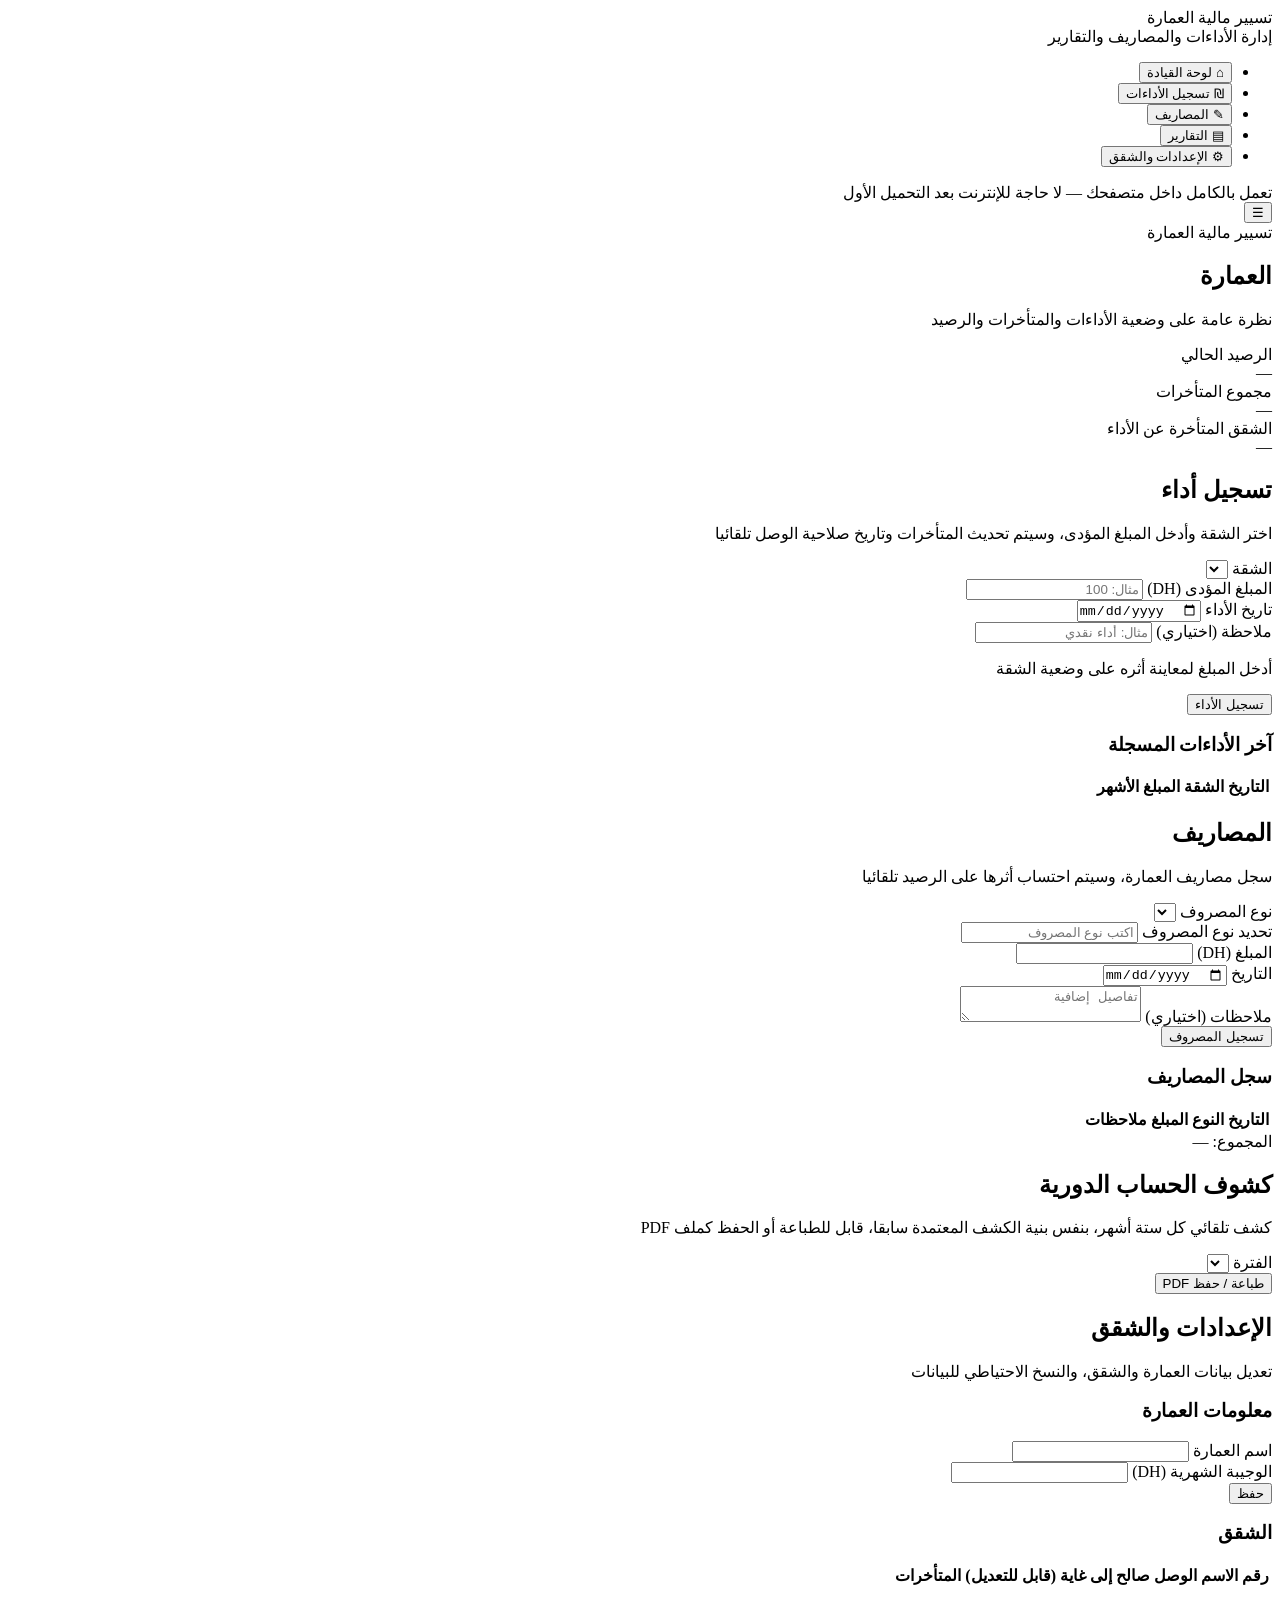
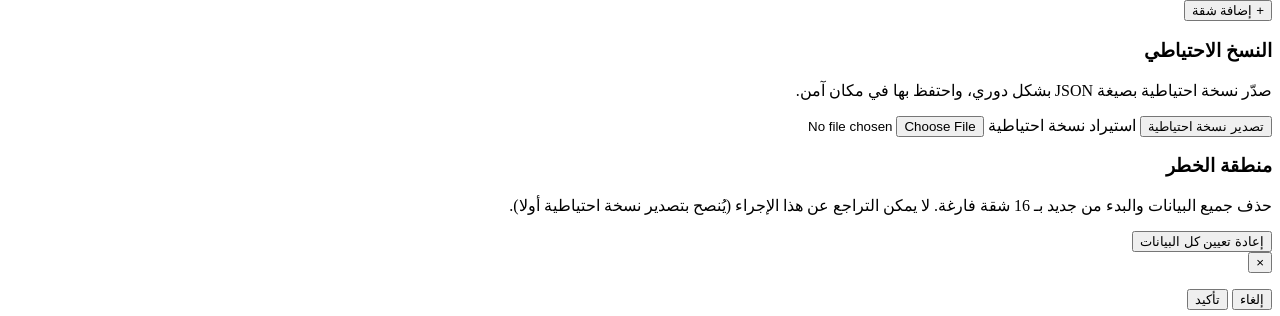
==== index.html @ 74005f99 "Add files via upload" ====
<!DOCTYPE html>
<html lang="ar" dir="rtl">
<head>
<meta charset="UTF-8">
<meta name="viewport" content="width=device-width, initial-scale=1.0">
<title>تسيير مالية العمارة</title>
<link rel="stylesheet" href="css/style.css">
</head>
<body>

<div class="app-shell">

  <!-- Sidebar -->
  <nav class="sidebar" id="sidebar">
    <div class="brand">
      <div class="brand-name">تسيير مالية العمارة</div>
      <div class="brand-tag">إدارة الأداءات والمصاريف والتقارير</div>
    </div>
    <div class="zellige-strip"></div>
    <ul class="nav-list">
      <li><button class="nav-btn active" data-nav="dashboard"><span class="nav-icon">⌂</span> لوحة القيادة</button></li>
      <li><button class="nav-btn" data-nav="payments"><span class="nav-icon">₪</span> تسجيل الأداءات</button></li>
      <li><button class="nav-btn" data-nav="expenses"><span class="nav-icon">✎</span> المصاريف</button></li>
      <li><button class="nav-btn" data-nav="reports"><span class="nav-icon">▤</span> التقارير</button></li>
      <li><button class="nav-btn" data-nav="settings"><span class="nav-icon">⚙</span> الإعدادات والشقق</button></li>
    </ul>
    <div class="sidebar-footer">تعمل بالكامل داخل متصفحك — لا حاجة للإنترنت بعد التحميل الأول</div>
  </nav>
  <div class="sidebar-overlay" id="sidebarOverlay"></div>

  <div class="app-main" id="appMain">
    <div class="topbar">
      <button class="menu-toggle" id="menuToggle">☰</button>
      <div class="topbar-title">تسيير مالية العمارة</div>
    </div>

    <!-- ===================== DASHBOARD ===================== -->
    <section class="view active" id="view-dashboard">
      <div class="view-header">
        <h2 id="dashBuildingName">العمارة</h2>
        <p>نظرة عامة على وضعية الأداءات والمتأخرات والرصيد</p>
      </div>

      <div class="kpi-row">
        <div class="kpi-card">
          <div class="kpi-label">الرصيد الحالي</div>
          <div class="kpi-value" id="kpiBalance">—</div>
        </div>
        <div class="kpi-card warn">
          <div class="kpi-label">مجموع المتأخرات</div>
          <div class="kpi-value" id="kpiDebt">—</div>
        </div>
        <div class="kpi-card">
          <div class="kpi-label">الشقق المتأخرة عن الأداء</div>
          <div class="kpi-value" id="kpiLate">—</div>
        </div>
      </div>

      <div class="apartment-grid" id="apartmentGrid"></div>
    </section>

    <!-- ===================== PAYMENTS ===================== -->
    <section class="view" id="view-payments">
      <div class="view-header">
        <h2>تسجيل أداء</h2>
        <p>اختر الشقة وأدخل المبلغ المؤدى، وسيتم تحديث المتأخرات وتاريخ صلاحية الوصل تلقائيا</p>
      </div>

      <div class="form-card">
        <form id="paymentForm">
          <div class="form-grid">
            <div class="form-field">
              <label for="paySelectApt">الشقة</label>
              <select id="paySelectApt"></select>
            </div>
            <div class="form-field">
              <label for="payAmount">المبلغ المؤدى (DH)</label>
              <input type="number" id="payAmount" min="1" step="0.01" placeholder="مثال: 100" required>
            </div>
            <div class="form-field">
              <label for="payDate">تاريخ الأداء</label>
              <input type="date" id="payDate" required>
            </div>
            <div class="form-field">
              <label for="payNote">ملاحظة (اختياري)</label>
              <input type="text" id="payNote" placeholder="مثال: أداء نقدي">
            </div>
          </div>

          <div class="preview-box" id="payPreview">
            <p class="hint">أدخل المبلغ لمعاينة أثره على وضعية الشقة</p>
          </div>

          <button type="submit" class="btn btn-primary">تسجيل الأداء</button>
        </form>
      </div>

      <div class="receipt-prompt hidden" id="receiptPrompt"></div>

      <div class="section-card">
        <h3>آخر الأداءات المسجلة</h3>
        <div class="table-wrap">
          <table class="data-table">
            <thead><tr><th>التاريخ</th><th>الشقة</th><th>المبلغ</th><th>الأشهر</th><th></th></tr></thead>
            <tbody id="recentPaymentsBody"></tbody>
          </table>
        </div>
      </div>
    </section>

    <!-- ===================== EXPENSES ===================== -->
    <section class="view" id="view-expenses">
      <div class="view-header">
        <h2>المصاريف</h2>
        <p>سجل مصاريف العمارة، وسيتم احتساب أثرها على الرصيد تلقائيا</p>
      </div>

      <div class="form-card">
        <form id="expenseForm">
          <div class="form-grid">
            <div class="form-field">
              <label for="expCategory">نوع المصروف</label>
              <select id="expCategory"></select>
            </div>
            <div class="form-field hidden" id="expOtherWrap">
              <label for="expOther">تحديد نوع المصروف</label>
              <input type="text" id="expOther" placeholder="اكتب نوع المصروف">
            </div>
            <div class="form-field">
              <label for="expAmount">المبلغ (DH)</label>
              <input type="number" id="expAmount" min="1" step="0.01" required>
            </div>
            <div class="form-field">
              <label for="expDate">التاريخ</label>
              <input type="date" id="expDate" required>
            </div>
            <div class="form-field full">
              <label for="expNotes">ملاحظات (اختياري)</label>
              <textarea id="expNotes" rows="2" placeholder="تفاصيل إضافية"></textarea>
            </div>
          </div>
          <button type="submit" class="btn btn-primary">تسجيل المصروف</button>
        </form>
      </div>

      <div class="section-card">
        <h3>سجل المصاريف</h3>
        <div class="table-wrap">
          <table class="data-table">
            <thead><tr><th>التاريخ</th><th>النوع</th><th>المبلغ</th><th>ملاحظات</th><th></th></tr></thead>
            <tbody id="expensesBody"></tbody>
          </table>
        </div>
        <div class="footer-total">المجموع: <span id="expensesTotal">—</span></div>
      </div>
    </section>

    <!-- ===================== REPORTS ===================== -->
    <section class="view" id="view-reports">
      <div class="view-header">
        <h2>كشوف الحساب الدورية</h2>
        <p>كشف تلقائي كل ستة أشهر، بنفس بنية الكشف المعتمدة سابقا، قابل للطباعة أو الحفظ كملف PDF</p>
      </div>

      <div class="report-controls">
        <div class="form-field">
          <label for="reportPeriod">الفترة</label>
          <select id="reportPeriod"></select>
        </div>
        <button class="btn btn-primary" id="reportPrint">طباعة / حفظ PDF</button>
      </div>

      <div class="report-preview-frame">
        <div id="reportPreviewArea"></div>
      </div>
    </section>

    <!-- ===================== SETTINGS ===================== -->
    <section class="view" id="view-settings">
      <div class="view-header">
        <h2>الإعدادات والشقق</h2>
        <p>تعديل بيانات العمارة والشقق، والنسخ الاحتياطي للبيانات</p>
      </div>

      <div class="settings-grid">
        <div class="section-card">
          <h3>معلومات العمارة</h3>
          <form id="buildingInfoForm">
            <div class="form-grid">
              <div class="form-field">
                <label for="setBuildingName">اسم العمارة</label>
                <input type="text" id="setBuildingName" required>
              </div>
              <div class="form-field">
                <label for="setMonthlyFee">الوجيبة الشهرية (DH)</label>
                <input type="number" id="setMonthlyFee" min="1" required>
              </div>
            </div>
            <button type="submit" class="btn btn-primary">حفظ</button>
          </form>
        </div>

        <div class="section-card">
          <h3>الشقق</h3>
          <div class="table-wrap">
            <table class="data-table">
              <thead><tr><th>رقم</th><th>الاسم</th><th>الوصل صالح إلى غاية (قابل للتعديل)</th><th>المتأخرات</th><th></th></tr></thead>
              <tbody id="aptSettingsBody"></tbody>
            </table>
          </div>
          <div style="margin-top:12px;">
            <button class="btn btn-secondary" id="addAptBtn">+ إضافة شقة</button>
          </div>
        </div>

        <div class="section-card">
          <h3>النسخ الاحتياطي</h3>
          <p class="hint">صدّر نسخة احتياطية بصيغة JSON بشكل دوري، واحتفظ بها في مكان آمن.</p>
          <div class="backup-actions">
            <button class="btn btn-secondary" id="exportBtn">تصدير نسخة احتياطية</button>
            <label class="btn btn-secondary file-btn">
              استيراد نسخة احتياطية
              <input type="file" id="importInput" accept="application/json">
            </label>
          </div>
        </div>

        <div class="section-card danger-zone">
          <h3>منطقة الخطر</h3>
          <p class="hint">حذف جميع البيانات والبدء من جديد بـ 16 شقة فارغة. لا يمكن التراجع عن هذا الإجراء (يُنصح بتصدير نسخة احتياطية أولا).</p>
          <button class="btn btn-danger" id="resetBtn">إعادة تعيين كل البيانات</button>
        </div>
      </div>
    </section>

  </div>
</div>

<!-- Apartment detail modal -->
<div class="modal-overlay" id="aptModal">
  <div class="modal-box">
    <button class="modal-close" data-close-modal="aptModal">×</button>
    <div id="aptModalBody"></div>
  </div>
</div>

<!-- Confirm dialog -->
<div class="modal-overlay" id="confirmModal">
  <div class="modal-box small-modal">
    <p id="confirmMessage"></p>
    <div class="modal-btn-row">
      <button class="btn btn-secondary" data-close-modal="confirmModal">إلغاء</button>
      <button class="btn btn-danger" id="confirmYes">تأكيد</button>
    </div>
  </div>
</div>

<div class="toast-host" id="toastHost"></div>

<!-- Hidden print area, filled at print time -->
<div id="printArea"></div>

<script src="js/data.js"></script>
<script src="js/utils.js"></script>
<script src="js/print-templates.js"></script>
<script src="js/app.js"></script>
</body>
</html>
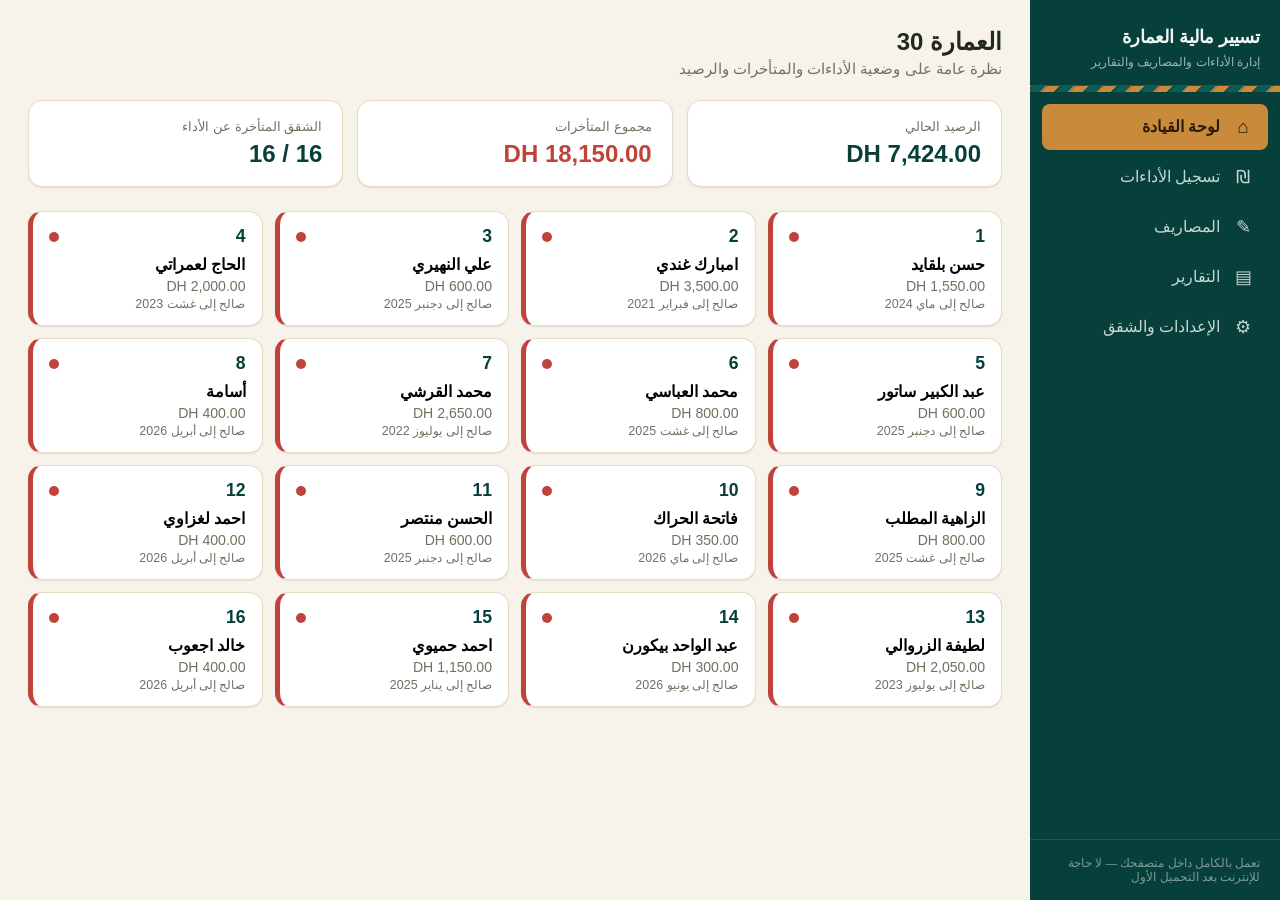
==== commit 7efa32e8: "Add files via upload" ====
--- a/index.html
+++ b/index.html
@@ -4,7 +4,433 @@
 <meta charset="UTF-8">
 <meta name="viewport" content="width=device-width, initial-scale=1.0">
 <title>تسيير مالية العمارة</title>
-<link rel="stylesheet" href="css/style.css">
+<style>
+/* ============================================================
+   style.css — design tokens + layout + components + print
+   ============================================================ */
+
+@import url('https://fonts.googleapis.com/css2?family=Cairo:wght@500;700;800&family=Tajawal:wght@400;500;700&display=swap');
+
+:root {
+  --bg: #F7F3EA;
+  --surface: #FFFFFF;
+  --ink: #21281F;
+  --muted: #756F60;
+  --line: #E4DCC8;
+  --primary: #0B5D57;
+  --primary-dark: #073F3B;
+  --primary-tint: #E4F0EE;
+  --accent: #C98A3B;
+  --accent-tint: #F7ECDA;
+  --status-good: #2F8F5B;
+  --status-good-tint: #E5F4EC;
+  --status-warn: #D98C2B;
+  --status-warn-tint: #FBEEDD;
+  --status-bad: #C0433B;
+  --status-bad-tint: #FBE7E4;
+  --radius-sm: 8px;
+  --radius-md: 14px;
+  --radius-lg: 20px;
+  --shadow-sm: 0 1px 2px rgba(33, 40, 31, 0.06), 0 1px 1px rgba(33,40,31,0.04);
+  --shadow-md: 0 8px 24px rgba(33, 40, 31, 0.10);
+  --sidebar-w: 250px;
+}
+
+* { box-sizing: border-box; }
+
+html, body {
+  margin: 0;
+  padding: 0;
+  background: var(--bg);
+  color: var(--ink);
+  font-family: 'Tajawal', 'Segoe UI', sans-serif;
+  direction: rtl;
+}
+
+h1, h2, h3, h4, .brand-name, .kpi-value, .apt-number {
+  font-family: 'Cairo', 'Tajawal', sans-serif;
+}
+
+button, input, select, textarea { font-family: inherit; }
+
+a { color: inherit; }
+
+/* ---------------- app shell ---------------- */
+.app-shell {
+  display: flex;
+  min-height: 100vh;
+}
+
+.sidebar {
+  width: var(--sidebar-w);
+  flex-shrink: 0;
+  background: var(--primary-dark);
+  color: #EFF6F3;
+  display: flex;
+  flex-direction: column;
+  position: sticky;
+  top: 0;
+  height: 100vh;
+}
+
+.brand {
+  padding: 24px 20px 16px;
+  border-bottom: 1px solid rgba(255,255,255,0.12);
+}
+.brand-name { font-size: 1.15rem; font-weight: 800; line-height: 1.4; }
+.brand-tag { font-size: 0.78rem; color: rgba(239,246,243,0.65); margin-top: 4px; }
+
+.zellige-strip {
+  height: 6px;
+  width: 100%;
+  background: repeating-linear-gradient(
+    -45deg,
+    var(--accent) 0 8px,
+    #B8763A 8px 10px,
+    var(--primary) 10px 18px,
+    #0A544E 18px 20px
+  );
+}
+
+.nav-list {
+  list-style: none;
+  margin: 0;
+  padding: 12px;
+  display: flex;
+  flex-direction: column;
+  gap: 4px;
+  flex: 1;
+}
+
+.nav-btn {
+  display: flex;
+  align-items: center;
+  gap: 12px;
+  width: 100%;
+  padding: 12px 14px;
+  border: none;
+  background: transparent;
+  color: rgba(239,246,243,0.82);
+  font-size: 0.98rem;
+  font-weight: 500;
+  border-radius: var(--radius-sm);
+  cursor: pointer;
+  text-align: right;
+  transition: background 0.15s ease, color 0.15s ease;
+}
+.nav-btn:hover { background: rgba(255,255,255,0.08); color: #fff; }
+.nav-btn.active { background: var(--accent); color: #2A1B08; font-weight: 700; }
+.nav-icon { font-size: 1.15rem; width: 22px; text-align: center; }
+
+.sidebar-footer {
+  padding: 16px 20px;
+  font-size: 0.72rem;
+  color: rgba(239,246,243,0.5);
+  border-top: 1px solid rgba(255,255,255,0.1);
+}
+
+.sidebar-overlay {
+  display: none;
+  position: fixed;
+  inset: 0;
+  background: rgba(0,0,0,0.4);
+  z-index: 40;
+}
+
+.app-main {
+  flex: 1;
+  min-width: 0;
+  height: 100vh;
+  overflow-y: auto;
+}
+
+.topbar {
+  display: none;
+  align-items: center;
+  gap: 12px;
+  padding: 14px 16px;
+  background: var(--primary-dark);
+  color: #fff;
+  position: sticky;
+  top: 0;
+  z-index: 20;
+}
+.menu-toggle {
+  background: none;
+  border: none;
+  color: #fff;
+  font-size: 1.4rem;
+  cursor: pointer;
+  padding: 4px 8px;
+}
+.topbar-title { font-family: 'Cairo', sans-serif; font-weight: 800; font-size: 1.05rem; }
+
+.view { display: none; padding: 28px; max-width: 1180px; margin: 0 auto; }
+.view.active { display: block; }
+
+.view-header { margin-bottom: 22px; }
+.view-header h2 { font-size: 1.5rem; margin: 0 0 4px; font-weight: 800; }
+.view-header p { margin: 0; color: var(--muted); font-size: 0.94rem; }
+
+/* ---------------- cards / kpis ---------------- */
+.kpi-row {
+  display: grid;
+  grid-template-columns: repeat(3, 1fr);
+  gap: 14px;
+  margin-bottom: 24px;
+}
+.kpi-card {
+  background: var(--surface);
+  border: 1px solid var(--line);
+  border-radius: var(--radius-md);
+  padding: 18px 20px;
+  box-shadow: var(--shadow-sm);
+}
+.kpi-label { font-size: 0.82rem; color: var(--muted); margin-bottom: 6px; }
+.kpi-value { font-size: 1.5rem; font-weight: 800; color: var(--primary-dark); }
+.kpi-card.warn .kpi-value { color: var(--status-bad); }
+
+.apartment-grid {
+  display: grid;
+  grid-template-columns: repeat(4, 1fr);
+  gap: 12px;
+}
+.apt-card {
+  text-align: right;
+  background: var(--surface);
+  border: 1px solid var(--line);
+  border-radius: var(--radius-md);
+  padding: 14px 16px;
+  cursor: pointer;
+  box-shadow: var(--shadow-sm);
+  border-inline-end: 5px solid var(--status-good);
+  transition: transform 0.12s ease, box-shadow 0.12s ease;
+  font-family: inherit;
+}
+.apt-card:hover { transform: translateY(-2px); box-shadow: var(--shadow-md); }
+.apt-card.status-good { border-inline-end-color: var(--status-good); }
+.apt-card.status-warn { border-inline-end-color: var(--status-warn); }
+.apt-card.status-bad { border-inline-end-color: var(--status-bad); }
+
+.apt-card-top { display: flex; justify-content: space-between; align-items: center; }
+.apt-number { font-size: 1.1rem; font-weight: 800; color: var(--primary-dark); }
+.apt-status-dot { width: 10px; height: 10px; border-radius: 50%; background: var(--status-good); }
+.apt-card.status-warn .apt-status-dot { background: var(--status-warn); }
+.apt-card.status-bad .apt-status-dot { background: var(--status-bad); }
+.apt-name { font-weight: 700; margin: 8px 0 4px; font-size: 0.98rem; }
+.apt-meta { font-size: 0.88rem; color: var(--muted); }
+.apt-meta-sub { font-size: 0.78rem; color: var(--muted); margin-top: 2px; }
+
+/* ---------------- forms ---------------- */
+.form-card {
+  background: var(--surface);
+  border: 1px solid var(--line);
+  border-radius: var(--radius-md);
+  padding: 22px;
+  box-shadow: var(--shadow-sm);
+  margin-bottom: 20px;
+}
+.form-grid { display: grid; grid-template-columns: 1fr 1fr; gap: 14px; }
+.form-field { display: flex; flex-direction: column; gap: 6px; margin-bottom: 14px; }
+.form-field.full { grid-column: 1 / -1; }
+.form-field label { font-size: 0.88rem; font-weight: 700; color: var(--ink); }
+.form-field input, .form-field select, .form-field textarea {
+  padding: 10px 12px;
+  border: 1px solid var(--line);
+  border-radius: var(--radius-sm);
+  font-size: 0.96rem;
+  background: #FCFAF5;
+  color: var(--ink);
+}
+.form-field input:focus, .form-field select:focus, .form-field textarea:focus {
+  outline: 2px solid var(--primary);
+  outline-offset: 1px;
+  background: #fff;
+}
+.hint { color: var(--muted); font-size: 0.85rem; margin: 0; }
+.hidden { display: none !important; }
+
+.btn {
+  padding: 11px 20px;
+  border-radius: var(--radius-sm);
+  border: none;
+  font-size: 0.96rem;
+  font-weight: 700;
+  cursor: pointer;
+  font-family: inherit;
+}
+.btn-primary { background: var(--primary); color: #fff; }
+.btn-primary:hover { background: var(--primary-dark); }
+.btn-secondary { background: var(--surface); color: var(--ink); border: 1px solid var(--line); }
+.btn-secondary:hover { background: var(--accent-tint); }
+.btn-danger { background: var(--status-bad); color: #fff; }
+.btn-link { background: none; border: none; color: var(--primary); cursor: pointer; font-weight: 700; font-size: 0.86rem; padding: 4px 6px; }
+.btn-link-danger { color: var(--status-bad); }
+
+/* preview box on payments page */
+.preview-box {
+  background: var(--primary-tint);
+  border: 1px dashed var(--primary);
+  border-radius: var(--radius-sm);
+  padding: 14px 16px;
+  margin-bottom: 16px;
+}
+.preview-row { display: flex; justify-content: space-between; padding: 4px 0; font-size: 0.92rem; }
+.preview-row.muted { color: var(--muted); }
+
+.receipt-prompt {
+  background: var(--status-good-tint);
+  border: 1px solid var(--status-good);
+  border-radius: var(--radius-md);
+  padding: 16px;
+  display: flex;
+  justify-content: space-between;
+  align-items: center;
+  gap: 12px;
+  margin-bottom: 20px;
+  flex-wrap: wrap;
+}
+.receipt-prompt-text { font-size: 0.92rem; }
+
+/* ---------------- tables ---------------- */
+.table-wrap { overflow-x: auto; border: 1px solid var(--line); border-radius: var(--radius-md); background: var(--surface); }
+.data-table { width: 100%; border-collapse: collapse; font-size: 0.92rem; }
+.data-table th, .data-table td { padding: 10px 12px; text-align: right; border-bottom: 1px solid var(--line); }
+.data-table th { background: var(--primary-tint); color: var(--primary-dark); font-weight: 800; font-size: 0.84rem; }
+.data-table tbody tr:hover { background: #FBF9F3; }
+.empty-cell { text-align: center; color: var(--muted); padding: 22px; }
+.notes-cell { color: var(--muted); max-width: 220px; }
+
+.section-card { background: var(--surface); border: 1px solid var(--line); border-radius: var(--radius-md); padding: 20px; margin-bottom: 20px; box-shadow: var(--shadow-sm); }
+.section-card h3 { margin: 0 0 12px; font-size: 1.05rem; }
+.footer-total { text-align: left; padding: 12px; font-weight: 800; color: var(--primary-dark); }
+
+/* ---------------- modals ---------------- */
+.modal-overlay {
+  display: none;
+  position: fixed;
+  inset: 0;
+  background: rgba(20, 24, 18, 0.5);
+  z-index: 60;
+  align-items: center;
+  justify-content: center;
+  padding: 16px;
+}
+.modal-overlay.open { display: flex; }
+.modal-box {
+  background: var(--surface);
+  border-radius: var(--radius-lg);
+  max-width: 560px;
+  width: 100%;
+  max-height: 88vh;
+  overflow-y: auto;
+  padding: 24px;
+  position: relative;
+  box-shadow: var(--shadow-md);
+}
+.modal-close { position: absolute; top: 16px; left: 16px; background: none; border: none; font-size: 1.3rem; cursor: pointer; color: var(--muted); }
+.modal-head { display: flex; justify-content: space-between; align-items: flex-start; margin-bottom: 16px; gap: 10px;}
+.modal-eyebrow { font-size: 0.8rem; color: var(--muted); }
+.modal-head h3 { margin: 2px 0 0; font-size: 1.25rem; }
+.modal-stats { display: grid; grid-template-columns: repeat(3, 1fr); gap: 10px; margin-bottom: 18px; }
+.modal-stats > div { background: var(--bg); border-radius: var(--radius-sm); padding: 10px 12px; }
+.modal-stats span { display: block; font-size: 0.76rem; color: var(--muted); margin-bottom: 4px; }
+.modal-stats strong { font-size: 1rem; color: var(--primary-dark); }
+.modal-sub { font-size: 0.95rem; margin: 18px 0 8px; }
+.modal-actions { margin-top: 18px; display: flex; justify-content: flex-end; }
+
+.badge { padding: 5px 12px; border-radius: 999px; font-size: 0.78rem; font-weight: 700; white-space: nowrap; }
+.badge.status-good { background: var(--status-good-tint); color: var(--status-good); }
+.badge.status-warn { background: var(--status-warn-tint); color: var(--status-warn); }
+.badge.status-bad { background: var(--status-bad-tint); color: var(--status-bad); }
+
+.small-modal { max-width: 400px; text-align: center; }
+.modal-btn-row { display: flex; gap: 10px; justify-content: center; margin-top: 18px; }
+
+/* ---------------- toasts ---------------- */
+.toast-host { position: fixed; bottom: 20px; left: 50%; transform: translateX(-50%); z-index: 80; display: flex; flex-direction: column; gap: 8px; align-items: center; }
+.toast {
+  background: var(--ink); color: #fff; padding: 12px 18px; border-radius: var(--radius-sm);
+  font-size: 0.9rem; opacity: 0; transform: translateY(10px); transition: all 0.25s ease; box-shadow: var(--shadow-md);
+  max-width: 90vw;
+}
+.toast.show { opacity: 1; transform: translateY(0); }
+.toast-success { background: var(--status-good); }
+.toast-error { background: var(--status-bad); }
+
+/* ---------------- reports summary ---------------- */
+.report-controls { display: flex; gap: 12px; align-items: flex-end; flex-wrap: wrap; margin-bottom: 18px; }
+.report-controls .form-field { margin-bottom: 0; min-width: 260px; }
+.report-preview-frame { background: var(--surface); border: 1px solid var(--line); border-radius: var(--radius-md); padding: 20px; box-shadow: var(--shadow-sm); }
+
+.rp-table { width: 100%; border-collapse: collapse; margin-bottom: 18px; font-size: 0.9rem; }
+.rp-table th, .rp-table td { border: 1px solid var(--line); padding: 8px 10px; text-align: center; }
+.rp-table th { background: var(--primary-tint); }
+.rp-table .rp-name { text-align: right; font-weight: 700; }
+.rp-table tfoot td { font-weight: 800; background: var(--accent-tint); }
+.rp-status-bad { color: var(--status-bad); font-weight: 700; }
+.rp-status-warn { color: var(--status-warn); font-weight: 700; }
+.rp-subtitle { margin: 20px 0 10px; font-size: 1rem; }
+.rp-empty { color: var(--muted); }
+.rp-summary { display: grid; grid-template-columns: repeat(4, 1fr); gap: 10px; margin-top: 10px; }
+.rp-summary-item { background: var(--bg); border-radius: var(--radius-sm); padding: 12px; text-align: center; }
+.rp-summary-item span { display: block; font-size: 0.78rem; color: var(--muted); margin-bottom: 4px; }
+.rp-summary-item strong { font-size: 1.05rem; color: var(--primary-dark); }
+.rp-summary-item.rp-balance strong { color: var(--accent); }
+
+.pr-header { text-align: center; margin-bottom: 18px; }
+.pr-building { font-family: 'Cairo', sans-serif; font-weight: 800; font-size: 1.1rem; color: var(--primary-dark); }
+.pr-title { font-size: 1rem; margin-top: 4px; }
+
+/* ---------------- settings ---------------- */
+.settings-grid { display: grid; grid-template-columns: 1fr; gap: 20px; }
+.cell-input { width: 100%; padding: 6px 8px; border: 1px solid var(--line); border-radius: 6px; font-family: inherit; background: #FCFAF5; }
+.danger-zone { border: 1px solid var(--status-bad); background: var(--status-bad-tint); }
+.danger-zone h3 { color: var(--status-bad); }
+.backup-actions { display: flex; gap: 12px; flex-wrap: wrap; }
+.file-btn { position: relative; overflow: hidden; display: inline-block; }
+.file-btn input[type=file] { position: absolute; inset: 0; opacity: 0; cursor: pointer; }
+
+/* ---------------- print area (hidden on screen, shown when printing) ---------------- */
+#printArea { display: none; }
+
+@media print {
+  body.printing .app-shell { display: none !important; }
+  body.printing #printArea { display: block !important; }
+  .print-receipt { max-width: 380px; margin: 0 auto; font-family: 'Tajawal', sans-serif; direction: rtl; }
+  .pr-row { display: flex; justify-content: space-between; padding: 6px 0; font-size: 0.95rem; }
+  .pr-row.pr-strong { font-weight: 800; font-size: 1.05rem; }
+  .pr-footer { text-align: center; margin-top: 20px; font-size: 0.85rem; color: #555; }
+  .print-report { direction: rtl; font-family: 'Tajawal', sans-serif; }
+}
+
+/* ---------------- responsive ---------------- */
+@media (max-width: 980px) {
+  .kpi-row { grid-template-columns: 1fr; }
+  .apartment-grid { grid-template-columns: repeat(2, 1fr); }
+  .form-grid { grid-template-columns: 1fr; }
+  .modal-stats { grid-template-columns: 1fr; }
+  .rp-summary { grid-template-columns: repeat(2, 1fr); }
+}
+
+@media (max-width: 760px) {
+  .sidebar {
+    position: fixed;
+    right: 0;
+    top: 0;
+    transform: translateX(100%);
+    z-index: 50;
+    transition: transform 0.2s ease;
+  }
+  .sidebar.open { transform: translateX(0); }
+  .sidebar.open ~ .sidebar-overlay { display: block; }
+  .topbar { display: flex; }
+  .view { padding: 18px 14px; }
+  .apartment-grid { grid-template-columns: repeat(2, 1fr); gap: 10px; }
+  .report-controls { flex-direction: column; align-items: stretch; }
+}
+
+</style>
 </head>
 <body>
 
@@ -260,9 +686,1139 @@
 <!-- Hidden print area, filled at print time -->
 <div id="printArea"></div>
 
-<script src="js/data.js"></script>
-<script src="js/utils.js"></script>
-<script src="js/print-templates.js"></script>
-<script src="js/app.js"></script>
+<script>
+/* ============================================================
+   data.js — Data model, persistence, and calculation engine
+   ============================================================
+   All money math and date math for the building funds ledger
+   lives here. No DOM code in this file — keeps it testable.
+   ============================================================ */
+
+const STORAGE_KEY = 'imm30_building_data_v1';
+const MONTHLY_FEE_DEFAULT = 50;
+
+const EXPENSE_CATEGORIES = [
+  'السيدة المنظفة',
+  'فاتورة الماء والكهرباء',
+  'لوازم التنظيف',
+  'إصلاحات',
+  'الأنترفون',
+  'تنظيف الحديقة',
+  'أخرى'
+];
+
+/* ---------- month-index helpers ----------
+   We represent a month as "YYYY-MM" (string) and as an integer
+   index = year*12 + month (1-12) for arithmetic.  */
+
+function monthKeyToIndex(key) {
+  const [y, m] = key.split('-').map(Number);
+  return y * 12 + (m - 1);
+}
+
+function indexToMonthKey(idx) {
+  const y = Math.floor(idx / 12);
+  const m = (idx % 12) + 1;
+  return `${y}-${String(m).padStart(2, '0')}`;
+}
+
+function todayMonthKey() {
+  const d = new Date();
+  return `${d.getFullYear()}-${String(d.getMonth() + 1).padStart(2, '0')}`;
+}
+
+function addMonths(key, n) {
+  return indexToMonthKey(monthKeyToIndex(key) + n);
+}
+
+function monthsBetween(fromKey, toKey) {
+  return monthKeyToIndex(toKey) - monthKeyToIndex(fromKey);
+}
+
+/* ---------- id generator ---------- */
+function makeId(prefix) {
+  return `${prefix}_${Date.now().toString(36)}_${Math.random().toString(36).slice(2, 8)}`;
+}
+
+/* ---------- seed data ----------
+   Migrated from the family's real statement covering
+   Jan 2026 - Jun 2026 (report reference month = 2026-06).
+   `lastCoveredMonth` = the month up to which dues are settled
+   ("receipt valid until"). Debt is always derived from this,
+   never stored directly. */
+
+const SEED_REFERENCE_MONTH = '2026-06';
+
+const SEED_APARTMENTS = [
+  { number: 1, name: 'حسن بلقايد', lastCoveredMonth: '2024-05', periodPayment: 500 },
+  { number: 2, name: 'امبارك غندي', lastCoveredMonth: '2021-02', periodPayment: 0 },
+  { number: 3, name: 'علي النهيري', lastCoveredMonth: '2025-12', periodPayment: 0 },
+  { number: 4, name: 'الحاج لعمراتي', lastCoveredMonth: '2023-08', periodPayment: 0 },
+  { number: 5, name: 'عبد الكبير ساتور', lastCoveredMonth: '2025-12', periodPayment: 200 },
+  { number: 6, name: 'محمد العباسي', lastCoveredMonth: '2025-08', periodPayment: 0 },
+  { number: 7, name: 'محمد القرشي', lastCoveredMonth: '2022-07', periodPayment: 0 },
+  { number: 8, name: 'أسامة', lastCoveredMonth: '2026-04', periodPayment: 1100 },
+  { number: 9, name: 'الزاهية المطلب', lastCoveredMonth: '2025-08', periodPayment: 200 },
+  { number: 10, name: 'فاتحة الحراك', lastCoveredMonth: '2026-05', periodPayment: 300 },
+  { number: 11, name: 'الحسن منتصر', lastCoveredMonth: '2025-12', periodPayment: 0 },
+  { number: 12, name: 'احمد لغزاوي', lastCoveredMonth: '2026-04', periodPayment: 200 },
+  { number: 13, name: 'لطيفة الزروالي', lastCoveredMonth: '2023-07', periodPayment: 0 },
+  { number: 14, name: 'عبد الواحد بيكورن', lastCoveredMonth: '2026-06', periodPayment: 300 },
+  { number: 15, name: 'احمد حميوي', lastCoveredMonth: '2025-01', periodPayment: 200 },
+  { number: 16, name: 'خالد اجعوب', lastCoveredMonth: '2026-04', periodPayment: 800 }
+];
+
+const SEED_EXPENSES = [
+  { category: 'السيدة المنظفة', amount: 1920, date: '2026-06-01', notes: 'مصاريف الدورة يناير - يونيو 2026' },
+  { category: 'فاتورة الماء والكهرباء', amount: 300, date: '2026-06-01', notes: 'مصاريف الدورة يناير - يونيو 2026' },
+  { category: 'لوازم التنظيف', amount: 245, date: '2026-06-01', notes: 'مصاريف الدورة يناير - يونيو 2026' },
+  { category: 'إصلاحات', amount: 1700, date: '2026-06-01', notes: 'إصلاح الأنترفون' },
+  { category: 'تنظيف الحديقة', amount: 700, date: '2026-06-01', notes: 'مصاريف الدورة يناير - يونيو 2026' }
+];
+
+/* Opening balance chosen so that:
+   opening + totalSeedPayments - totalSeedExpenses = 7424 (the
+   known balance as of the June 2026 statement). */
+const SEED_TOTAL_PAYMENTS = SEED_APARTMENTS.reduce((s, a) => s + a.periodPayment, 0); // 3800
+const SEED_TOTAL_EXPENSES = SEED_EXPENSES.reduce((s, e) => s + e.amount, 0); // 4865
+const SEED_KNOWN_BALANCE = 7424;
+const SEED_OPENING_BALANCE = SEED_KNOWN_BALANCE - SEED_TOTAL_PAYMENTS + SEED_TOTAL_EXPENSES;
+
+function buildSeedData() {
+  const apartments = SEED_APARTMENTS.map(a => {
+    const apt = {
+      id: makeId('apt'),
+      number: a.number,
+      name: a.name,
+      lastCoveredMonth: a.lastCoveredMonth,
+      creditRemainder: 0,
+      payments: []
+    };
+    if (a.periodPayment > 0) {
+      apt.payments.push({
+        id: makeId('pay'),
+        date: `${SEED_REFERENCE_MONTH}-30`,
+        amount: a.periodPayment,
+        monthsCovered: Math.floor(a.periodPayment / MONTHLY_FEE_DEFAULT),
+        note: 'ترحيل من كشف يناير - يونيو 2026'
+      });
+    }
+    return apt;
+  });
+
+  const expenses = SEED_EXPENSES.map(e => ({
+    id: makeId('exp'),
+    category: e.category,
+    amount: e.amount,
+    date: e.date,
+    notes: e.notes
+  }));
+
+  return {
+    meta: {
+      buildingName: 'العمارة 30',
+      monthlyFee: MONTHLY_FEE_DEFAULT,
+      currency: 'DH',
+      openingBalance: SEED_OPENING_BALANCE,
+      openingBalanceDate: '2026-01-01',
+      createdAt: new Date().toISOString(),
+      setupComplete: true
+    },
+    apartments,
+    expenses
+  };
+}
+
+/* ---------- persistence ---------- */
+
+function loadData() {
+  const raw = localStorage.getItem(STORAGE_KEY);
+  if (!raw) return null;
+  try {
+    return JSON.parse(raw);
+  } catch (e) {
+    console.error('Failed to parse stored data', e);
+    return null;
+  }
+}
+
+function saveData(data) {
+  localStorage.setItem(STORAGE_KEY, JSON.stringify(data));
+}
+
+function ensureData() {
+  let data = loadData();
+  if (!data) {
+    data = buildSeedData();
+    saveData(data);
+  }
+  return data;
+}
+
+function resetToBlank(buildingName, apartmentCount) {
+  const now = todayMonthKey();
+  const apartments = [];
+  for (let i = 1; i <= apartmentCount; i++) {
+    apartments.push({
+      id: makeId('apt'),
+      number: i,
+      name: `الشقة ${i}`,
+      lastCoveredMonth: now,
+      creditRemainder: 0,
+      payments: []
+    });
+  }
+  const data = {
+    meta: {
+      buildingName: buildingName || 'العمارة',
+      monthlyFee: MONTHLY_FEE_DEFAULT,
+      currency: 'DH',
+      openingBalance: 0,
+      openingBalanceDate: `${now}-01`,
+      createdAt: new Date().toISOString(),
+      setupComplete: true
+    },
+    apartments,
+    expenses: []
+  };
+  saveData(data);
+  return data;
+}
+
+/* ---------- calculation engine ---------- */
+
+/** Debt in months for an apartment, as of a reference month (default: today). */
+function debtMonths(apt, refMonthKey, data) {
+  const ref = refMonthKey || todayMonthKey();
+  const months = monthsBetween(apt.lastCoveredMonth, ref);
+  return Math.max(0, months);
+}
+
+function debtAmount(apt, refMonthKey, data) {
+  const fee = data.meta.monthlyFee || MONTHLY_FEE_DEFAULT;
+  return debtMonths(apt, refMonthKey, data) * fee;
+}
+
+/** Status: 'good' | 'warn' | 'bad' based on months owed. */
+function apartmentStatus(apt, refMonthKey, data) {
+  const m = debtMonths(apt, refMonthKey, data);
+  if (m === 0) return 'good';
+  if (m <= 2) return 'warn';
+  return 'bad';
+}
+
+function totalPaidByApartment(apt) {
+  return apt.payments.reduce((s, p) => s + p.amount, 0);
+}
+
+/** Apply a payment: pays off debt first (by advancing lastCoveredMonth),
+ *  any remainder that doesn't make a full month is kept as credit and
+ *  combined with the next payment. Returns a summary of what happened. */
+function recordPayment(data, apartmentId, amount, date, note) {
+  const apt = data.apartments.find(a => a.id === apartmentId);
+  if (!apt) throw new Error('Apartment not found');
+  const fee = data.meta.monthlyFee || MONTHLY_FEE_DEFAULT;
+
+  const totalAvailable = (apt.creditRemainder || 0) + amount;
+  const monthsCovered = Math.floor(totalAvailable / fee);
+  const remainder = totalAvailable - monthsCovered * fee;
+
+  const beforeMonth = apt.lastCoveredMonth;
+  apt.lastCoveredMonth = addMonths(apt.lastCoveredMonth, monthsCovered);
+  apt.creditRemainder = round2(remainder);
+
+  const payment = {
+    id: makeId('pay'),
+    date: date || new Date().toISOString().slice(0, 10),
+    amount: round2(amount),
+    monthsCovered,
+    note: note || ''
+  };
+  apt.payments.push(payment);
+
+  return {
+    payment,
+    monthsCovered,
+    fromMonth: beforeMonth,
+    toMonth: apt.lastCoveredMonth,
+    remainderCredit: apt.creditRemainder
+  };
+}
+
+function addExpense(data, category, amount, date, notes) {
+  const exp = {
+    id: makeId('exp'),
+    category,
+    amount: round2(amount),
+    date: date || new Date().toISOString().slice(0, 10),
+    notes: notes || ''
+  };
+  data.expenses.push(exp);
+  return exp;
+}
+
+function totalExpenses(data, fromDate, toDate) {
+  return data.expenses
+    .filter(e => inRange(e.date, fromDate, toDate))
+    .reduce((s, e) => s + e.amount, 0);
+}
+
+function totalPayments(data, fromDate, toDate) {
+  let sum = 0;
+  data.apartments.forEach(a => {
+    a.payments.forEach(p => {
+      if (inRange(p.date, fromDate, toDate)) sum += p.amount;
+    });
+  });
+  return sum;
+}
+
+function inRange(dateStr, fromDate, toDate) {
+  if (!fromDate && !toDate) return true;
+  const d = dateStr;
+  if (fromDate && d < fromDate) return false;
+  if (toDate && d > toDate) return false;
+  return true;
+}
+
+/** Current overall balance = opening balance + all payments ever - all expenses ever. */
+function currentBalance(data) {
+  const allPayments = data.apartments.reduce((s, a) => s + totalPaidByApartment(a), 0);
+  const allExpenses = data.expenses.reduce((s, e) => s + e.amount, 0);
+  return round2(data.meta.openingBalance + allPayments - allExpenses);
+}
+
+/** Balance at the end of a given period (for six-month reports), assuming
+ *  chronological entry of payments/expenses. */
+function balanceAsOf(data, throughDate) {
+  const paymentsSum = data.apartments.reduce((sum, a) => {
+    return sum + a.payments.filter(p => p.date <= throughDate).reduce((s, p) => s + p.amount, 0);
+  }, 0);
+  const expensesSum = data.expenses.filter(e => e.date <= throughDate).reduce((s, e) => s + e.amount, 0);
+  return round2(data.meta.openingBalance + paymentsSum - expensesSum);
+}
+
+function totalOutstandingDebt(data, refMonthKey) {
+  return data.apartments.reduce((s, a) => s + debtAmount(a, refMonthKey, data), 0);
+}
+
+function round2(n) {
+  return Math.round((Number(n) + Number.EPSILON) * 100) / 100;
+}
+
+/* ---------- six-month period helpers ---------- */
+
+/** Given a date (default today), returns the "natural" half-year period
+ *  it falls in: {startKey, endKey, label} using Jan-Jun / Jul-Dec. */
+function currentHalfYearPeriod(refDate) {
+  const d = refDate ? new Date(refDate) : new Date();
+  const y = d.getFullYear();
+  const half = d.getMonth() < 6 ? 1 : 2;
+  return halfYearPeriod(y, half);
+}
+
+function halfYearPeriod(year, half) {
+  if (half === 1) {
+    return { startKey: `${year}-01`, endKey: `${year}-06`, startDate: `${year}-01-01`, endDate: `${year}-06-30` };
+  }
+  return { startKey: `${year}-07`, endKey: `${year}-12`, startDate: `${year}-07-01`, endDate: `${year}-12-31` };
+}
+
+/* Export a global namespace (no bundler/module system, keep it simple for
+   GitHub Pages: plain <script> tags). */
+window.DB = {
+  STORAGE_KEY,
+  MONTHLY_FEE_DEFAULT,
+  EXPENSE_CATEGORIES,
+  monthKeyToIndex,
+  indexToMonthKey,
+  todayMonthKey,
+  addMonths,
+  monthsBetween,
+  makeId,
+  loadData,
+  saveData,
+  ensureData,
+  resetToBlank,
+  buildSeedData,
+  debtMonths,
+  debtAmount,
+  apartmentStatus,
+  totalPaidByApartment,
+  recordPayment,
+  addExpense,
+  totalExpenses,
+  totalPayments,
+  currentBalance,
+  balanceAsOf,
+  totalOutstandingDebt,
+  round2,
+  currentHalfYearPeriod,
+  halfYearPeriod,
+  inRange
+};
+
+
+/* ============================================================
+   utils.js — formatting helpers (Arabic month names, currency,
+   dates). Kept separate from data.js so it can change freely
+   without touching calculation logic.
+   ============================================================ */
+
+const ARABIC_MONTHS = [
+  'يناير', 'فبراير', 'مارس', 'أبريل', 'ماي', 'يونيو',
+  'يوليوز', 'غشت', 'شتنبر', 'أكتوبر', 'نونبر', 'دجنبر'
+];
+
+function formatMonthKey(key) {
+  if (!key) return '—';
+  const [y, m] = key.split('-').map(Number);
+  return `${ARABIC_MONTHS[m - 1]} ${y}`;
+}
+
+function formatDate(dateStr) {
+  if (!dateStr) return '—';
+  const [y, m, d] = dateStr.split('-').map(Number);
+  return `${d} ${ARABIC_MONTHS[m - 1]} ${y}`;
+}
+
+function formatMoney(n) {
+  const num = Number(n) || 0;
+  return num.toLocaleString('en-US', { minimumFractionDigits: 2, maximumFractionDigits: 2 });
+}
+
+function todayISO() {
+  const d = new Date();
+  return `${d.getFullYear()}-${String(d.getMonth() + 1).padStart(2, '0')}-${String(d.getDate()).padStart(2, '0')}`;
+}
+
+function statusLabel(status) {
+  return { good: 'في الوضعية', warn: 'متأخر قليلا', bad: 'متأخر بشكل كبير' }[status] || status;
+}
+
+function statusColorVar(status) {
+  return { good: 'var(--status-good)', warn: 'var(--status-warn)', bad: 'var(--status-bad)' }[status] || 'var(--muted)';
+}
+
+window.UTIL = {
+  ARABIC_MONTHS,
+  formatMonthKey,
+  formatDate,
+  formatMoney,
+  todayISO,
+  statusLabel,
+  statusColorVar
+};
+
+
+/* ============================================================
+   print-templates.js — builds the HTML markup for the printable
+   receipt and six-month report. Rendered into #printArea and
+   sent to window.print() (browser's own "Save as PDF" handles
+   the PDF export — no external PDF library needed, and it
+   renders Arabic correctly since the browser does the shaping).
+   ============================================================ */
+
+function receiptHTML(data, apt, payment) {
+  const fee = data.meta.monthlyFee;
+  const months = payment.monthsCovered;
+  return `
+    <div class="print-receipt">
+      <div class="pr-header">
+        <div class="pr-building">${escapeHTML(data.meta.buildingName)}</div>
+        <div class="pr-title">وصل أداء واجبات السكن</div>
+      </div>
+      <div class="pr-row"><span>رقم الوصل</span><span>${escapeHTML(payment.id.slice(-8))}</span></div>
+      <div class="pr-row"><span>تاريخ الأداء</span><span>${UTIL.formatDate(payment.date)}</span></div>
+      <hr/>
+      <div class="pr-row"><span>رقم الشقة</span><span>${apt.number}</span></div>
+      <div class="pr-row"><span>اسم الساكن</span><span>${escapeHTML(apt.name)}</span></div>
+      <hr/>
+      <div class="pr-row"><span>المبلغ المؤدى</span><span>${UTIL.formatMoney(payment.amount)} ${data.meta.currency}</span></div>
+      <div class="pr-row"><span>عدد الأشهر المغطاة</span><span>${months} ${months === 1 ? 'شهر' : 'أشهر'}</span></div>
+      <div class="pr-row"><span>الوجيبة الشهرية</span><span>${UTIL.formatMoney(fee)} ${data.meta.currency}</span></div>
+      <hr/>
+      <div class="pr-row pr-strong"><span>الوصل صالح إلى غاية</span><span>${UTIL.formatMonthKey(apt.lastCoveredMonth)}</span></div>
+      <div class="pr-row"><span>المتأخرات الحالية</span><span>${UTIL.formatMoney(DB.debtAmount(apt, DB.todayMonthKey(), data))} ${data.meta.currency}</span></div>
+      <div class="pr-footer">شكرا لتعاونكم في تسيير شؤون العمارة</div>
+    </div>
+  `;
+}
+
+function reportHTML(data, period) {
+  const { startDate, endDate, startKey, endKey } = period;
+  const refMonth = endKey;
+
+  const rows = data.apartments
+    .slice()
+    .sort((a, b) => a.number - b.number)
+    .map(apt => {
+      const periodPaid = apt.payments
+        .filter(p => DB.inRange(p.date, startDate, endDate))
+        .reduce((s, p) => s + p.amount, 0);
+      const debt = DB.debtAmount(apt, refMonth, data);
+      const status = DB.apartmentStatus(apt, refMonth, data);
+      return `
+        <tr>
+          <td>${apt.number}</td>
+          <td class="rp-name">${escapeHTML(apt.name)}</td>
+          <td>${periodPaid ? UTIL.formatMoney(periodPaid) : '-'}</td>
+          <td>${UTIL.formatMonthKey(apt.lastCoveredMonth)}</td>
+          <td class="rp-status rp-status-${status}">${debt ? UTIL.formatMoney(debt) : '-'}</td>
+        </tr>`;
+    }).join('');
+
+  const totalPayments = DB.totalPayments(data, startDate, endDate);
+  const totalExpenses = DB.totalExpenses(data, startDate, endDate);
+  const totalDebt = DB.totalOutstandingDebt(data, refMonth);
+  const balance = DB.balanceAsOf(data, endDate);
+
+  const periodExpenses = data.expenses.filter(e => DB.inRange(e.date, startDate, endDate));
+  const byCategory = {};
+  periodExpenses.forEach(e => { byCategory[e.category] = (byCategory[e.category] || 0) + e.amount; });
+  const expenseRows = Object.keys(byCategory).map(cat =>
+    `<tr><td class="rp-name">${escapeHTML(cat)}</td><td>${UTIL.formatMoney(byCategory[cat])}</td></tr>`
+  ).join('') || `<tr><td colspan="2" class="rp-empty">لا توجد مصاريف مسجلة في هذه الفترة</td></tr>`;
+
+  return `
+    <div class="print-report">
+      <div class="pr-header">
+        <div class="pr-building">${escapeHTML(data.meta.buildingName)}</div>
+        <div class="pr-title">كشف حساب من ${UTIL.formatMonthKey(startKey)} إلى غاية ${UTIL.formatMonthKey(endKey)}</div>
+      </div>
+
+      <table class="rp-table">
+        <thead>
+          <tr>
+            <th>رقم</th>
+            <th>الاسم</th>
+            <th>الأداء خلال الفترة</th>
+            <th>الوصل صالح إلى غاية</th>
+            <th>المتأخرات</th>
+          </tr>
+        </thead>
+        <tbody>${rows}</tbody>
+        <tfoot>
+          <tr>
+            <td colspan="2">المجموع</td>
+            <td>${UTIL.formatMoney(totalPayments)}</td>
+            <td></td>
+            <td>${UTIL.formatMoney(totalDebt)}</td>
+          </tr>
+        </tfoot>
+      </table>
+
+      <h3 class="rp-subtitle">المصاريف</h3>
+      <table class="rp-table rp-expenses">
+        <thead><tr><th>نوع المصاريف</th><th>المبلغ</th></tr></thead>
+        <tbody>${expenseRows}</tbody>
+        <tfoot><tr><td>المجموع</td><td>${UTIL.formatMoney(totalExpenses)}</td></tr></tfoot>
+      </table>
+
+      <div class="rp-summary">
+        <div class="rp-summary-item"><span>مجموع الأداءات</span><strong>${UTIL.formatMoney(totalPayments)} ${data.meta.currency}</strong></div>
+        <div class="rp-summary-item"><span>مجموع المصاريف</span><strong>${UTIL.formatMoney(totalExpenses)} ${data.meta.currency}</strong></div>
+        <div class="rp-summary-item"><span>مجموع المتأخرات</span><strong>${UTIL.formatMoney(totalDebt)} ${data.meta.currency}</strong></div>
+        <div class="rp-summary-item rp-balance"><span>الرصيد الحالي</span><strong>${UTIL.formatMoney(balance)} ${data.meta.currency}</strong></div>
+      </div>
+    </div>
+  `;
+}
+
+function escapeHTML(str) {
+  const div = document.createElement('div');
+  div.textContent = String(str);
+  return div.innerHTML;
+}
+
+function printHTML(html) {
+  const area = document.getElementById('printArea');
+  area.innerHTML = html;
+  document.body.classList.add('printing');
+  window.print();
+  setTimeout(() => document.body.classList.remove('printing'), 300);
+}
+
+window.PRINT = { receiptHTML, reportHTML, printHTML };
+
+
+/* ============================================================
+   app.js — views, rendering, and events. Talks to window.DB for
+   data/calculations, window.UTIL for formatting, window.PRINT
+   for receipt/report generation.
+   ============================================================ */
+
+let DATA = null;
+let currentView = 'dashboard';
+let lastPaymentForReceipt = null; // {aptId, paymentId}
+
+/* ---------------- boot ---------------- */
+document.addEventListener('DOMContentLoaded', () => {
+  DATA = DB.ensureData();
+  wireNav();
+  wireModals();
+  renderAll();
+  showView('dashboard');
+});
+
+function persist() {
+  DB.saveData(DATA);
+}
+
+function renderAll() {
+  renderDashboard();
+  renderPaymentsView();
+  renderExpensesView();
+  renderReportsView();
+  renderSettingsView();
+}
+
+/* ---------------- navigation ---------------- */
+function wireNav() {
+  document.querySelectorAll('[data-nav]').forEach(btn => {
+    btn.addEventListener('click', () => showView(btn.getAttribute('data-nav')));
+  });
+  document.getElementById('menuToggle').addEventListener('click', () => {
+    document.getElementById('sidebar').classList.toggle('open');
+  });
+  document.getElementById('sidebarOverlay').addEventListener('click', () => {
+    document.getElementById('sidebar').classList.remove('open');
+  });
+}
+
+function showView(name) {
+  currentView = name;
+  document.querySelectorAll('.view').forEach(v => v.classList.remove('active'));
+  document.getElementById('view-' + name).classList.add('active');
+  document.querySelectorAll('[data-nav]').forEach(b => {
+    b.classList.toggle('active', b.getAttribute('data-nav') === name);
+  });
+  document.getElementById('sidebar').classList.remove('open');
+  document.getElementById('appMain').scrollTop = 0;
+  if (name === 'dashboard') renderDashboard();
+  if (name === 'payments') renderPaymentsView();
+  if (name === 'expenses') renderExpensesView();
+  if (name === 'reports') renderReportsView();
+  if (name === 'settings') renderSettingsView();
+}
+
+/* ================================================================
+   DASHBOARD
+   ================================================================ */
+function renderDashboard() {
+  const ref = DB.todayMonthKey();
+  const balance = DB.currentBalance(DATA);
+  const totalDebt = DB.totalOutstandingDebt(DATA, ref);
+  const badCount = DATA.apartments.filter(a => DB.apartmentStatus(a, ref, DATA) !== 'good').length;
+
+  document.getElementById('kpiBalance').textContent = UTIL.formatMoney(balance) + ' ' + DATA.meta.currency;
+  document.getElementById('kpiDebt').textContent = UTIL.formatMoney(totalDebt) + ' ' + DATA.meta.currency;
+  document.getElementById('kpiLate').textContent = badCount + ' / ' + DATA.apartments.length;
+  document.getElementById('dashBuildingName').textContent = DATA.meta.buildingName;
+
+  const grid = document.getElementById('apartmentGrid');
+  grid.innerHTML = DATA.apartments
+    .slice()
+    .sort((a, b) => a.number - b.number)
+    .map(apt => {
+      const status = DB.apartmentStatus(apt, ref, DATA);
+      const debt = DB.debtAmount(apt, ref, DATA);
+      return `
+        <button class="apt-card status-${status}" data-apt-id="${apt.id}">
+          <div class="apt-card-top">
+            <span class="apt-number">${apt.number}</span>
+            <span class="apt-status-dot"></span>
+          </div>
+          <div class="apt-name">${escapeAttr(apt.name)}</div>
+          <div class="apt-meta">
+            <span>${debt > 0 ? UTIL.formatMoney(debt) + ' ' + DATA.meta.currency : 'لا متأخرات'}</span>
+          </div>
+          <div class="apt-meta-sub">صالح إلى ${UTIL.formatMonthKey(apt.lastCoveredMonth)}</div>
+        </button>`;
+    }).join('');
+
+  grid.querySelectorAll('.apt-card').forEach(card => {
+    card.addEventListener('click', () => openApartmentModal(card.getAttribute('data-apt-id')));
+  });
+}
+
+/* ================================================================
+   APARTMENT DETAIL MODAL
+   ================================================================ */
+function openApartmentModal(aptId) {
+  const apt = DATA.apartments.find(a => a.id === aptId);
+  if (!apt) return;
+  const ref = DB.todayMonthKey();
+  const debt = DB.debtAmount(apt, ref, DATA);
+  const status = DB.apartmentStatus(apt, ref, DATA);
+  const totalPaid = DB.totalPaidByApartment(apt);
+
+  const body = document.getElementById('aptModalBody');
+  body.innerHTML = `
+    <div class="modal-head">
+      <div>
+        <div class="modal-eyebrow">الشقة رقم ${apt.number}</div>
+        <h3>${escapeAttr(apt.name)}</h3>
+      </div>
+      <span class="badge status-${status}">${UTIL.statusLabel(status)}</span>
+    </div>
+    <div class="modal-stats">
+      <div><span>المتأخرات الحالية</span><strong>${UTIL.formatMoney(debt)} ${DATA.meta.currency}</strong></div>
+      <div><span>الوصل صالح إلى غاية</span><strong>${UTIL.formatMonthKey(apt.lastCoveredMonth)}</strong></div>
+      <div><span>مجموع ما تم أداؤه</span><strong>${UTIL.formatMoney(totalPaid)} ${DATA.meta.currency}</strong></div>
+    </div>
+    <h4 class="modal-sub">سجل الأداءات</h4>
+    <div class="table-wrap">
+      <table class="data-table">
+        <thead><tr><th>التاريخ</th><th>المبلغ</th><th>الأشهر</th><th></th></tr></thead>
+        <tbody>
+          ${apt.payments.slice().reverse().map(p => `
+            <tr>
+              <td>${UTIL.formatDate(p.date)}</td>
+              <td>${UTIL.formatMoney(p.amount)}</td>
+              <td>${p.monthsCovered}</td>
+              <td><button class="btn-link" data-print-receipt="${p.id}">طباعة الوصل</button></td>
+            </tr>`).join('') || '<tr><td colspan="4" class="empty-cell">لا توجد أداءات مسجلة بعد</td></tr>'}
+        </tbody>
+      </table>
+    </div>
+    <div class="modal-actions">
+      <button class="btn btn-primary" id="modalRecordPayment">تسجيل أداء لهذه الشقة</button>
+    </div>
+  `;
+
+  body.querySelectorAll('[data-print-receipt]').forEach(btn => {
+    btn.addEventListener('click', () => {
+      const payment = apt.payments.find(p => p.id === btn.getAttribute('data-print-receipt'));
+      PRINT.printHTML(PRINT.receiptHTML(DATA, apt, payment));
+    });
+  });
+  document.getElementById('modalRecordPayment').addEventListener('click', () => {
+    closeModal('aptModal');
+    showView('payments');
+    document.getElementById('paySelectApt').value = apt.id;
+  });
+
+  openModal('aptModal');
+}
+
+/* ================================================================
+   PAYMENTS VIEW
+   ================================================================ */
+function renderPaymentsView() {
+  const select = document.getElementById('paySelectApt');
+  const ref = DB.todayMonthKey();
+  select.innerHTML = DATA.apartments
+    .slice()
+    .sort((a, b) => a.number - b.number)
+    .map(a => {
+      const debt = DB.debtAmount(a, ref, DATA);
+      return `<option value="${a.id}">شقة ${a.number} — ${escapeAttr(a.name)}${debt ? ' (متأخرات ' + UTIL.formatMoney(debt) + ')' : ''}</option>`;
+    }).join('');
+
+  document.getElementById('payDate').value = UTIL.todayISO();
+  renderPaymentPreview();
+  renderRecentPayments();
+}
+
+function renderPaymentPreview() {
+  const aptId = document.getElementById('paySelectApt').value;
+  const amount = Number(document.getElementById('payAmount').value) || 0;
+  const box = document.getElementById('payPreview');
+  const apt = DATA.apartments.find(a => a.id === aptId);
+  if (!apt || amount <= 0) {
+    box.innerHTML = '<p class="hint">أدخل المبلغ لمعاينة أثره على وضعية الشقة</p>';
+    return;
+  }
+  const fee = DATA.meta.monthlyFee;
+  const totalAvailable = (apt.creditRemainder || 0) + amount;
+  const months = Math.floor(totalAvailable / fee);
+  const newLastCovered = DB.addMonths(apt.lastCoveredMonth, months);
+  const remainder = totalAvailable - months * fee;
+  const debtNow = DB.debtAmount(apt, DB.todayMonthKey(), DATA);
+
+  box.innerHTML = `
+    <div class="preview-row"><span>المتأخرات الحالية</span><strong>${UTIL.formatMoney(debtNow)} ${DATA.meta.currency}</strong></div>
+    <div class="preview-row"><span>عدد الأشهر التي سيغطيها هذا المبلغ</span><strong>${months}</strong></div>
+    <div class="preview-row"><span>الوصل سيصبح صالحا إلى غاية</span><strong>${UTIL.formatMonthKey(newLastCovered)}</strong></div>
+    ${remainder > 0 ? `<div class="preview-row muted"><span>رصيد متبقٍ يُرحّل للأداء القادم</span><strong>${UTIL.formatMoney(remainder)} ${DATA.meta.currency}</strong></div>` : ''}
+  `;
+}
+
+function renderRecentPayments() {
+  const all = [];
+  DATA.apartments.forEach(a => a.payments.forEach(p => all.push({ apt: a, payment: p })));
+  all.sort((x, y) => y.payment.date.localeCompare(x.payment.date));
+  const tbody = document.getElementById('recentPaymentsBody');
+  tbody.innerHTML = all.slice(0, 12).map(({ apt, payment }) => `
+    <tr>
+      <td>${UTIL.formatDate(payment.date)}</td>
+      <td>شقة ${apt.number} — ${escapeAttr(apt.name)}</td>
+      <td>${UTIL.formatMoney(payment.amount)}</td>
+      <td>${payment.monthsCovered}</td>
+      <td><button class="btn-link" data-print-recent="${apt.id}|${payment.id}">طباعة الوصل</button></td>
+    </tr>
+  `).join('') || `<tr><td colspan="5" class="empty-cell">لم يتم تسجيل أي أداء بعد</td></tr>`;
+
+  tbody.querySelectorAll('[data-print-recent]').forEach(btn => {
+    btn.addEventListener('click', () => {
+      const [aptId, payId] = btn.getAttribute('data-print-recent').split('|');
+      const apt = DATA.apartments.find(a => a.id === aptId);
+      const payment = apt.payments.find(p => p.id === payId);
+      PRINT.printHTML(PRINT.receiptHTML(DATA, apt, payment));
+    });
+  });
+}
+
+function wirePaymentsForm() {
+  document.getElementById('paySelectApt').addEventListener('change', renderPaymentPreview);
+  document.getElementById('payAmount').addEventListener('input', renderPaymentPreview);
+
+  document.getElementById('paymentForm').addEventListener('submit', e => {
+    e.preventDefault();
+    const aptId = document.getElementById('paySelectApt').value;
+    const amount = Number(document.getElementById('payAmount').value);
+    const date = document.getElementById('payDate').value || UTIL.todayISO();
+    const note = document.getElementById('payNote').value.trim();
+    if (!aptId || !amount || amount <= 0) {
+      toast('الرجاء اختيار الشقة وإدخال مبلغ صحيح', 'error');
+      return;
+    }
+    const result = DB.recordPayment(DATA, aptId, amount, date, note);
+    persist();
+    const apt = DATA.apartments.find(a => a.id === aptId);
+    lastPaymentForReceipt = { aptId, paymentId: result.payment.id };
+
+    toast(`تم تسجيل الأداء. الوصل صالح الآن إلى غاية ${UTIL.formatMonthKey(result.toMonth)}`, 'success');
+    document.getElementById('paymentForm').reset();
+    document.getElementById('payDate').value = UTIL.todayISO();
+
+    showReceiptPrompt(apt, result.payment);
+
+    renderDashboard();
+    renderPaymentsView();
+  });
+}
+
+function showReceiptPrompt(apt, payment) {
+  const box = document.getElementById('receiptPrompt');
+  box.classList.remove('hidden');
+  box.innerHTML = `
+    <div class="receipt-prompt-text">
+      تم تسجيل أداء بمبلغ ${UTIL.formatMoney(payment.amount)} ${DATA.meta.currency} لفائدة شقة ${apt.number} — ${escapeAttr(apt.name)}.
+    </div>
+    <button class="btn btn-primary" id="printLastReceipt">طباعة / حفظ الوصل PDF</button>
+  `;
+  document.getElementById('printLastReceipt').addEventListener('click', () => {
+    PRINT.printHTML(PRINT.receiptHTML(DATA, apt, payment));
+  });
+}
+
+/* ================================================================
+   EXPENSES VIEW
+   ================================================================ */
+function renderExpensesView() {
+  const catSelect = document.getElementById('expCategory');
+  catSelect.innerHTML = DB.EXPENSE_CATEGORIES.map(c => `<option value="${c}">${c}</option>`).join('');
+  document.getElementById('expDate').value = UTIL.todayISO();
+  renderExpensesTable();
+}
+
+function renderExpensesTable() {
+  const tbody = document.getElementById('expensesBody');
+  const sorted = DATA.expenses.slice().sort((a, b) => b.date.localeCompare(a.date));
+  tbody.innerHTML = sorted.map(e => `
+    <tr>
+      <td>${UTIL.formatDate(e.date)}</td>
+      <td>${escapeAttr(e.category)}</td>
+      <td>${UTIL.formatMoney(e.amount)}</td>
+      <td class="notes-cell">${escapeAttr(e.notes || '—')}</td>
+      <td><button class="btn-link btn-link-danger" data-del-exp="${e.id}">حذف</button></td>
+    </tr>
+  `).join('') || `<tr><td colspan="5" class="empty-cell">لا توجد مصاريف مسجلة</td></tr>`;
+
+  const total = DATA.expenses.reduce((s, e) => s + e.amount, 0);
+  document.getElementById('expensesTotal').textContent = UTIL.formatMoney(total) + ' ' + DATA.meta.currency;
+
+  tbody.querySelectorAll('[data-del-exp]').forEach(btn => {
+    btn.addEventListener('click', () => {
+      const id = btn.getAttribute('data-del-exp');
+      confirmDialog('حذف هذا المصروف؟', () => {
+        DATA.expenses = DATA.expenses.filter(e => e.id !== id);
+        persist();
+        renderExpensesTable();
+        renderDashboard();
+      });
+    });
+  });
+}
+
+function wireExpensesForm() {
+  document.getElementById('expCategory').addEventListener('change', () => {
+    const isOther = document.getElementById('expCategory').value === 'أخرى';
+    document.getElementById('expOtherWrap').classList.toggle('hidden', !isOther);
+  });
+
+  document.getElementById('expenseForm').addEventListener('submit', e => {
+    e.preventDefault();
+    let category = document.getElementById('expCategory').value;
+    if (category === 'أخرى') {
+      const custom = document.getElementById('expOther').value.trim();
+      if (custom) category = custom;
+    }
+    const amount = Number(document.getElementById('expAmount').value);
+    const date = document.getElementById('expDate').value || UTIL.todayISO();
+    const notes = document.getElementById('expNotes').value.trim();
+    if (!amount || amount <= 0) {
+      toast('الرجاء إدخال مبلغ صحيح', 'error');
+      return;
+    }
+    DB.addExpense(DATA, category, amount, date, notes);
+    persist();
+    toast('تم تسجيل المصروف', 'success');
+    document.getElementById('expenseForm').reset();
+    document.getElementById('expDate').value = UTIL.todayISO();
+    document.getElementById('expOtherWrap').classList.add('hidden');
+    renderExpensesTable();
+    renderDashboard();
+  });
+}
+
+/* ================================================================
+   REPORTS VIEW
+   ================================================================ */
+function renderReportsView() {
+  const select = document.getElementById('reportPeriod');
+  const periods = generatePeriodOptions();
+  select.innerHTML = periods.map(p =>
+    `<option value="${p.startKey}|${p.endKey}">${UTIL.formatMonthKey(p.startKey)} — ${UTIL.formatMonthKey(p.endKey)}</option>`
+  ).join('');
+  renderReportPreview();
+}
+
+function generatePeriodOptions() {
+  const now = new Date();
+  const currentYear = now.getFullYear();
+  const opts = [];
+  for (let y = currentYear + 1; y >= currentYear - 3; y--) {
+    opts.push(DB.halfYearPeriod(y, 2));
+    opts.push(DB.halfYearPeriod(y, 1));
+  }
+  return opts;
+}
+
+function wireReportsForm() {
+  document.getElementById('reportPeriod').addEventListener('change', renderReportPreview);
+  document.getElementById('reportPrint').addEventListener('click', () => {
+    const period = getSelectedPeriod();
+    PRINT.printHTML(PRINT.reportHTML(DATA, period));
+  });
+}
+
+function getSelectedPeriod() {
+  const [startKey, endKey] = document.getElementById('reportPeriod').value.split('|');
+  const [sy, sm] = startKey.split('-');
+  const [ey, em] = endKey.split('-');
+  const lastDay = new Date(Number(ey), Number(em), 0).getDate();
+  return {
+    startKey, endKey,
+    startDate: `${sy}-${sm}-01`,
+    endDate: `${ey}-${em}-${String(lastDay).padStart(2, '0')}`
+  };
+}
+
+function renderReportPreview() {
+  const period = getSelectedPeriod();
+  document.getElementById('reportPreviewArea').innerHTML = PRINT.reportHTML(DATA, period);
+}
+
+/* ================================================================
+   SETTINGS VIEW (building info, apartments, backup)
+   ================================================================ */
+function renderSettingsView() {
+  document.getElementById('setBuildingName').value = DATA.meta.buildingName;
+  document.getElementById('setMonthlyFee').value = DATA.meta.monthlyFee;
+  renderApartmentsSettingsTable();
+}
+
+function renderApartmentsSettingsTable() {
+  const tbody = document.getElementById('aptSettingsBody');
+  const ref = DB.todayMonthKey();
+  tbody.innerHTML = DATA.apartments
+    .slice()
+    .sort((a, b) => a.number - b.number)
+    .map(apt => `
+      <tr>
+        <td><input type="number" class="cell-input" data-apt-number="${apt.id}" value="${apt.number}" min="1"></td>
+        <td><input type="text" class="cell-input" data-apt-name="${apt.id}" value="${escapeAttr(apt.name)}"></td>
+        <td><input type="month" class="cell-input" data-apt-covered="${apt.id}" value="${apt.lastCoveredMonth}"></td>
+        <td>${UTIL.formatMoney(DB.debtAmount(apt, ref, DATA))}</td>
+        <td><button class="btn-link btn-link-danger" data-del-apt="${apt.id}">حذف</button></td>
+      </tr>
+    `).join('');
+
+  tbody.querySelectorAll('[data-apt-name]').forEach(inp => {
+    inp.addEventListener('change', () => {
+      const apt = DATA.apartments.find(a => a.id === inp.getAttribute('data-apt-name'));
+      apt.name = inp.value.trim() || apt.name;
+      persist();
+      renderDashboard();
+    });
+  });
+  tbody.querySelectorAll('[data-apt-number]').forEach(inp => {
+    inp.addEventListener('change', () => {
+      const apt = DATA.apartments.find(a => a.id === inp.getAttribute('data-apt-number'));
+      const n = Number(inp.value);
+      if (n > 0) { apt.number = n; persist(); renderDashboard(); }
+    });
+  });
+  tbody.querySelectorAll('[data-apt-covered]').forEach(inp => {
+    inp.addEventListener('change', () => {
+      const apt = DATA.apartments.find(a => a.id === inp.getAttribute('data-apt-covered'));
+      if (inp.value) {
+        apt.lastCoveredMonth = inp.value;
+        persist();
+        renderApartmentsSettingsTable();
+        renderDashboard();
+        toast('تم تحديث تاريخ صلاحية الوصل', 'success');
+      }
+    });
+  });
+  tbody.querySelectorAll('[data-del-apt]').forEach(btn => {
+    btn.addEventListener('click', () => {
+      const id = btn.getAttribute('data-del-apt');
+      confirmDialog('حذف هذه الشقة نهائيا؟ سيتم فقدان سجل أداءاتها.', () => {
+        DATA.apartments = DATA.apartments.filter(a => a.id !== id);
+        persist();
+        renderApartmentsSettingsTable();
+        renderDashboard();
+      });
+    });
+  });
+}
+
+function wireSettingsForm() {
+  document.getElementById('buildingInfoForm').addEventListener('submit', e => {
+    e.preventDefault();
+    DATA.meta.buildingName = document.getElementById('setBuildingName').value.trim() || DATA.meta.buildingName;
+    const fee = Number(document.getElementById('setMonthlyFee').value);
+    if (fee > 0) DATA.meta.monthlyFee = fee;
+    persist();
+    toast('تم حفظ الإعدادات', 'success');
+    renderDashboard();
+  });
+
+  document.getElementById('addAptBtn').addEventListener('click', () => {
+    const nextNumber = Math.max(0, ...DATA.apartments.map(a => a.number)) + 1;
+    DATA.apartments.push({
+      id: DB.makeId('apt'),
+      number: nextNumber,
+      name: `الشقة ${nextNumber}`,
+      lastCoveredMonth: DB.todayMonthKey(),
+      creditRemainder: 0,
+      payments: []
+    });
+    persist();
+    renderApartmentsSettingsTable();
+    renderDashboard();
+  });
+
+  document.getElementById('exportBtn').addEventListener('click', () => {
+    const blob = new Blob([JSON.stringify(DATA, null, 2)], { type: 'application/json' });
+    const url = URL.createObjectURL(blob);
+    const a = document.createElement('a');
+    const stamp = UTIL.todayISO();
+    a.href = url;
+    a.download = `نسخة-احتياطية-${stamp}.json`;
+    a.click();
+    URL.revokeObjectURL(url);
+  });
+
+  document.getElementById('importInput').addEventListener('change', e => {
+    const file = e.target.files[0];
+    if (!file) return;
+    const reader = new FileReader();
+    reader.onload = () => {
+      try {
+        const parsed = JSON.parse(reader.result);
+        if (!parsed.apartments || !parsed.meta) throw new Error('bad shape');
+        confirmDialog('سيتم استبدال جميع البيانات الحالية بالبيانات المستوردة. متابعة؟', () => {
+          DATA = parsed;
+          persist();
+          renderAll();
+          toast('تم استيراد البيانات بنجاح', 'success');
+          showView('dashboard');
+        });
+      } catch (err) {
+        toast('الملف غير صالح', 'error');
+      }
+    };
+    reader.readAsText(file);
+    e.target.value = '';
+  });
+
+  document.getElementById('resetBtn').addEventListener('click', () => {
+    confirmDialog('سيتم حذف جميع البيانات نهائيا. هل أنت متأكد؟', () => {
+      confirmDialog('تأكيد أخير: لا يمكن التراجع عن هذا الإجراء. متابعة؟', () => {
+        DATA = DB.resetToBlank(DATA.meta.buildingName, 16);
+        renderAll();
+        toast('تم إعادة تعيين البيانات', 'success');
+        showView('settings');
+      });
+    });
+  });
+}
+
+/* ================================================================
+   MODALS / TOASTS / CONFIRM
+   ================================================================ */
+function wireModals() {
+  document.querySelectorAll('[data-close-modal]').forEach(btn => {
+    btn.addEventListener('click', () => closeModal(btn.getAttribute('data-close-modal')));
+  });
+  wirePaymentsForm();
+  wireExpensesForm();
+  wireReportsForm();
+  wireSettingsForm();
+}
+
+function openModal(id) {
+  document.getElementById(id).classList.add('open');
+}
+function closeModal(id) {
+  document.getElementById(id).classList.remove('open');
+}
+
+let confirmCallback = null;
+function confirmDialog(message, onConfirm) {
+  document.getElementById('confirmMessage').textContent = message;
+  confirmCallback = onConfirm;
+  openModal('confirmModal');
+}
+document.addEventListener('DOMContentLoaded', () => {
+  document.getElementById('confirmYes').addEventListener('click', () => {
+    closeModal('confirmModal');
+    if (confirmCallback) confirmCallback();
+    confirmCallback = null;
+  });
+});
+
+function toast(message, type) {
+  const el = document.createElement('div');
+  el.className = `toast toast-${type || 'info'}`;
+  el.textContent = message;
+  document.getElementById('toastHost').appendChild(el);
+  requestAnimationFrame(() => el.classList.add('show'));
+  setTimeout(() => {
+    el.classList.remove('show');
+    setTimeout(() => el.remove(), 300);
+  }, 3800);
+}
+
+function escapeAttr(str) {
+  return String(str).replace(/&/g, '&amp;').replace(/</g, '&lt;').replace(/>/g, '&gt;').replace(/"/g, '&quot;');
+}
+
+</script>
 </body>
 </html>
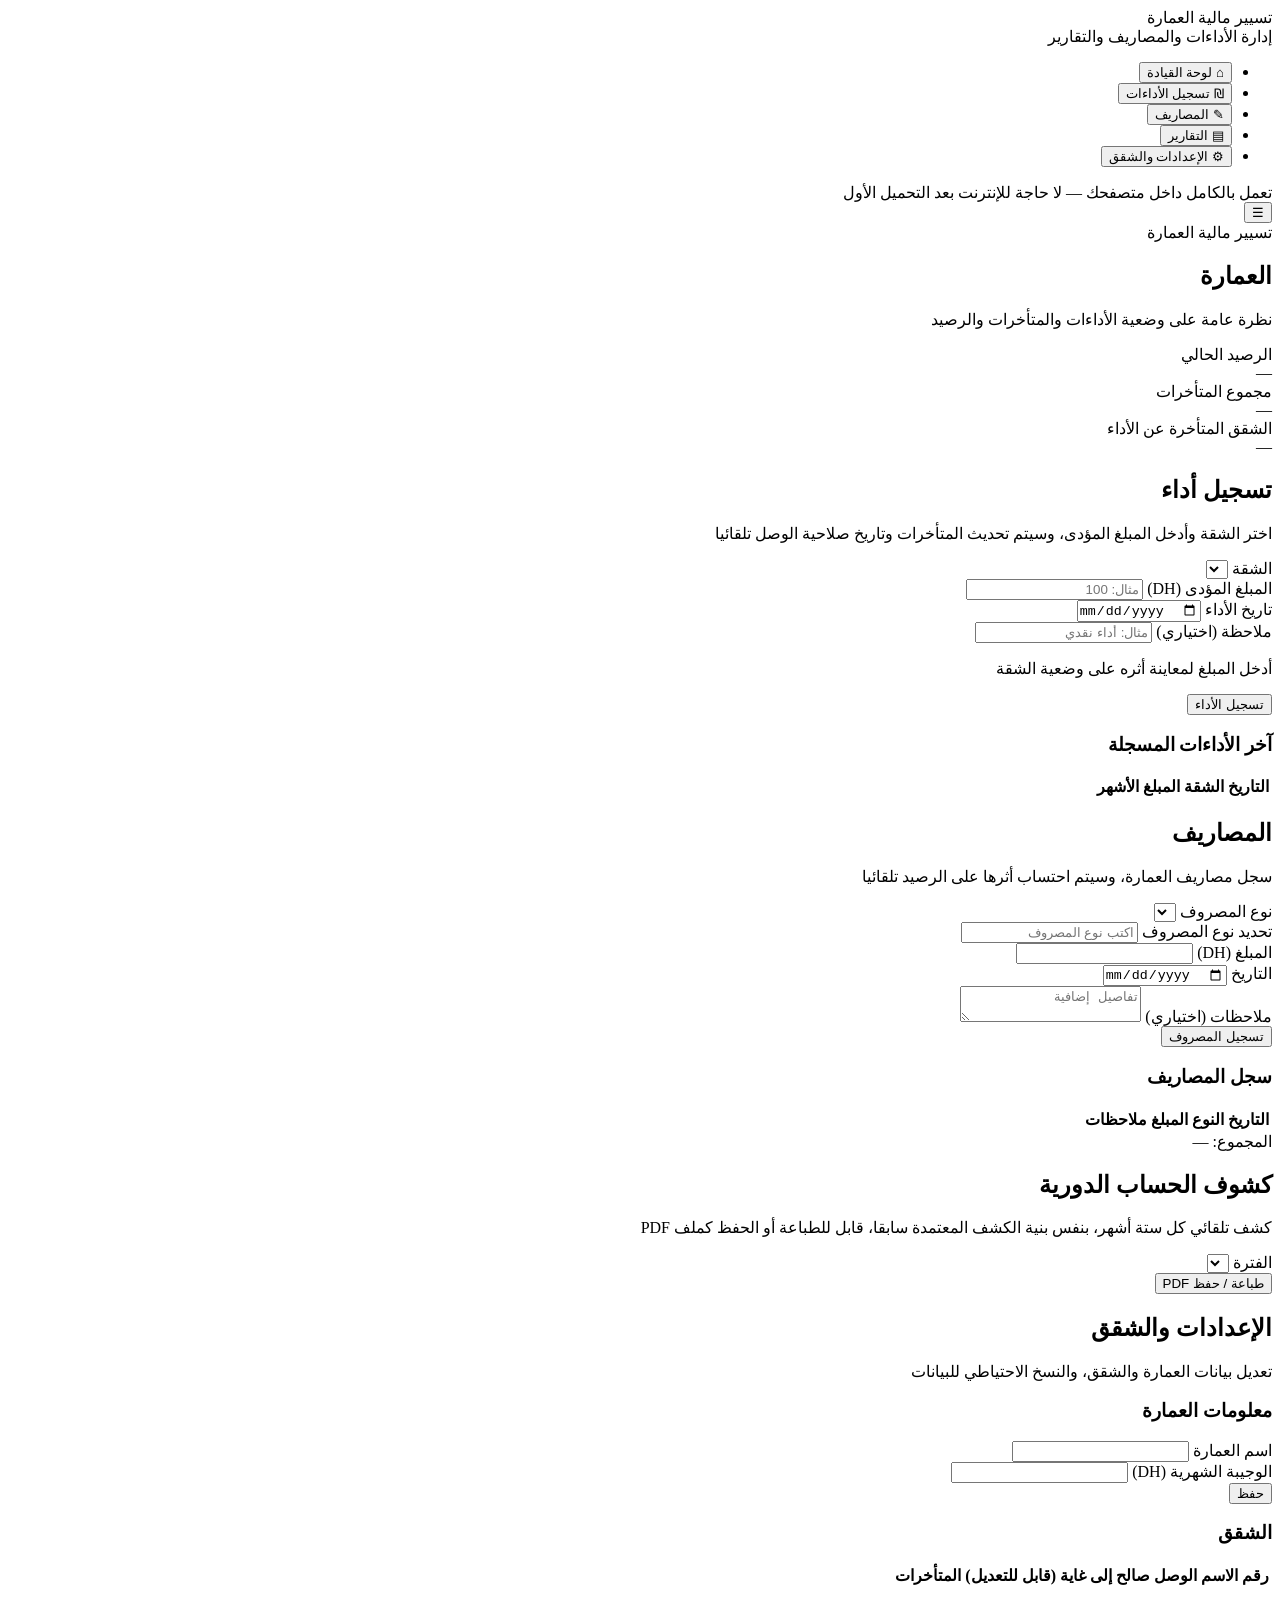
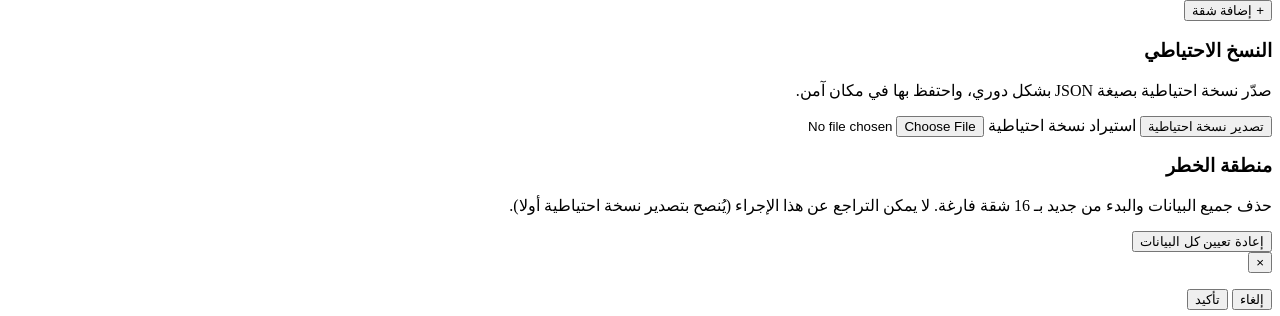
==== commit f3746cb7: "Add files via upload" ====
--- a/index.html
+++ b/index.html
@@ -4,433 +4,7 @@
 <meta charset="UTF-8">
 <meta name="viewport" content="width=device-width, initial-scale=1.0">
 <title>تسيير مالية العمارة</title>
-<style>
-/* ============================================================
-   style.css — design tokens + layout + components + print
-   ============================================================ */
-
-@import url('https://fonts.googleapis.com/css2?family=Cairo:wght@500;700;800&family=Tajawal:wght@400;500;700&display=swap');
-
-:root {
-  --bg: #F7F3EA;
-  --surface: #FFFFFF;
-  --ink: #21281F;
-  --muted: #756F60;
-  --line: #E4DCC8;
-  --primary: #0B5D57;
-  --primary-dark: #073F3B;
-  --primary-tint: #E4F0EE;
-  --accent: #C98A3B;
-  --accent-tint: #F7ECDA;
-  --status-good: #2F8F5B;
-  --status-good-tint: #E5F4EC;
-  --status-warn: #D98C2B;
-  --status-warn-tint: #FBEEDD;
-  --status-bad: #C0433B;
-  --status-bad-tint: #FBE7E4;
-  --radius-sm: 8px;
-  --radius-md: 14px;
-  --radius-lg: 20px;
-  --shadow-sm: 0 1px 2px rgba(33, 40, 31, 0.06), 0 1px 1px rgba(33,40,31,0.04);
-  --shadow-md: 0 8px 24px rgba(33, 40, 31, 0.10);
-  --sidebar-w: 250px;
-}
-
-* { box-sizing: border-box; }
-
-html, body {
-  margin: 0;
-  padding: 0;
-  background: var(--bg);
-  color: var(--ink);
-  font-family: 'Tajawal', 'Segoe UI', sans-serif;
-  direction: rtl;
-}
-
-h1, h2, h3, h4, .brand-name, .kpi-value, .apt-number {
-  font-family: 'Cairo', 'Tajawal', sans-serif;
-}
-
-button, input, select, textarea { font-family: inherit; }
-
-a { color: inherit; }
-
-/* ---------------- app shell ---------------- */
-.app-shell {
-  display: flex;
-  min-height: 100vh;
-}
-
-.sidebar {
-  width: var(--sidebar-w);
-  flex-shrink: 0;
-  background: var(--primary-dark);
-  color: #EFF6F3;
-  display: flex;
-  flex-direction: column;
-  position: sticky;
-  top: 0;
-  height: 100vh;
-}
-
-.brand {
-  padding: 24px 20px 16px;
-  border-bottom: 1px solid rgba(255,255,255,0.12);
-}
-.brand-name { font-size: 1.15rem; font-weight: 800; line-height: 1.4; }
-.brand-tag { font-size: 0.78rem; color: rgba(239,246,243,0.65); margin-top: 4px; }
-
-.zellige-strip {
-  height: 6px;
-  width: 100%;
-  background: repeating-linear-gradient(
-    -45deg,
-    var(--accent) 0 8px,
-    #B8763A 8px 10px,
-    var(--primary) 10px 18px,
-    #0A544E 18px 20px
-  );
-}
-
-.nav-list {
-  list-style: none;
-  margin: 0;
-  padding: 12px;
-  display: flex;
-  flex-direction: column;
-  gap: 4px;
-  flex: 1;
-}
-
-.nav-btn {
-  display: flex;
-  align-items: center;
-  gap: 12px;
-  width: 100%;
-  padding: 12px 14px;
-  border: none;
-  background: transparent;
-  color: rgba(239,246,243,0.82);
-  font-size: 0.98rem;
-  font-weight: 500;
-  border-radius: var(--radius-sm);
-  cursor: pointer;
-  text-align: right;
-  transition: background 0.15s ease, color 0.15s ease;
-}
-.nav-btn:hover { background: rgba(255,255,255,0.08); color: #fff; }
-.nav-btn.active { background: var(--accent); color: #2A1B08; font-weight: 700; }
-.nav-icon { font-size: 1.15rem; width: 22px; text-align: center; }
-
-.sidebar-footer {
-  padding: 16px 20px;
-  font-size: 0.72rem;
-  color: rgba(239,246,243,0.5);
-  border-top: 1px solid rgba(255,255,255,0.1);
-}
-
-.sidebar-overlay {
-  display: none;
-  position: fixed;
-  inset: 0;
-  background: rgba(0,0,0,0.4);
-  z-index: 40;
-}
-
-.app-main {
-  flex: 1;
-  min-width: 0;
-  height: 100vh;
-  overflow-y: auto;
-}
-
-.topbar {
-  display: none;
-  align-items: center;
-  gap: 12px;
-  padding: 14px 16px;
-  background: var(--primary-dark);
-  color: #fff;
-  position: sticky;
-  top: 0;
-  z-index: 20;
-}
-.menu-toggle {
-  background: none;
-  border: none;
-  color: #fff;
-  font-size: 1.4rem;
-  cursor: pointer;
-  padding: 4px 8px;
-}
-.topbar-title { font-family: 'Cairo', sans-serif; font-weight: 800; font-size: 1.05rem; }
-
-.view { display: none; padding: 28px; max-width: 1180px; margin: 0 auto; }
-.view.active { display: block; }
-
-.view-header { margin-bottom: 22px; }
-.view-header h2 { font-size: 1.5rem; margin: 0 0 4px; font-weight: 800; }
-.view-header p { margin: 0; color: var(--muted); font-size: 0.94rem; }
-
-/* ---------------- cards / kpis ---------------- */
-.kpi-row {
-  display: grid;
-  grid-template-columns: repeat(3, 1fr);
-  gap: 14px;
-  margin-bottom: 24px;
-}
-.kpi-card {
-  background: var(--surface);
-  border: 1px solid var(--line);
-  border-radius: var(--radius-md);
-  padding: 18px 20px;
-  box-shadow: var(--shadow-sm);
-}
-.kpi-label { font-size: 0.82rem; color: var(--muted); margin-bottom: 6px; }
-.kpi-value { font-size: 1.5rem; font-weight: 800; color: var(--primary-dark); }
-.kpi-card.warn .kpi-value { color: var(--status-bad); }
-
-.apartment-grid {
-  display: grid;
-  grid-template-columns: repeat(4, 1fr);
-  gap: 12px;
-}
-.apt-card {
-  text-align: right;
-  background: var(--surface);
-  border: 1px solid var(--line);
-  border-radius: var(--radius-md);
-  padding: 14px 16px;
-  cursor: pointer;
-  box-shadow: var(--shadow-sm);
-  border-inline-end: 5px solid var(--status-good);
-  transition: transform 0.12s ease, box-shadow 0.12s ease;
-  font-family: inherit;
-}
-.apt-card:hover { transform: translateY(-2px); box-shadow: var(--shadow-md); }
-.apt-card.status-good { border-inline-end-color: var(--status-good); }
-.apt-card.status-warn { border-inline-end-color: var(--status-warn); }
-.apt-card.status-bad { border-inline-end-color: var(--status-bad); }
-
-.apt-card-top { display: flex; justify-content: space-between; align-items: center; }
-.apt-number { font-size: 1.1rem; font-weight: 800; color: var(--primary-dark); }
-.apt-status-dot { width: 10px; height: 10px; border-radius: 50%; background: var(--status-good); }
-.apt-card.status-warn .apt-status-dot { background: var(--status-warn); }
-.apt-card.status-bad .apt-status-dot { background: var(--status-bad); }
-.apt-name { font-weight: 700; margin: 8px 0 4px; font-size: 0.98rem; }
-.apt-meta { font-size: 0.88rem; color: var(--muted); }
-.apt-meta-sub { font-size: 0.78rem; color: var(--muted); margin-top: 2px; }
-
-/* ---------------- forms ---------------- */
-.form-card {
-  background: var(--surface);
-  border: 1px solid var(--line);
-  border-radius: var(--radius-md);
-  padding: 22px;
-  box-shadow: var(--shadow-sm);
-  margin-bottom: 20px;
-}
-.form-grid { display: grid; grid-template-columns: 1fr 1fr; gap: 14px; }
-.form-field { display: flex; flex-direction: column; gap: 6px; margin-bottom: 14px; }
-.form-field.full { grid-column: 1 / -1; }
-.form-field label { font-size: 0.88rem; font-weight: 700; color: var(--ink); }
-.form-field input, .form-field select, .form-field textarea {
-  padding: 10px 12px;
-  border: 1px solid var(--line);
-  border-radius: var(--radius-sm);
-  font-size: 0.96rem;
-  background: #FCFAF5;
-  color: var(--ink);
-}
-.form-field input:focus, .form-field select:focus, .form-field textarea:focus {
-  outline: 2px solid var(--primary);
-  outline-offset: 1px;
-  background: #fff;
-}
-.hint { color: var(--muted); font-size: 0.85rem; margin: 0; }
-.hidden { display: none !important; }
-
-.btn {
-  padding: 11px 20px;
-  border-radius: var(--radius-sm);
-  border: none;
-  font-size: 0.96rem;
-  font-weight: 700;
-  cursor: pointer;
-  font-family: inherit;
-}
-.btn-primary { background: var(--primary); color: #fff; }
-.btn-primary:hover { background: var(--primary-dark); }
-.btn-secondary { background: var(--surface); color: var(--ink); border: 1px solid var(--line); }
-.btn-secondary:hover { background: var(--accent-tint); }
-.btn-danger { background: var(--status-bad); color: #fff; }
-.btn-link { background: none; border: none; color: var(--primary); cursor: pointer; font-weight: 700; font-size: 0.86rem; padding: 4px 6px; }
-.btn-link-danger { color: var(--status-bad); }
-
-/* preview box on payments page */
-.preview-box {
-  background: var(--primary-tint);
-  border: 1px dashed var(--primary);
-  border-radius: var(--radius-sm);
-  padding: 14px 16px;
-  margin-bottom: 16px;
-}
-.preview-row { display: flex; justify-content: space-between; padding: 4px 0; font-size: 0.92rem; }
-.preview-row.muted { color: var(--muted); }
-
-.receipt-prompt {
-  background: var(--status-good-tint);
-  border: 1px solid var(--status-good);
-  border-radius: var(--radius-md);
-  padding: 16px;
-  display: flex;
-  justify-content: space-between;
-  align-items: center;
-  gap: 12px;
-  margin-bottom: 20px;
-  flex-wrap: wrap;
-}
-.receipt-prompt-text { font-size: 0.92rem; }
-
-/* ---------------- tables ---------------- */
-.table-wrap { overflow-x: auto; border: 1px solid var(--line); border-radius: var(--radius-md); background: var(--surface); }
-.data-table { width: 100%; border-collapse: collapse; font-size: 0.92rem; }
-.data-table th, .data-table td { padding: 10px 12px; text-align: right; border-bottom: 1px solid var(--line); }
-.data-table th { background: var(--primary-tint); color: var(--primary-dark); font-weight: 800; font-size: 0.84rem; }
-.data-table tbody tr:hover { background: #FBF9F3; }
-.empty-cell { text-align: center; color: var(--muted); padding: 22px; }
-.notes-cell { color: var(--muted); max-width: 220px; }
-
-.section-card { background: var(--surface); border: 1px solid var(--line); border-radius: var(--radius-md); padding: 20px; margin-bottom: 20px; box-shadow: var(--shadow-sm); }
-.section-card h3 { margin: 0 0 12px; font-size: 1.05rem; }
-.footer-total { text-align: left; padding: 12px; font-weight: 800; color: var(--primary-dark); }
-
-/* ---------------- modals ---------------- */
-.modal-overlay {
-  display: none;
-  position: fixed;
-  inset: 0;
-  background: rgba(20, 24, 18, 0.5);
-  z-index: 60;
-  align-items: center;
-  justify-content: center;
-  padding: 16px;
-}
-.modal-overlay.open { display: flex; }
-.modal-box {
-  background: var(--surface);
-  border-radius: var(--radius-lg);
-  max-width: 560px;
-  width: 100%;
-  max-height: 88vh;
-  overflow-y: auto;
-  padding: 24px;
-  position: relative;
-  box-shadow: var(--shadow-md);
-}
-.modal-close { position: absolute; top: 16px; left: 16px; background: none; border: none; font-size: 1.3rem; cursor: pointer; color: var(--muted); }
-.modal-head { display: flex; justify-content: space-between; align-items: flex-start; margin-bottom: 16px; gap: 10px;}
-.modal-eyebrow { font-size: 0.8rem; color: var(--muted); }
-.modal-head h3 { margin: 2px 0 0; font-size: 1.25rem; }
-.modal-stats { display: grid; grid-template-columns: repeat(3, 1fr); gap: 10px; margin-bottom: 18px; }
-.modal-stats > div { background: var(--bg); border-radius: var(--radius-sm); padding: 10px 12px; }
-.modal-stats span { display: block; font-size: 0.76rem; color: var(--muted); margin-bottom: 4px; }
-.modal-stats strong { font-size: 1rem; color: var(--primary-dark); }
-.modal-sub { font-size: 0.95rem; margin: 18px 0 8px; }
-.modal-actions { margin-top: 18px; display: flex; justify-content: flex-end; }
-
-.badge { padding: 5px 12px; border-radius: 999px; font-size: 0.78rem; font-weight: 700; white-space: nowrap; }
-.badge.status-good { background: var(--status-good-tint); color: var(--status-good); }
-.badge.status-warn { background: var(--status-warn-tint); color: var(--status-warn); }
-.badge.status-bad { background: var(--status-bad-tint); color: var(--status-bad); }
-
-.small-modal { max-width: 400px; text-align: center; }
-.modal-btn-row { display: flex; gap: 10px; justify-content: center; margin-top: 18px; }
-
-/* ---------------- toasts ---------------- */
-.toast-host { position: fixed; bottom: 20px; left: 50%; transform: translateX(-50%); z-index: 80; display: flex; flex-direction: column; gap: 8px; align-items: center; }
-.toast {
-  background: var(--ink); color: #fff; padding: 12px 18px; border-radius: var(--radius-sm);
-  font-size: 0.9rem; opacity: 0; transform: translateY(10px); transition: all 0.25s ease; box-shadow: var(--shadow-md);
-  max-width: 90vw;
-}
-.toast.show { opacity: 1; transform: translateY(0); }
-.toast-success { background: var(--status-good); }
-.toast-error { background: var(--status-bad); }
-
-/* ---------------- reports summary ---------------- */
-.report-controls { display: flex; gap: 12px; align-items: flex-end; flex-wrap: wrap; margin-bottom: 18px; }
-.report-controls .form-field { margin-bottom: 0; min-width: 260px; }
-.report-preview-frame { background: var(--surface); border: 1px solid var(--line); border-radius: var(--radius-md); padding: 20px; box-shadow: var(--shadow-sm); }
-
-.rp-table { width: 100%; border-collapse: collapse; margin-bottom: 18px; font-size: 0.9rem; }
-.rp-table th, .rp-table td { border: 1px solid var(--line); padding: 8px 10px; text-align: center; }
-.rp-table th { background: var(--primary-tint); }
-.rp-table .rp-name { text-align: right; font-weight: 700; }
-.rp-table tfoot td { font-weight: 800; background: var(--accent-tint); }
-.rp-status-bad { color: var(--status-bad); font-weight: 700; }
-.rp-status-warn { color: var(--status-warn); font-weight: 700; }
-.rp-subtitle { margin: 20px 0 10px; font-size: 1rem; }
-.rp-empty { color: var(--muted); }
-.rp-summary { display: grid; grid-template-columns: repeat(4, 1fr); gap: 10px; margin-top: 10px; }
-.rp-summary-item { background: var(--bg); border-radius: var(--radius-sm); padding: 12px; text-align: center; }
-.rp-summary-item span { display: block; font-size: 0.78rem; color: var(--muted); margin-bottom: 4px; }
-.rp-summary-item strong { font-size: 1.05rem; color: var(--primary-dark); }
-.rp-summary-item.rp-balance strong { color: var(--accent); }
-
-.pr-header { text-align: center; margin-bottom: 18px; }
-.pr-building { font-family: 'Cairo', sans-serif; font-weight: 800; font-size: 1.1rem; color: var(--primary-dark); }
-.pr-title { font-size: 1rem; margin-top: 4px; }
-
-/* ---------------- settings ---------------- */
-.settings-grid { display: grid; grid-template-columns: 1fr; gap: 20px; }
-.cell-input { width: 100%; padding: 6px 8px; border: 1px solid var(--line); border-radius: 6px; font-family: inherit; background: #FCFAF5; }
-.danger-zone { border: 1px solid var(--status-bad); background: var(--status-bad-tint); }
-.danger-zone h3 { color: var(--status-bad); }
-.backup-actions { display: flex; gap: 12px; flex-wrap: wrap; }
-.file-btn { position: relative; overflow: hidden; display: inline-block; }
-.file-btn input[type=file] { position: absolute; inset: 0; opacity: 0; cursor: pointer; }
-
-/* ---------------- print area (hidden on screen, shown when printing) ---------------- */
-#printArea { display: none; }
-
-@media print {
-  body.printing .app-shell { display: none !important; }
-  body.printing #printArea { display: block !important; }
-  .print-receipt { max-width: 380px; margin: 0 auto; font-family: 'Tajawal', sans-serif; direction: rtl; }
-  .pr-row { display: flex; justify-content: space-between; padding: 6px 0; font-size: 0.95rem; }
-  .pr-row.pr-strong { font-weight: 800; font-size: 1.05rem; }
-  .pr-footer { text-align: center; margin-top: 20px; font-size: 0.85rem; color: #555; }
-  .print-report { direction: rtl; font-family: 'Tajawal', sans-serif; }
-}
-
-/* ---------------- responsive ---------------- */
-@media (max-width: 980px) {
-  .kpi-row { grid-template-columns: 1fr; }
-  .apartment-grid { grid-template-columns: repeat(2, 1fr); }
-  .form-grid { grid-template-columns: 1fr; }
-  .modal-stats { grid-template-columns: 1fr; }
-  .rp-summary { grid-template-columns: repeat(2, 1fr); }
-}
-
-@media (max-width: 760px) {
-  .sidebar {
-    position: fixed;
-    right: 0;
-    top: 0;
-    transform: translateX(100%);
-    z-index: 50;
-    transition: transform 0.2s ease;
-  }
-  .sidebar.open { transform: translateX(0); }
-  .sidebar.open ~ .sidebar-overlay { display: block; }
-  .topbar { display: flex; }
-  .view { padding: 18px 14px; }
-  .apartment-grid { grid-template-columns: repeat(2, 1fr); gap: 10px; }
-  .report-controls { flex-direction: column; align-items: stretch; }
-}
-
-</style>
+<link rel="stylesheet" href="css/style.css">
 </head>
 <body>
 
@@ -686,1139 +260,9 @@
 <!-- Hidden print area, filled at print time -->
 <div id="printArea"></div>
 
-<script>
-/* ============================================================
-   data.js — Data model, persistence, and calculation engine
-   ============================================================
-   All money math and date math for the building funds ledger
-   lives here. No DOM code in this file — keeps it testable.
-   ============================================================ */
-
-const STORAGE_KEY = 'imm30_building_data_v1';
-const MONTHLY_FEE_DEFAULT = 50;
-
-const EXPENSE_CATEGORIES = [
-  'السيدة المنظفة',
-  'فاتورة الماء والكهرباء',
-  'لوازم التنظيف',
-  'إصلاحات',
-  'الأنترفون',
-  'تنظيف الحديقة',
-  'أخرى'
-];
-
-/* ---------- month-index helpers ----------
-   We represent a month as "YYYY-MM" (string) and as an integer
-   index = year*12 + month (1-12) for arithmetic.  */
-
-function monthKeyToIndex(key) {
-  const [y, m] = key.split('-').map(Number);
-  return y * 12 + (m - 1);
-}
-
-function indexToMonthKey(idx) {
-  const y = Math.floor(idx / 12);
-  const m = (idx % 12) + 1;
-  return `${y}-${String(m).padStart(2, '0')}`;
-}
-
-function todayMonthKey() {
-  const d = new Date();
-  return `${d.getFullYear()}-${String(d.getMonth() + 1).padStart(2, '0')}`;
-}
-
-function addMonths(key, n) {
-  return indexToMonthKey(monthKeyToIndex(key) + n);
-}
-
-function monthsBetween(fromKey, toKey) {
-  return monthKeyToIndex(toKey) - monthKeyToIndex(fromKey);
-}
-
-/* ---------- id generator ---------- */
-function makeId(prefix) {
-  return `${prefix}_${Date.now().toString(36)}_${Math.random().toString(36).slice(2, 8)}`;
-}
-
-/* ---------- seed data ----------
-   Migrated from the family's real statement covering
-   Jan 2026 - Jun 2026 (report reference month = 2026-06).
-   `lastCoveredMonth` = the month up to which dues are settled
-   ("receipt valid until"). Debt is always derived from this,
-   never stored directly. */
-
-const SEED_REFERENCE_MONTH = '2026-06';
-
-const SEED_APARTMENTS = [
-  { number: 1, name: 'حسن بلقايد', lastCoveredMonth: '2024-05', periodPayment: 500 },
-  { number: 2, name: 'امبارك غندي', lastCoveredMonth: '2021-02', periodPayment: 0 },
-  { number: 3, name: 'علي النهيري', lastCoveredMonth: '2025-12', periodPayment: 0 },
-  { number: 4, name: 'الحاج لعمراتي', lastCoveredMonth: '2023-08', periodPayment: 0 },
-  { number: 5, name: 'عبد الكبير ساتور', lastCoveredMonth: '2025-12', periodPayment: 200 },
-  { number: 6, name: 'محمد العباسي', lastCoveredMonth: '2025-08', periodPayment: 0 },
-  { number: 7, name: 'محمد القرشي', lastCoveredMonth: '2022-07', periodPayment: 0 },
-  { number: 8, name: 'أسامة', lastCoveredMonth: '2026-04', periodPayment: 1100 },
-  { number: 9, name: 'الزاهية المطلب', lastCoveredMonth: '2025-08', periodPayment: 200 },
-  { number: 10, name: 'فاتحة الحراك', lastCoveredMonth: '2026-05', periodPayment: 300 },
-  { number: 11, name: 'الحسن منتصر', lastCoveredMonth: '2025-12', periodPayment: 0 },
-  { number: 12, name: 'احمد لغزاوي', lastCoveredMonth: '2026-04', periodPayment: 200 },
-  { number: 13, name: 'لطيفة الزروالي', lastCoveredMonth: '2023-07', periodPayment: 0 },
-  { number: 14, name: 'عبد الواحد بيكورن', lastCoveredMonth: '2026-06', periodPayment: 300 },
-  { number: 15, name: 'احمد حميوي', lastCoveredMonth: '2025-01', periodPayment: 200 },
-  { number: 16, name: 'خالد اجعوب', lastCoveredMonth: '2026-04', periodPayment: 800 }
-];
-
-const SEED_EXPENSES = [
-  { category: 'السيدة المنظفة', amount: 1920, date: '2026-06-01', notes: 'مصاريف الدورة يناير - يونيو 2026' },
-  { category: 'فاتورة الماء والكهرباء', amount: 300, date: '2026-06-01', notes: 'مصاريف الدورة يناير - يونيو 2026' },
-  { category: 'لوازم التنظيف', amount: 245, date: '2026-06-01', notes: 'مصاريف الدورة يناير - يونيو 2026' },
-  { category: 'إصلاحات', amount: 1700, date: '2026-06-01', notes: 'إصلاح الأنترفون' },
-  { category: 'تنظيف الحديقة', amount: 700, date: '2026-06-01', notes: 'مصاريف الدورة يناير - يونيو 2026' }
-];
-
-/* Opening balance chosen so that:
-   opening + totalSeedPayments - totalSeedExpenses = 7424 (the
-   known balance as of the June 2026 statement). */
-const SEED_TOTAL_PAYMENTS = SEED_APARTMENTS.reduce((s, a) => s + a.periodPayment, 0); // 3800
-const SEED_TOTAL_EXPENSES = SEED_EXPENSES.reduce((s, e) => s + e.amount, 0); // 4865
-const SEED_KNOWN_BALANCE = 7424;
-const SEED_OPENING_BALANCE = SEED_KNOWN_BALANCE - SEED_TOTAL_PAYMENTS + SEED_TOTAL_EXPENSES;
-
-function buildSeedData() {
-  const apartments = SEED_APARTMENTS.map(a => {
-    const apt = {
-      id: makeId('apt'),
-      number: a.number,
-      name: a.name,
-      lastCoveredMonth: a.lastCoveredMonth,
-      creditRemainder: 0,
-      payments: []
-    };
-    if (a.periodPayment > 0) {
-      apt.payments.push({
-        id: makeId('pay'),
-        date: `${SEED_REFERENCE_MONTH}-30`,
-        amount: a.periodPayment,
-        monthsCovered: Math.floor(a.periodPayment / MONTHLY_FEE_DEFAULT),
-        note: 'ترحيل من كشف يناير - يونيو 2026'
-      });
-    }
-    return apt;
-  });
-
-  const expenses = SEED_EXPENSES.map(e => ({
-    id: makeId('exp'),
-    category: e.category,
-    amount: e.amount,
-    date: e.date,
-    notes: e.notes
-  }));
-
-  return {
-    meta: {
-      buildingName: 'العمارة 30',
-      monthlyFee: MONTHLY_FEE_DEFAULT,
-      currency: 'DH',
-      openingBalance: SEED_OPENING_BALANCE,
-      openingBalanceDate: '2026-01-01',
-      createdAt: new Date().toISOString(),
-      setupComplete: true
-    },
-    apartments,
-    expenses
-  };
-}
-
-/* ---------- persistence ---------- */
-
-function loadData() {
-  const raw = localStorage.getItem(STORAGE_KEY);
-  if (!raw) return null;
-  try {
-    return JSON.parse(raw);
-  } catch (e) {
-    console.error('Failed to parse stored data', e);
-    return null;
-  }
-}
-
-function saveData(data) {
-  localStorage.setItem(STORAGE_KEY, JSON.stringify(data));
-}
-
-function ensureData() {
-  let data = loadData();
-  if (!data) {
-    data = buildSeedData();
-    saveData(data);
-  }
-  return data;
-}
-
-function resetToBlank(buildingName, apartmentCount) {
-  const now = todayMonthKey();
-  const apartments = [];
-  for (let i = 1; i <= apartmentCount; i++) {
-    apartments.push({
-      id: makeId('apt'),
-      number: i,
-      name: `الشقة ${i}`,
-      lastCoveredMonth: now,
-      creditRemainder: 0,
-      payments: []
-    });
-  }
-  const data = {
-    meta: {
-      buildingName: buildingName || 'العمارة',
-      monthlyFee: MONTHLY_FEE_DEFAULT,
-      currency: 'DH',
-      openingBalance: 0,
-      openingBalanceDate: `${now}-01`,
-      createdAt: new Date().toISOString(),
-      setupComplete: true
-    },
-    apartments,
-    expenses: []
-  };
-  saveData(data);
-  return data;
-}
-
-/* ---------- calculation engine ---------- */
-
-/** Debt in months for an apartment, as of a reference month (default: today). */
-function debtMonths(apt, refMonthKey, data) {
-  const ref = refMonthKey || todayMonthKey();
-  const months = monthsBetween(apt.lastCoveredMonth, ref);
-  return Math.max(0, months);
-}
-
-function debtAmount(apt, refMonthKey, data) {
-  const fee = data.meta.monthlyFee || MONTHLY_FEE_DEFAULT;
-  return debtMonths(apt, refMonthKey, data) * fee;
-}
-
-/** Status: 'good' | 'warn' | 'bad' based on months owed. */
-function apartmentStatus(apt, refMonthKey, data) {
-  const m = debtMonths(apt, refMonthKey, data);
-  if (m === 0) return 'good';
-  if (m <= 2) return 'warn';
-  return 'bad';
-}
-
-function totalPaidByApartment(apt) {
-  return apt.payments.reduce((s, p) => s + p.amount, 0);
-}
-
-/** Apply a payment: pays off debt first (by advancing lastCoveredMonth),
- *  any remainder that doesn't make a full month is kept as credit and
- *  combined with the next payment. Returns a summary of what happened. */
-function recordPayment(data, apartmentId, amount, date, note) {
-  const apt = data.apartments.find(a => a.id === apartmentId);
-  if (!apt) throw new Error('Apartment not found');
-  const fee = data.meta.monthlyFee || MONTHLY_FEE_DEFAULT;
-
-  const totalAvailable = (apt.creditRemainder || 0) + amount;
-  const monthsCovered = Math.floor(totalAvailable / fee);
-  const remainder = totalAvailable - monthsCovered * fee;
-
-  const beforeMonth = apt.lastCoveredMonth;
-  apt.lastCoveredMonth = addMonths(apt.lastCoveredMonth, monthsCovered);
-  apt.creditRemainder = round2(remainder);
-
-  const payment = {
-    id: makeId('pay'),
-    date: date || new Date().toISOString().slice(0, 10),
-    amount: round2(amount),
-    monthsCovered,
-    note: note || ''
-  };
-  apt.payments.push(payment);
-
-  return {
-    payment,
-    monthsCovered,
-    fromMonth: beforeMonth,
-    toMonth: apt.lastCoveredMonth,
-    remainderCredit: apt.creditRemainder
-  };
-}
-
-function addExpense(data, category, amount, date, notes) {
-  const exp = {
-    id: makeId('exp'),
-    category,
-    amount: round2(amount),
-    date: date || new Date().toISOString().slice(0, 10),
-    notes: notes || ''
-  };
-  data.expenses.push(exp);
-  return exp;
-}
-
-function totalExpenses(data, fromDate, toDate) {
-  return data.expenses
-    .filter(e => inRange(e.date, fromDate, toDate))
-    .reduce((s, e) => s + e.amount, 0);
-}
-
-function totalPayments(data, fromDate, toDate) {
-  let sum = 0;
-  data.apartments.forEach(a => {
-    a.payments.forEach(p => {
-      if (inRange(p.date, fromDate, toDate)) sum += p.amount;
-    });
-  });
-  return sum;
-}
-
-function inRange(dateStr, fromDate, toDate) {
-  if (!fromDate && !toDate) return true;
-  const d = dateStr;
-  if (fromDate && d < fromDate) return false;
-  if (toDate && d > toDate) return false;
-  return true;
-}
-
-/** Current overall balance = opening balance + all payments ever - all expenses ever. */
-function currentBalance(data) {
-  const allPayments = data.apartments.reduce((s, a) => s + totalPaidByApartment(a), 0);
-  const allExpenses = data.expenses.reduce((s, e) => s + e.amount, 0);
-  return round2(data.meta.openingBalance + allPayments - allExpenses);
-}
-
-/** Balance at the end of a given period (for six-month reports), assuming
- *  chronological entry of payments/expenses. */
-function balanceAsOf(data, throughDate) {
-  const paymentsSum = data.apartments.reduce((sum, a) => {
-    return sum + a.payments.filter(p => p.date <= throughDate).reduce((s, p) => s + p.amount, 0);
-  }, 0);
-  const expensesSum = data.expenses.filter(e => e.date <= throughDate).reduce((s, e) => s + e.amount, 0);
-  return round2(data.meta.openingBalance + paymentsSum - expensesSum);
-}
-
-function totalOutstandingDebt(data, refMonthKey) {
-  return data.apartments.reduce((s, a) => s + debtAmount(a, refMonthKey, data), 0);
-}
-
-function round2(n) {
-  return Math.round((Number(n) + Number.EPSILON) * 100) / 100;
-}
-
-/* ---------- six-month period helpers ---------- */
-
-/** Given a date (default today), returns the "natural" half-year period
- *  it falls in: {startKey, endKey, label} using Jan-Jun / Jul-Dec. */
-function currentHalfYearPeriod(refDate) {
-  const d = refDate ? new Date(refDate) : new Date();
-  const y = d.getFullYear();
-  const half = d.getMonth() < 6 ? 1 : 2;
-  return halfYearPeriod(y, half);
-}
-
-function halfYearPeriod(year, half) {
-  if (half === 1) {
-    return { startKey: `${year}-01`, endKey: `${year}-06`, startDate: `${year}-01-01`, endDate: `${year}-06-30` };
-  }
-  return { startKey: `${year}-07`, endKey: `${year}-12`, startDate: `${year}-07-01`, endDate: `${year}-12-31` };
-}
-
-/* Export a global namespace (no bundler/module system, keep it simple for
-   GitHub Pages: plain <script> tags). */
-window.DB = {
-  STORAGE_KEY,
-  MONTHLY_FEE_DEFAULT,
-  EXPENSE_CATEGORIES,
-  monthKeyToIndex,
-  indexToMonthKey,
-  todayMonthKey,
-  addMonths,
-  monthsBetween,
-  makeId,
-  loadData,
-  saveData,
-  ensureData,
-  resetToBlank,
-  buildSeedData,
-  debtMonths,
-  debtAmount,
-  apartmentStatus,
-  totalPaidByApartment,
-  recordPayment,
-  addExpense,
-  totalExpenses,
-  totalPayments,
-  currentBalance,
-  balanceAsOf,
-  totalOutstandingDebt,
-  round2,
-  currentHalfYearPeriod,
-  halfYearPeriod,
-  inRange
-};
-
-
-/* ============================================================
-   utils.js — formatting helpers (Arabic month names, currency,
-   dates). Kept separate from data.js so it can change freely
-   without touching calculation logic.
-   ============================================================ */
-
-const ARABIC_MONTHS = [
-  'يناير', 'فبراير', 'مارس', 'أبريل', 'ماي', 'يونيو',
-  'يوليوز', 'غشت', 'شتنبر', 'أكتوبر', 'نونبر', 'دجنبر'
-];
-
-function formatMonthKey(key) {
-  if (!key) return '—';
-  const [y, m] = key.split('-').map(Number);
-  return `${ARABIC_MONTHS[m - 1]} ${y}`;
-}
-
-function formatDate(dateStr) {
-  if (!dateStr) return '—';
-  const [y, m, d] = dateStr.split('-').map(Number);
-  return `${d} ${ARABIC_MONTHS[m - 1]} ${y}`;
-}
-
-function formatMoney(n) {
-  const num = Number(n) || 0;
-  return num.toLocaleString('en-US', { minimumFractionDigits: 2, maximumFractionDigits: 2 });
-}
-
-function todayISO() {
-  const d = new Date();
-  return `${d.getFullYear()}-${String(d.getMonth() + 1).padStart(2, '0')}-${String(d.getDate()).padStart(2, '0')}`;
-}
-
-function statusLabel(status) {
-  return { good: 'في الوضعية', warn: 'متأخر قليلا', bad: 'متأخر بشكل كبير' }[status] || status;
-}
-
-function statusColorVar(status) {
-  return { good: 'var(--status-good)', warn: 'var(--status-warn)', bad: 'var(--status-bad)' }[status] || 'var(--muted)';
-}
-
-window.UTIL = {
-  ARABIC_MONTHS,
-  formatMonthKey,
-  formatDate,
-  formatMoney,
-  todayISO,
-  statusLabel,
-  statusColorVar
-};
-
-
-/* ============================================================
-   print-templates.js — builds the HTML markup for the printable
-   receipt and six-month report. Rendered into #printArea and
-   sent to window.print() (browser's own "Save as PDF" handles
-   the PDF export — no external PDF library needed, and it
-   renders Arabic correctly since the browser does the shaping).
-   ============================================================ */
-
-function receiptHTML(data, apt, payment) {
-  const fee = data.meta.monthlyFee;
-  const months = payment.monthsCovered;
-  return `
-    <div class="print-receipt">
-      <div class="pr-header">
-        <div class="pr-building">${escapeHTML(data.meta.buildingName)}</div>
-        <div class="pr-title">وصل أداء واجبات السكن</div>
-      </div>
-      <div class="pr-row"><span>رقم الوصل</span><span>${escapeHTML(payment.id.slice(-8))}</span></div>
-      <div class="pr-row"><span>تاريخ الأداء</span><span>${UTIL.formatDate(payment.date)}</span></div>
-      <hr/>
-      <div class="pr-row"><span>رقم الشقة</span><span>${apt.number}</span></div>
-      <div class="pr-row"><span>اسم الساكن</span><span>${escapeHTML(apt.name)}</span></div>
-      <hr/>
-      <div class="pr-row"><span>المبلغ المؤدى</span><span>${UTIL.formatMoney(payment.amount)} ${data.meta.currency}</span></div>
-      <div class="pr-row"><span>عدد الأشهر المغطاة</span><span>${months} ${months === 1 ? 'شهر' : 'أشهر'}</span></div>
-      <div class="pr-row"><span>الوجيبة الشهرية</span><span>${UTIL.formatMoney(fee)} ${data.meta.currency}</span></div>
-      <hr/>
-      <div class="pr-row pr-strong"><span>الوصل صالح إلى غاية</span><span>${UTIL.formatMonthKey(apt.lastCoveredMonth)}</span></div>
-      <div class="pr-row"><span>المتأخرات الحالية</span><span>${UTIL.formatMoney(DB.debtAmount(apt, DB.todayMonthKey(), data))} ${data.meta.currency}</span></div>
-      <div class="pr-footer">شكرا لتعاونكم في تسيير شؤون العمارة</div>
-    </div>
-  `;
-}
-
-function reportHTML(data, period) {
-  const { startDate, endDate, startKey, endKey } = period;
-  const refMonth = endKey;
-
-  const rows = data.apartments
-    .slice()
-    .sort((a, b) => a.number - b.number)
-    .map(apt => {
-      const periodPaid = apt.payments
-        .filter(p => DB.inRange(p.date, startDate, endDate))
-        .reduce((s, p) => s + p.amount, 0);
-      const debt = DB.debtAmount(apt, refMonth, data);
-      const status = DB.apartmentStatus(apt, refMonth, data);
-      return `
-        <tr>
-          <td>${apt.number}</td>
-          <td class="rp-name">${escapeHTML(apt.name)}</td>
-          <td>${periodPaid ? UTIL.formatMoney(periodPaid) : '-'}</td>
-          <td>${UTIL.formatMonthKey(apt.lastCoveredMonth)}</td>
-          <td class="rp-status rp-status-${status}">${debt ? UTIL.formatMoney(debt) : '-'}</td>
-        </tr>`;
-    }).join('');
-
-  const totalPayments = DB.totalPayments(data, startDate, endDate);
-  const totalExpenses = DB.totalExpenses(data, startDate, endDate);
-  const totalDebt = DB.totalOutstandingDebt(data, refMonth);
-  const balance = DB.balanceAsOf(data, endDate);
-
-  const periodExpenses = data.expenses.filter(e => DB.inRange(e.date, startDate, endDate));
-  const byCategory = {};
-  periodExpenses.forEach(e => { byCategory[e.category] = (byCategory[e.category] || 0) + e.amount; });
-  const expenseRows = Object.keys(byCategory).map(cat =>
-    `<tr><td class="rp-name">${escapeHTML(cat)}</td><td>${UTIL.formatMoney(byCategory[cat])}</td></tr>`
-  ).join('') || `<tr><td colspan="2" class="rp-empty">لا توجد مصاريف مسجلة في هذه الفترة</td></tr>`;
-
-  return `
-    <div class="print-report">
-      <div class="pr-header">
-        <div class="pr-building">${escapeHTML(data.meta.buildingName)}</div>
-        <div class="pr-title">كشف حساب من ${UTIL.formatMonthKey(startKey)} إلى غاية ${UTIL.formatMonthKey(endKey)}</div>
-      </div>
-
-      <table class="rp-table">
-        <thead>
-          <tr>
-            <th>رقم</th>
-            <th>الاسم</th>
-            <th>الأداء خلال الفترة</th>
-            <th>الوصل صالح إلى غاية</th>
-            <th>المتأخرات</th>
-          </tr>
-        </thead>
-        <tbody>${rows}</tbody>
-        <tfoot>
-          <tr>
-            <td colspan="2">المجموع</td>
-            <td>${UTIL.formatMoney(totalPayments)}</td>
-            <td></td>
-            <td>${UTIL.formatMoney(totalDebt)}</td>
-          </tr>
-        </tfoot>
-      </table>
-
-      <h3 class="rp-subtitle">المصاريف</h3>
-      <table class="rp-table rp-expenses">
-        <thead><tr><th>نوع المصاريف</th><th>المبلغ</th></tr></thead>
-        <tbody>${expenseRows}</tbody>
-        <tfoot><tr><td>المجموع</td><td>${UTIL.formatMoney(totalExpenses)}</td></tr></tfoot>
-      </table>
-
-      <div class="rp-summary">
-        <div class="rp-summary-item"><span>مجموع الأداءات</span><strong>${UTIL.formatMoney(totalPayments)} ${data.meta.currency}</strong></div>
-        <div class="rp-summary-item"><span>مجموع المصاريف</span><strong>${UTIL.formatMoney(totalExpenses)} ${data.meta.currency}</strong></div>
-        <div class="rp-summary-item"><span>مجموع المتأخرات</span><strong>${UTIL.formatMoney(totalDebt)} ${data.meta.currency}</strong></div>
-        <div class="rp-summary-item rp-balance"><span>الرصيد الحالي</span><strong>${UTIL.formatMoney(balance)} ${data.meta.currency}</strong></div>
-      </div>
-    </div>
-  `;
-}
-
-function escapeHTML(str) {
-  const div = document.createElement('div');
-  div.textContent = String(str);
-  return div.innerHTML;
-}
-
-function printHTML(html) {
-  const area = document.getElementById('printArea');
-  area.innerHTML = html;
-  document.body.classList.add('printing');
-  window.print();
-  setTimeout(() => document.body.classList.remove('printing'), 300);
-}
-
-window.PRINT = { receiptHTML, reportHTML, printHTML };
-
-
-/* ============================================================
-   app.js — views, rendering, and events. Talks to window.DB for
-   data/calculations, window.UTIL for formatting, window.PRINT
-   for receipt/report generation.
-   ============================================================ */
-
-let DATA = null;
-let currentView = 'dashboard';
-let lastPaymentForReceipt = null; // {aptId, paymentId}
-
-/* ---------------- boot ---------------- */
-document.addEventListener('DOMContentLoaded', () => {
-  DATA = DB.ensureData();
-  wireNav();
-  wireModals();
-  renderAll();
-  showView('dashboard');
-});
-
-function persist() {
-  DB.saveData(DATA);
-}
-
-function renderAll() {
-  renderDashboard();
-  renderPaymentsView();
-  renderExpensesView();
-  renderReportsView();
-  renderSettingsView();
-}
-
-/* ---------------- navigation ---------------- */
-function wireNav() {
-  document.querySelectorAll('[data-nav]').forEach(btn => {
-    btn.addEventListener('click', () => showView(btn.getAttribute('data-nav')));
-  });
-  document.getElementById('menuToggle').addEventListener('click', () => {
-    document.getElementById('sidebar').classList.toggle('open');
-  });
-  document.getElementById('sidebarOverlay').addEventListener('click', () => {
-    document.getElementById('sidebar').classList.remove('open');
-  });
-}
-
-function showView(name) {
-  currentView = name;
-  document.querySelectorAll('.view').forEach(v => v.classList.remove('active'));
-  document.getElementById('view-' + name).classList.add('active');
-  document.querySelectorAll('[data-nav]').forEach(b => {
-    b.classList.toggle('active', b.getAttribute('data-nav') === name);
-  });
-  document.getElementById('sidebar').classList.remove('open');
-  document.getElementById('appMain').scrollTop = 0;
-  if (name === 'dashboard') renderDashboard();
-  if (name === 'payments') renderPaymentsView();
-  if (name === 'expenses') renderExpensesView();
-  if (name === 'reports') renderReportsView();
-  if (name === 'settings') renderSettingsView();
-}
-
-/* ================================================================
-   DASHBOARD
-   ================================================================ */
-function renderDashboard() {
-  const ref = DB.todayMonthKey();
-  const balance = DB.currentBalance(DATA);
-  const totalDebt = DB.totalOutstandingDebt(DATA, ref);
-  const badCount = DATA.apartments.filter(a => DB.apartmentStatus(a, ref, DATA) !== 'good').length;
-
-  document.getElementById('kpiBalance').textContent = UTIL.formatMoney(balance) + ' ' + DATA.meta.currency;
-  document.getElementById('kpiDebt').textContent = UTIL.formatMoney(totalDebt) + ' ' + DATA.meta.currency;
-  document.getElementById('kpiLate').textContent = badCount + ' / ' + DATA.apartments.length;
-  document.getElementById('dashBuildingName').textContent = DATA.meta.buildingName;
-
-  const grid = document.getElementById('apartmentGrid');
-  grid.innerHTML = DATA.apartments
-    .slice()
-    .sort((a, b) => a.number - b.number)
-    .map(apt => {
-      const status = DB.apartmentStatus(apt, ref, DATA);
-      const debt = DB.debtAmount(apt, ref, DATA);
-      return `
-        <button class="apt-card status-${status}" data-apt-id="${apt.id}">
-          <div class="apt-card-top">
-            <span class="apt-number">${apt.number}</span>
-            <span class="apt-status-dot"></span>
-          </div>
-          <div class="apt-name">${escapeAttr(apt.name)}</div>
-          <div class="apt-meta">
-            <span>${debt > 0 ? UTIL.formatMoney(debt) + ' ' + DATA.meta.currency : 'لا متأخرات'}</span>
-          </div>
-          <div class="apt-meta-sub">صالح إلى ${UTIL.formatMonthKey(apt.lastCoveredMonth)}</div>
-        </button>`;
-    }).join('');
-
-  grid.querySelectorAll('.apt-card').forEach(card => {
-    card.addEventListener('click', () => openApartmentModal(card.getAttribute('data-apt-id')));
-  });
-}
-
-/* ================================================================
-   APARTMENT DETAIL MODAL
-   ================================================================ */
-function openApartmentModal(aptId) {
-  const apt = DATA.apartments.find(a => a.id === aptId);
-  if (!apt) return;
-  const ref = DB.todayMonthKey();
-  const debt = DB.debtAmount(apt, ref, DATA);
-  const status = DB.apartmentStatus(apt, ref, DATA);
-  const totalPaid = DB.totalPaidByApartment(apt);
-
-  const body = document.getElementById('aptModalBody');
-  body.innerHTML = `
-    <div class="modal-head">
-      <div>
-        <div class="modal-eyebrow">الشقة رقم ${apt.number}</div>
-        <h3>${escapeAttr(apt.name)}</h3>
-      </div>
-      <span class="badge status-${status}">${UTIL.statusLabel(status)}</span>
-    </div>
-    <div class="modal-stats">
-      <div><span>المتأخرات الحالية</span><strong>${UTIL.formatMoney(debt)} ${DATA.meta.currency}</strong></div>
-      <div><span>الوصل صالح إلى غاية</span><strong>${UTIL.formatMonthKey(apt.lastCoveredMonth)}</strong></div>
-      <div><span>مجموع ما تم أداؤه</span><strong>${UTIL.formatMoney(totalPaid)} ${DATA.meta.currency}</strong></div>
-    </div>
-    <h4 class="modal-sub">سجل الأداءات</h4>
-    <div class="table-wrap">
-      <table class="data-table">
-        <thead><tr><th>التاريخ</th><th>المبلغ</th><th>الأشهر</th><th></th></tr></thead>
-        <tbody>
-          ${apt.payments.slice().reverse().map(p => `
-            <tr>
-              <td>${UTIL.formatDate(p.date)}</td>
-              <td>${UTIL.formatMoney(p.amount)}</td>
-              <td>${p.monthsCovered}</td>
-              <td><button class="btn-link" data-print-receipt="${p.id}">طباعة الوصل</button></td>
-            </tr>`).join('') || '<tr><td colspan="4" class="empty-cell">لا توجد أداءات مسجلة بعد</td></tr>'}
-        </tbody>
-      </table>
-    </div>
-    <div class="modal-actions">
-      <button class="btn btn-primary" id="modalRecordPayment">تسجيل أداء لهذه الشقة</button>
-    </div>
-  `;
-
-  body.querySelectorAll('[data-print-receipt]').forEach(btn => {
-    btn.addEventListener('click', () => {
-      const payment = apt.payments.find(p => p.id === btn.getAttribute('data-print-receipt'));
-      PRINT.printHTML(PRINT.receiptHTML(DATA, apt, payment));
-    });
-  });
-  document.getElementById('modalRecordPayment').addEventListener('click', () => {
-    closeModal('aptModal');
-    showView('payments');
-    document.getElementById('paySelectApt').value = apt.id;
-  });
-
-  openModal('aptModal');
-}
-
-/* ================================================================
-   PAYMENTS VIEW
-   ================================================================ */
-function renderPaymentsView() {
-  const select = document.getElementById('paySelectApt');
-  const ref = DB.todayMonthKey();
-  select.innerHTML = DATA.apartments
-    .slice()
-    .sort((a, b) => a.number - b.number)
-    .map(a => {
-      const debt = DB.debtAmount(a, ref, DATA);
-      return `<option value="${a.id}">شقة ${a.number} — ${escapeAttr(a.name)}${debt ? ' (متأخرات ' + UTIL.formatMoney(debt) + ')' : ''}</option>`;
-    }).join('');
-
-  document.getElementById('payDate').value = UTIL.todayISO();
-  renderPaymentPreview();
-  renderRecentPayments();
-}
-
-function renderPaymentPreview() {
-  const aptId = document.getElementById('paySelectApt').value;
-  const amount = Number(document.getElementById('payAmount').value) || 0;
-  const box = document.getElementById('payPreview');
-  const apt = DATA.apartments.find(a => a.id === aptId);
-  if (!apt || amount <= 0) {
-    box.innerHTML = '<p class="hint">أدخل المبلغ لمعاينة أثره على وضعية الشقة</p>';
-    return;
-  }
-  const fee = DATA.meta.monthlyFee;
-  const totalAvailable = (apt.creditRemainder || 0) + amount;
-  const months = Math.floor(totalAvailable / fee);
-  const newLastCovered = DB.addMonths(apt.lastCoveredMonth, months);
-  const remainder = totalAvailable - months * fee;
-  const debtNow = DB.debtAmount(apt, DB.todayMonthKey(), DATA);
-
-  box.innerHTML = `
-    <div class="preview-row"><span>المتأخرات الحالية</span><strong>${UTIL.formatMoney(debtNow)} ${DATA.meta.currency}</strong></div>
-    <div class="preview-row"><span>عدد الأشهر التي سيغطيها هذا المبلغ</span><strong>${months}</strong></div>
-    <div class="preview-row"><span>الوصل سيصبح صالحا إلى غاية</span><strong>${UTIL.formatMonthKey(newLastCovered)}</strong></div>
-    ${remainder > 0 ? `<div class="preview-row muted"><span>رصيد متبقٍ يُرحّل للأداء القادم</span><strong>${UTIL.formatMoney(remainder)} ${DATA.meta.currency}</strong></div>` : ''}
-  `;
-}
-
-function renderRecentPayments() {
-  const all = [];
-  DATA.apartments.forEach(a => a.payments.forEach(p => all.push({ apt: a, payment: p })));
-  all.sort((x, y) => y.payment.date.localeCompare(x.payment.date));
-  const tbody = document.getElementById('recentPaymentsBody');
-  tbody.innerHTML = all.slice(0, 12).map(({ apt, payment }) => `
-    <tr>
-      <td>${UTIL.formatDate(payment.date)}</td>
-      <td>شقة ${apt.number} — ${escapeAttr(apt.name)}</td>
-      <td>${UTIL.formatMoney(payment.amount)}</td>
-      <td>${payment.monthsCovered}</td>
-      <td><button class="btn-link" data-print-recent="${apt.id}|${payment.id}">طباعة الوصل</button></td>
-    </tr>
-  `).join('') || `<tr><td colspan="5" class="empty-cell">لم يتم تسجيل أي أداء بعد</td></tr>`;
-
-  tbody.querySelectorAll('[data-print-recent]').forEach(btn => {
-    btn.addEventListener('click', () => {
-      const [aptId, payId] = btn.getAttribute('data-print-recent').split('|');
-      const apt = DATA.apartments.find(a => a.id === aptId);
-      const payment = apt.payments.find(p => p.id === payId);
-      PRINT.printHTML(PRINT.receiptHTML(DATA, apt, payment));
-    });
-  });
-}
-
-function wirePaymentsForm() {
-  document.getElementById('paySelectApt').addEventListener('change', renderPaymentPreview);
-  document.getElementById('payAmount').addEventListener('input', renderPaymentPreview);
-
-  document.getElementById('paymentForm').addEventListener('submit', e => {
-    e.preventDefault();
-    const aptId = document.getElementById('paySelectApt').value;
-    const amount = Number(document.getElementById('payAmount').value);
-    const date = document.getElementById('payDate').value || UTIL.todayISO();
-    const note = document.getElementById('payNote').value.trim();
-    if (!aptId || !amount || amount <= 0) {
-      toast('الرجاء اختيار الشقة وإدخال مبلغ صحيح', 'error');
-      return;
-    }
-    const result = DB.recordPayment(DATA, aptId, amount, date, note);
-    persist();
-    const apt = DATA.apartments.find(a => a.id === aptId);
-    lastPaymentForReceipt = { aptId, paymentId: result.payment.id };
-
-    toast(`تم تسجيل الأداء. الوصل صالح الآن إلى غاية ${UTIL.formatMonthKey(result.toMonth)}`, 'success');
-    document.getElementById('paymentForm').reset();
-    document.getElementById('payDate').value = UTIL.todayISO();
-
-    showReceiptPrompt(apt, result.payment);
-
-    renderDashboard();
-    renderPaymentsView();
-  });
-}
-
-function showReceiptPrompt(apt, payment) {
-  const box = document.getElementById('receiptPrompt');
-  box.classList.remove('hidden');
-  box.innerHTML = `
-    <div class="receipt-prompt-text">
-      تم تسجيل أداء بمبلغ ${UTIL.formatMoney(payment.amount)} ${DATA.meta.currency} لفائدة شقة ${apt.number} — ${escapeAttr(apt.name)}.
-    </div>
-    <button class="btn btn-primary" id="printLastReceipt">طباعة / حفظ الوصل PDF</button>
-  `;
-  document.getElementById('printLastReceipt').addEventListener('click', () => {
-    PRINT.printHTML(PRINT.receiptHTML(DATA, apt, payment));
-  });
-}
-
-/* ================================================================
-   EXPENSES VIEW
-   ================================================================ */
-function renderExpensesView() {
-  const catSelect = document.getElementById('expCategory');
-  catSelect.innerHTML = DB.EXPENSE_CATEGORIES.map(c => `<option value="${c}">${c}</option>`).join('');
-  document.getElementById('expDate').value = UTIL.todayISO();
-  renderExpensesTable();
-}
-
-function renderExpensesTable() {
-  const tbody = document.getElementById('expensesBody');
-  const sorted = DATA.expenses.slice().sort((a, b) => b.date.localeCompare(a.date));
-  tbody.innerHTML = sorted.map(e => `
-    <tr>
-      <td>${UTIL.formatDate(e.date)}</td>
-      <td>${escapeAttr(e.category)}</td>
-      <td>${UTIL.formatMoney(e.amount)}</td>
-      <td class="notes-cell">${escapeAttr(e.notes || '—')}</td>
-      <td><button class="btn-link btn-link-danger" data-del-exp="${e.id}">حذف</button></td>
-    </tr>
-  `).join('') || `<tr><td colspan="5" class="empty-cell">لا توجد مصاريف مسجلة</td></tr>`;
-
-  const total = DATA.expenses.reduce((s, e) => s + e.amount, 0);
-  document.getElementById('expensesTotal').textContent = UTIL.formatMoney(total) + ' ' + DATA.meta.currency;
-
-  tbody.querySelectorAll('[data-del-exp]').forEach(btn => {
-    btn.addEventListener('click', () => {
-      const id = btn.getAttribute('data-del-exp');
-      confirmDialog('حذف هذا المصروف؟', () => {
-        DATA.expenses = DATA.expenses.filter(e => e.id !== id);
-        persist();
-        renderExpensesTable();
-        renderDashboard();
-      });
-    });
-  });
-}
-
-function wireExpensesForm() {
-  document.getElementById('expCategory').addEventListener('change', () => {
-    const isOther = document.getElementById('expCategory').value === 'أخرى';
-    document.getElementById('expOtherWrap').classList.toggle('hidden', !isOther);
-  });
-
-  document.getElementById('expenseForm').addEventListener('submit', e => {
-    e.preventDefault();
-    let category = document.getElementById('expCategory').value;
-    if (category === 'أخرى') {
-      const custom = document.getElementById('expOther').value.trim();
-      if (custom) category = custom;
-    }
-    const amount = Number(document.getElementById('expAmount').value);
-    const date = document.getElementById('expDate').value || UTIL.todayISO();
-    const notes = document.getElementById('expNotes').value.trim();
-    if (!amount || amount <= 0) {
-      toast('الرجاء إدخال مبلغ صحيح', 'error');
-      return;
-    }
-    DB.addExpense(DATA, category, amount, date, notes);
-    persist();
-    toast('تم تسجيل المصروف', 'success');
-    document.getElementById('expenseForm').reset();
-    document.getElementById('expDate').value = UTIL.todayISO();
-    document.getElementById('expOtherWrap').classList.add('hidden');
-    renderExpensesTable();
-    renderDashboard();
-  });
-}
-
-/* ================================================================
-   REPORTS VIEW
-   ================================================================ */
-function renderReportsView() {
-  const select = document.getElementById('reportPeriod');
-  const periods = generatePeriodOptions();
-  select.innerHTML = periods.map(p =>
-    `<option value="${p.startKey}|${p.endKey}">${UTIL.formatMonthKey(p.startKey)} — ${UTIL.formatMonthKey(p.endKey)}</option>`
-  ).join('');
-  renderReportPreview();
-}
-
-function generatePeriodOptions() {
-  const now = new Date();
-  const currentYear = now.getFullYear();
-  const opts = [];
-  for (let y = currentYear + 1; y >= currentYear - 3; y--) {
-    opts.push(DB.halfYearPeriod(y, 2));
-    opts.push(DB.halfYearPeriod(y, 1));
-  }
-  return opts;
-}
-
-function wireReportsForm() {
-  document.getElementById('reportPeriod').addEventListener('change', renderReportPreview);
-  document.getElementById('reportPrint').addEventListener('click', () => {
-    const period = getSelectedPeriod();
-    PRINT.printHTML(PRINT.reportHTML(DATA, period));
-  });
-}
-
-function getSelectedPeriod() {
-  const [startKey, endKey] = document.getElementById('reportPeriod').value.split('|');
-  const [sy, sm] = startKey.split('-');
-  const [ey, em] = endKey.split('-');
-  const lastDay = new Date(Number(ey), Number(em), 0).getDate();
-  return {
-    startKey, endKey,
-    startDate: `${sy}-${sm}-01`,
-    endDate: `${ey}-${em}-${String(lastDay).padStart(2, '0')}`
-  };
-}
-
-function renderReportPreview() {
-  const period = getSelectedPeriod();
-  document.getElementById('reportPreviewArea').innerHTML = PRINT.reportHTML(DATA, period);
-}
-
-/* ================================================================
-   SETTINGS VIEW (building info, apartments, backup)
-   ================================================================ */
-function renderSettingsView() {
-  document.getElementById('setBuildingName').value = DATA.meta.buildingName;
-  document.getElementById('setMonthlyFee').value = DATA.meta.monthlyFee;
-  renderApartmentsSettingsTable();
-}
-
-function renderApartmentsSettingsTable() {
-  const tbody = document.getElementById('aptSettingsBody');
-  const ref = DB.todayMonthKey();
-  tbody.innerHTML = DATA.apartments
-    .slice()
-    .sort((a, b) => a.number - b.number)
-    .map(apt => `
-      <tr>
-        <td><input type="number" class="cell-input" data-apt-number="${apt.id}" value="${apt.number}" min="1"></td>
-        <td><input type="text" class="cell-input" data-apt-name="${apt.id}" value="${escapeAttr(apt.name)}"></td>
-        <td><input type="month" class="cell-input" data-apt-covered="${apt.id}" value="${apt.lastCoveredMonth}"></td>
-        <td>${UTIL.formatMoney(DB.debtAmount(apt, ref, DATA))}</td>
-        <td><button class="btn-link btn-link-danger" data-del-apt="${apt.id}">حذف</button></td>
-      </tr>
-    `).join('');
-
-  tbody.querySelectorAll('[data-apt-name]').forEach(inp => {
-    inp.addEventListener('change', () => {
-      const apt = DATA.apartments.find(a => a.id === inp.getAttribute('data-apt-name'));
-      apt.name = inp.value.trim() || apt.name;
-      persist();
-      renderDashboard();
-    });
-  });
-  tbody.querySelectorAll('[data-apt-number]').forEach(inp => {
-    inp.addEventListener('change', () => {
-      const apt = DATA.apartments.find(a => a.id === inp.getAttribute('data-apt-number'));
-      const n = Number(inp.value);
-      if (n > 0) { apt.number = n; persist(); renderDashboard(); }
-    });
-  });
-  tbody.querySelectorAll('[data-apt-covered]').forEach(inp => {
-    inp.addEventListener('change', () => {
-      const apt = DATA.apartments.find(a => a.id === inp.getAttribute('data-apt-covered'));
-      if (inp.value) {
-        apt.lastCoveredMonth = inp.value;
-        persist();
-        renderApartmentsSettingsTable();
-        renderDashboard();
-        toast('تم تحديث تاريخ صلاحية الوصل', 'success');
-      }
-    });
-  });
-  tbody.querySelectorAll('[data-del-apt]').forEach(btn => {
-    btn.addEventListener('click', () => {
-      const id = btn.getAttribute('data-del-apt');
-      confirmDialog('حذف هذه الشقة نهائيا؟ سيتم فقدان سجل أداءاتها.', () => {
-        DATA.apartments = DATA.apartments.filter(a => a.id !== id);
-        persist();
-        renderApartmentsSettingsTable();
-        renderDashboard();
-      });
-    });
-  });
-}
-
-function wireSettingsForm() {
-  document.getElementById('buildingInfoForm').addEventListener('submit', e => {
-    e.preventDefault();
-    DATA.meta.buildingName = document.getElementById('setBuildingName').value.trim() || DATA.meta.buildingName;
-    const fee = Number(document.getElementById('setMonthlyFee').value);
-    if (fee > 0) DATA.meta.monthlyFee = fee;
-    persist();
-    toast('تم حفظ الإعدادات', 'success');
-    renderDashboard();
-  });
-
-  document.getElementById('addAptBtn').addEventListener('click', () => {
-    const nextNumber = Math.max(0, ...DATA.apartments.map(a => a.number)) + 1;
-    DATA.apartments.push({
-      id: DB.makeId('apt'),
-      number: nextNumber,
-      name: `الشقة ${nextNumber}`,
-      lastCoveredMonth: DB.todayMonthKey(),
-      creditRemainder: 0,
-      payments: []
-    });
-    persist();
-    renderApartmentsSettingsTable();
-    renderDashboard();
-  });
-
-  document.getElementById('exportBtn').addEventListener('click', () => {
-    const blob = new Blob([JSON.stringify(DATA, null, 2)], { type: 'application/json' });
-    const url = URL.createObjectURL(blob);
-    const a = document.createElement('a');
-    const stamp = UTIL.todayISO();
-    a.href = url;
-    a.download = `نسخة-احتياطية-${stamp}.json`;
-    a.click();
-    URL.revokeObjectURL(url);
-  });
-
-  document.getElementById('importInput').addEventListener('change', e => {
-    const file = e.target.files[0];
-    if (!file) return;
-    const reader = new FileReader();
-    reader.onload = () => {
-      try {
-        const parsed = JSON.parse(reader.result);
-        if (!parsed.apartments || !parsed.meta) throw new Error('bad shape');
-        confirmDialog('سيتم استبدال جميع البيانات الحالية بالبيانات المستوردة. متابعة؟', () => {
-          DATA = parsed;
-          persist();
-          renderAll();
-          toast('تم استيراد البيانات بنجاح', 'success');
-          showView('dashboard');
-        });
-      } catch (err) {
-        toast('الملف غير صالح', 'error');
-      }
-    };
-    reader.readAsText(file);
-    e.target.value = '';
-  });
-
-  document.getElementById('resetBtn').addEventListener('click', () => {
-    confirmDialog('سيتم حذف جميع البيانات نهائيا. هل أنت متأكد؟', () => {
-      confirmDialog('تأكيد أخير: لا يمكن التراجع عن هذا الإجراء. متابعة؟', () => {
-        DATA = DB.resetToBlank(DATA.meta.buildingName, 16);
-        renderAll();
-        toast('تم إعادة تعيين البيانات', 'success');
-        showView('settings');
-      });
-    });
-  });
-}
-
-/* ================================================================
-   MODALS / TOASTS / CONFIRM
-   ================================================================ */
-function wireModals() {
-  document.querySelectorAll('[data-close-modal]').forEach(btn => {
-    btn.addEventListener('click', () => closeModal(btn.getAttribute('data-close-modal')));
-  });
-  wirePaymentsForm();
-  wireExpensesForm();
-  wireReportsForm();
-  wireSettingsForm();
-}
-
-function openModal(id) {
-  document.getElementById(id).classList.add('open');
-}
-function closeModal(id) {
-  document.getElementById(id).classList.remove('open');
-}
-
-let confirmCallback = null;
-function confirmDialog(message, onConfirm) {
-  document.getElementById('confirmMessage').textContent = message;
-  confirmCallback = onConfirm;
-  openModal('confirmModal');
-}
-document.addEventListener('DOMContentLoaded', () => {
-  document.getElementById('confirmYes').addEventListener('click', () => {
-    closeModal('confirmModal');
-    if (confirmCallback) confirmCallback();
-    confirmCallback = null;
-  });
-});
-
-function toast(message, type) {
-  const el = document.createElement('div');
-  el.className = `toast toast-${type || 'info'}`;
-  el.textContent = message;
-  document.getElementById('toastHost').appendChild(el);
-  requestAnimationFrame(() => el.classList.add('show'));
-  setTimeout(() => {
-    el.classList.remove('show');
-    setTimeout(() => el.remove(), 300);
-  }, 3800);
-}
-
-function escapeAttr(str) {
-  return String(str).replace(/&/g, '&amp;').replace(/</g, '&lt;').replace(/>/g, '&gt;').replace(/"/g, '&quot;');
-}
-
-</script>
+<script src="js/data.js"></script>
+<script src="js/utils.js"></script>
+<script src="js/print-templates.js"></script>
+<script src="js/app.js"></script>
 </body>
 </html>
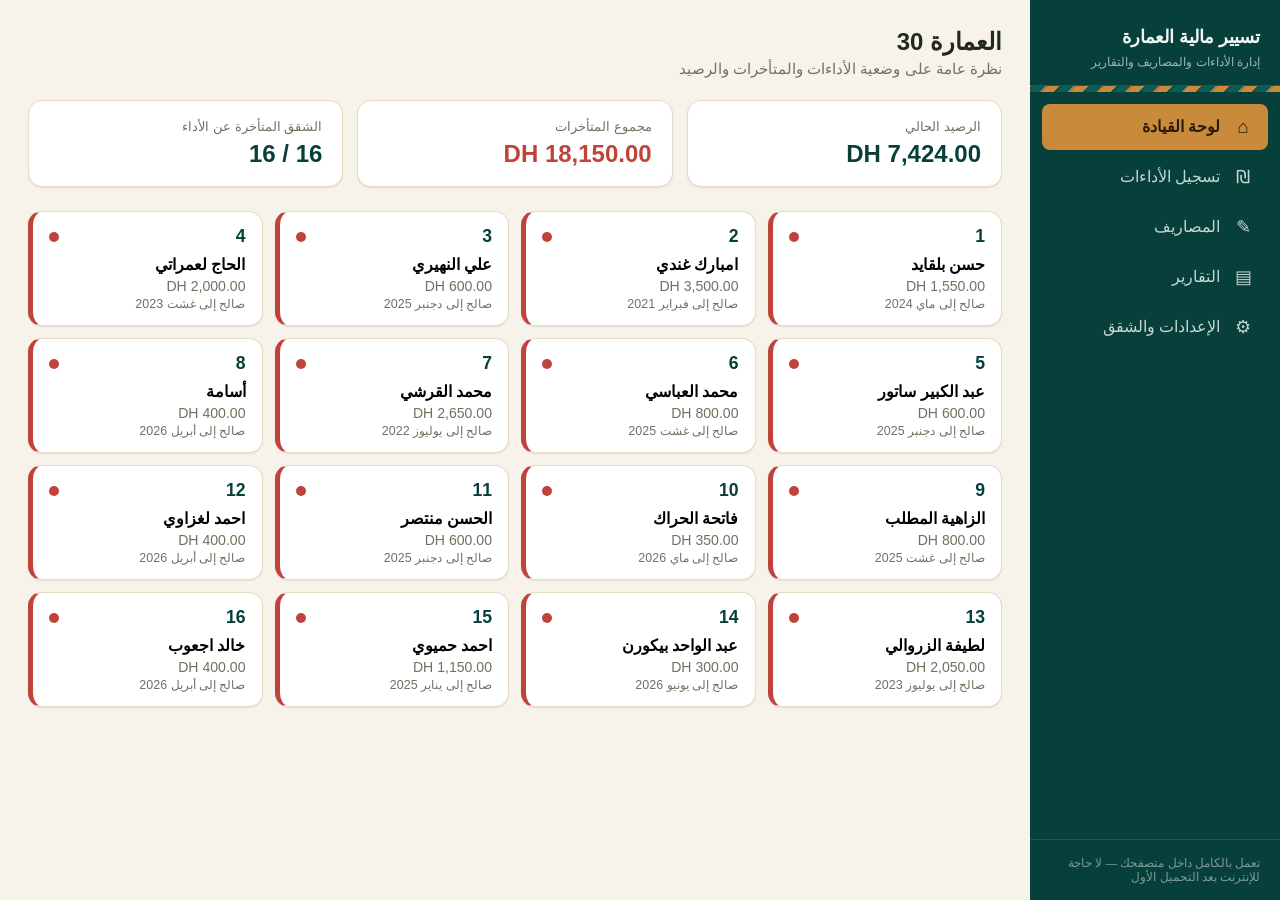
==== commit 94507411: "Add files via upload" ====
--- a/index.html
+++ b/index.html
@@ -4,7 +4,434 @@
 <meta charset="UTF-8">
 <meta name="viewport" content="width=device-width, initial-scale=1.0">
 <title>تسيير مالية العمارة</title>
-<link rel="stylesheet" href="css/style.css">
+<style>
+/* ============================================================
+   style.css — design tokens + layout + components + print
+   ============================================================ */
+
+@import url('https://fonts.googleapis.com/css2?family=Cairo:wght@500;700;800&family=Tajawal:wght@400;500;700&display=swap');
+
+:root {
+  --bg: #F7F3EA;
+  --surface: #FFFFFF;
+  --ink: #21281F;
+  --muted: #756F60;
+  --line: #E4DCC8;
+  --primary: #0B5D57;
+  --primary-dark: #073F3B;
+  --primary-tint: #E4F0EE;
+  --accent: #C98A3B;
+  --accent-tint: #F7ECDA;
+  --status-good: #2F8F5B;
+  --status-good-tint: #E5F4EC;
+  --status-warn: #D98C2B;
+  --status-warn-tint: #FBEEDD;
+  --status-bad: #C0433B;
+  --status-bad-tint: #FBE7E4;
+  --radius-sm: 8px;
+  --radius-md: 14px;
+  --radius-lg: 20px;
+  --shadow-sm: 0 1px 2px rgba(33, 40, 31, 0.06), 0 1px 1px rgba(33,40,31,0.04);
+  --shadow-md: 0 8px 24px rgba(33, 40, 31, 0.10);
+  --sidebar-w: 250px;
+}
+
+* { box-sizing: border-box; }
+
+html, body {
+  margin: 0;
+  padding: 0;
+  background: var(--bg);
+  color: var(--ink);
+  font-family: 'Tajawal', 'Segoe UI', sans-serif;
+  direction: rtl;
+}
+
+h1, h2, h3, h4, .brand-name, .kpi-value, .apt-number {
+  font-family: 'Cairo', 'Tajawal', sans-serif;
+}
+
+button, input, select, textarea { font-family: inherit; }
+
+a { color: inherit; }
+
+/* ---------------- app shell ---------------- */
+.app-shell {
+  display: flex;
+  min-height: 100vh;
+}
+
+.sidebar {
+  width: var(--sidebar-w);
+  flex-shrink: 0;
+  background: var(--primary-dark);
+  color: #EFF6F3;
+  display: flex;
+  flex-direction: column;
+  position: sticky;
+  top: 0;
+  height: 100vh;
+}
+
+.brand {
+  padding: 24px 20px 16px;
+  border-bottom: 1px solid rgba(255,255,255,0.12);
+}
+.brand-name { font-size: 1.15rem; font-weight: 800; line-height: 1.4; }
+.brand-tag { font-size: 0.78rem; color: rgba(239,246,243,0.65); margin-top: 4px; }
+
+.zellige-strip {
+  height: 6px;
+  width: 100%;
+  background: repeating-linear-gradient(
+    -45deg,
+    var(--accent) 0 8px,
+    #B8763A 8px 10px,
+    var(--primary) 10px 18px,
+    #0A544E 18px 20px
+  );
+}
+
+.nav-list {
+  list-style: none;
+  margin: 0;
+  padding: 12px;
+  display: flex;
+  flex-direction: column;
+  gap: 4px;
+  flex: 1;
+}
+
+.nav-btn {
+  display: flex;
+  align-items: center;
+  gap: 12px;
+  width: 100%;
+  padding: 12px 14px;
+  border: none;
+  background: transparent;
+  color: rgba(239,246,243,0.82);
+  font-size: 0.98rem;
+  font-weight: 500;
+  border-radius: var(--radius-sm);
+  cursor: pointer;
+  text-align: right;
+  transition: background 0.15s ease, color 0.15s ease;
+}
+.nav-btn:hover { background: rgba(255,255,255,0.08); color: #fff; }
+.nav-btn.active { background: var(--accent); color: #2A1B08; font-weight: 700; }
+.nav-icon { font-size: 1.15rem; width: 22px; text-align: center; }
+
+.sidebar-footer {
+  padding: 16px 20px;
+  font-size: 0.72rem;
+  color: rgba(239,246,243,0.5);
+  border-top: 1px solid rgba(255,255,255,0.1);
+}
+
+.sidebar-overlay {
+  display: none;
+  position: fixed;
+  inset: 0;
+  background: rgba(0,0,0,0.4);
+  z-index: 40;
+}
+
+.app-main {
+  flex: 1;
+  min-width: 0;
+  height: 100vh;
+  overflow-y: auto;
+}
+
+.topbar {
+  display: none;
+  align-items: center;
+  gap: 12px;
+  padding: 14px 16px;
+  background: var(--primary-dark);
+  color: #fff;
+  position: sticky;
+  top: 0;
+  z-index: 20;
+}
+.menu-toggle {
+  background: none;
+  border: none;
+  color: #fff;
+  font-size: 1.4rem;
+  cursor: pointer;
+  padding: 4px 8px;
+}
+.topbar-title { font-family: 'Cairo', sans-serif; font-weight: 800; font-size: 1.05rem; }
+
+.view { display: none; padding: 28px; max-width: 1180px; margin: 0 auto; }
+.view.active { display: block; }
+
+.view-header { margin-bottom: 22px; }
+.view-header h2 { font-size: 1.5rem; margin: 0 0 4px; font-weight: 800; }
+.view-header p { margin: 0; color: var(--muted); font-size: 0.94rem; }
+
+/* ---------------- cards / kpis ---------------- */
+.kpi-row {
+  display: grid;
+  grid-template-columns: repeat(3, 1fr);
+  gap: 14px;
+  margin-bottom: 24px;
+}
+.kpi-card {
+  background: var(--surface);
+  border: 1px solid var(--line);
+  border-radius: var(--radius-md);
+  padding: 18px 20px;
+  box-shadow: var(--shadow-sm);
+}
+.kpi-label { font-size: 0.82rem; color: var(--muted); margin-bottom: 6px; }
+.kpi-value { font-size: 1.5rem; font-weight: 800; color: var(--primary-dark); }
+.kpi-card.warn .kpi-value { color: var(--status-bad); }
+
+.apartment-grid {
+  display: grid;
+  grid-template-columns: repeat(4, 1fr);
+  gap: 12px;
+}
+.apt-card {
+  text-align: right;
+  background: var(--surface);
+  border: 1px solid var(--line);
+  border-radius: var(--radius-md);
+  padding: 14px 16px;
+  cursor: pointer;
+  box-shadow: var(--shadow-sm);
+  border-inline-end: 5px solid var(--status-good);
+  transition: transform 0.12s ease, box-shadow 0.12s ease;
+  font-family: inherit;
+}
+.apt-card:hover { transform: translateY(-2px); box-shadow: var(--shadow-md); }
+.apt-card.status-good { border-inline-end-color: var(--status-good); }
+.apt-card.status-warn { border-inline-end-color: var(--status-warn); }
+.apt-card.status-bad { border-inline-end-color: var(--status-bad); }
+
+.apt-card-top { display: flex; justify-content: space-between; align-items: center; }
+.apt-number { font-size: 1.1rem; font-weight: 800; color: var(--primary-dark); }
+.apt-status-dot { width: 10px; height: 10px; border-radius: 50%; background: var(--status-good); }
+.apt-card.status-warn .apt-status-dot { background: var(--status-warn); }
+.apt-card.status-bad .apt-status-dot { background: var(--status-bad); }
+.apt-name { font-weight: 700; margin: 8px 0 4px; font-size: 0.98rem; }
+.apt-meta { font-size: 0.88rem; color: var(--muted); }
+.apt-meta-sub { font-size: 0.78rem; color: var(--muted); margin-top: 2px; }
+
+/* ---------------- forms ---------------- */
+.form-card {
+  background: var(--surface);
+  border: 1px solid var(--line);
+  border-radius: var(--radius-md);
+  padding: 22px;
+  box-shadow: var(--shadow-sm);
+  margin-bottom: 20px;
+}
+.form-grid { display: grid; grid-template-columns: 1fr 1fr; gap: 14px; }
+.form-field { display: flex; flex-direction: column; gap: 6px; margin-bottom: 14px; }
+.form-field.full { grid-column: 1 / -1; }
+.form-field label { font-size: 0.88rem; font-weight: 700; color: var(--ink); }
+.form-field input, .form-field select, .form-field textarea {
+  padding: 10px 12px;
+  border: 1px solid var(--line);
+  border-radius: var(--radius-sm);
+  font-size: 0.96rem;
+  background: #FCFAF5;
+  color: var(--ink);
+}
+.form-field input:focus, .form-field select:focus, .form-field textarea:focus {
+  outline: 2px solid var(--primary);
+  outline-offset: 1px;
+  background: #fff;
+}
+.hint { color: var(--muted); font-size: 0.85rem; margin: 0; }
+.hidden { display: none !important; }
+
+.btn {
+  padding: 11px 20px;
+  border-radius: var(--radius-sm);
+  border: none;
+  font-size: 0.96rem;
+  font-weight: 700;
+  cursor: pointer;
+  font-family: inherit;
+}
+.btn-primary { background: var(--primary); color: #fff; }
+.btn-primary:hover { background: var(--primary-dark); }
+.btn-secondary { background: var(--surface); color: var(--ink); border: 1px solid var(--line); }
+.btn-secondary:hover { background: var(--accent-tint); }
+.btn-danger { background: var(--status-bad); color: #fff; }
+.btn-link { background: none; border: none; color: var(--primary); cursor: pointer; font-weight: 700; font-size: 0.86rem; padding: 4px 6px; }
+.btn-link-danger { color: var(--status-bad); }
+.row-actions { display: flex; gap: 4px; flex-wrap: wrap; align-items: center; }
+
+/* preview box on payments page */
+.preview-box {
+  background: var(--primary-tint);
+  border: 1px dashed var(--primary);
+  border-radius: var(--radius-sm);
+  padding: 14px 16px;
+  margin-bottom: 16px;
+}
+.preview-row { display: flex; justify-content: space-between; padding: 4px 0; font-size: 0.92rem; }
+.preview-row.muted { color: var(--muted); }
+
+.receipt-prompt {
+  background: var(--status-good-tint);
+  border: 1px solid var(--status-good);
+  border-radius: var(--radius-md);
+  padding: 16px;
+  display: flex;
+  justify-content: space-between;
+  align-items: center;
+  gap: 12px;
+  margin-bottom: 20px;
+  flex-wrap: wrap;
+}
+.receipt-prompt-text { font-size: 0.92rem; }
+
+/* ---------------- tables ---------------- */
+.table-wrap { overflow-x: auto; border: 1px solid var(--line); border-radius: var(--radius-md); background: var(--surface); }
+.data-table { width: 100%; border-collapse: collapse; font-size: 0.92rem; }
+.data-table th, .data-table td { padding: 10px 12px; text-align: right; border-bottom: 1px solid var(--line); }
+.data-table th { background: var(--primary-tint); color: var(--primary-dark); font-weight: 800; font-size: 0.84rem; }
+.data-table tbody tr:hover { background: #FBF9F3; }
+.empty-cell { text-align: center; color: var(--muted); padding: 22px; }
+.notes-cell { color: var(--muted); max-width: 220px; }
+
+.section-card { background: var(--surface); border: 1px solid var(--line); border-radius: var(--radius-md); padding: 20px; margin-bottom: 20px; box-shadow: var(--shadow-sm); }
+.section-card h3 { margin: 0 0 12px; font-size: 1.05rem; }
+.footer-total { text-align: left; padding: 12px; font-weight: 800; color: var(--primary-dark); }
+
+/* ---------------- modals ---------------- */
+.modal-overlay {
+  display: none;
+  position: fixed;
+  inset: 0;
+  background: rgba(20, 24, 18, 0.5);
+  z-index: 60;
+  align-items: center;
+  justify-content: center;
+  padding: 16px;
+}
+.modal-overlay.open { display: flex; }
+.modal-box {
+  background: var(--surface);
+  border-radius: var(--radius-lg);
+  max-width: 560px;
+  width: 100%;
+  max-height: 88vh;
+  overflow-y: auto;
+  padding: 24px;
+  position: relative;
+  box-shadow: var(--shadow-md);
+}
+.modal-close { position: absolute; top: 16px; left: 16px; background: none; border: none; font-size: 1.3rem; cursor: pointer; color: var(--muted); }
+.modal-head { display: flex; justify-content: space-between; align-items: flex-start; margin-bottom: 16px; gap: 10px;}
+.modal-eyebrow { font-size: 0.8rem; color: var(--muted); }
+.modal-head h3 { margin: 2px 0 0; font-size: 1.25rem; }
+.modal-stats { display: grid; grid-template-columns: repeat(3, 1fr); gap: 10px; margin-bottom: 18px; }
+.modal-stats > div { background: var(--bg); border-radius: var(--radius-sm); padding: 10px 12px; }
+.modal-stats span { display: block; font-size: 0.76rem; color: var(--muted); margin-bottom: 4px; }
+.modal-stats strong { font-size: 1rem; color: var(--primary-dark); }
+.modal-sub { font-size: 0.95rem; margin: 18px 0 8px; }
+.modal-actions { margin-top: 18px; display: flex; justify-content: flex-end; }
+
+.badge { padding: 5px 12px; border-radius: 999px; font-size: 0.78rem; font-weight: 700; white-space: nowrap; }
+.badge.status-good { background: var(--status-good-tint); color: var(--status-good); }
+.badge.status-warn { background: var(--status-warn-tint); color: var(--status-warn); }
+.badge.status-bad { background: var(--status-bad-tint); color: var(--status-bad); }
+
+.small-modal { max-width: 400px; text-align: center; }
+.modal-btn-row { display: flex; gap: 10px; justify-content: center; margin-top: 18px; }
+
+/* ---------------- toasts ---------------- */
+.toast-host { position: fixed; bottom: 20px; left: 50%; transform: translateX(-50%); z-index: 80; display: flex; flex-direction: column; gap: 8px; align-items: center; }
+.toast {
+  background: var(--ink); color: #fff; padding: 12px 18px; border-radius: var(--radius-sm);
+  font-size: 0.9rem; opacity: 0; transform: translateY(10px); transition: all 0.25s ease; box-shadow: var(--shadow-md);
+  max-width: 90vw;
+}
+.toast.show { opacity: 1; transform: translateY(0); }
+.toast-success { background: var(--status-good); }
+.toast-error { background: var(--status-bad); }
+
+/* ---------------- reports summary ---------------- */
+.report-controls { display: flex; gap: 12px; align-items: flex-end; flex-wrap: wrap; margin-bottom: 18px; }
+.report-controls .form-field { margin-bottom: 0; min-width: 260px; }
+.report-preview-frame { background: var(--surface); border: 1px solid var(--line); border-radius: var(--radius-md); padding: 20px; box-shadow: var(--shadow-sm); }
+
+.rp-table { width: 100%; border-collapse: collapse; margin-bottom: 18px; font-size: 0.9rem; }
+.rp-table th, .rp-table td { border: 1px solid var(--line); padding: 8px 10px; text-align: center; }
+.rp-table th { background: var(--primary-tint); }
+.rp-table .rp-name { text-align: right; font-weight: 700; }
+.rp-table tfoot td { font-weight: 800; background: var(--accent-tint); }
+.rp-status-bad { color: var(--status-bad); font-weight: 700; }
+.rp-status-warn { color: var(--status-warn); font-weight: 700; }
+.rp-subtitle { margin: 20px 0 10px; font-size: 1rem; }
+.rp-empty { color: var(--muted); }
+.rp-summary { display: grid; grid-template-columns: repeat(4, 1fr); gap: 10px; margin-top: 10px; }
+.rp-summary-item { background: var(--bg); border-radius: var(--radius-sm); padding: 12px; text-align: center; }
+.rp-summary-item span { display: block; font-size: 0.78rem; color: var(--muted); margin-bottom: 4px; }
+.rp-summary-item strong { font-size: 1.05rem; color: var(--primary-dark); }
+.rp-summary-item.rp-balance strong { color: var(--accent); }
+
+.pr-header { text-align: center; margin-bottom: 18px; }
+.pr-building { font-family: 'Cairo', sans-serif; font-weight: 800; font-size: 1.1rem; color: var(--primary-dark); }
+.pr-title { font-size: 1rem; margin-top: 4px; }
+
+/* ---------------- settings ---------------- */
+.settings-grid { display: grid; grid-template-columns: 1fr; gap: 20px; }
+.cell-input { width: 100%; padding: 6px 8px; border: 1px solid var(--line); border-radius: 6px; font-family: inherit; background: #FCFAF5; }
+.danger-zone { border: 1px solid var(--status-bad); background: var(--status-bad-tint); }
+.danger-zone h3 { color: var(--status-bad); }
+.backup-actions { display: flex; gap: 12px; flex-wrap: wrap; }
+.file-btn { position: relative; overflow: hidden; display: inline-block; }
+.file-btn input[type=file] { position: absolute; inset: 0; opacity: 0; cursor: pointer; }
+
+/* ---------------- print area (hidden on screen, shown when printing) ---------------- */
+#printArea { display: none; }
+
+@media print {
+  body.printing .app-shell { display: none !important; }
+  body.printing #printArea { display: block !important; }
+  .print-receipt { max-width: 380px; margin: 0 auto; font-family: 'Tajawal', sans-serif; direction: rtl; }
+  .pr-row { display: flex; justify-content: space-between; padding: 6px 0; font-size: 0.95rem; }
+  .pr-row.pr-strong { font-weight: 800; font-size: 1.05rem; }
+  .pr-footer { text-align: center; margin-top: 20px; font-size: 0.85rem; color: #555; }
+  .print-report { direction: rtl; font-family: 'Tajawal', sans-serif; }
+}
+
+/* ---------------- responsive ---------------- */
+@media (max-width: 980px) {
+  .kpi-row { grid-template-columns: 1fr; }
+  .apartment-grid { grid-template-columns: repeat(2, 1fr); }
+  .form-grid { grid-template-columns: 1fr; }
+  .modal-stats { grid-template-columns: 1fr; }
+  .rp-summary { grid-template-columns: repeat(2, 1fr); }
+}
+
+@media (max-width: 760px) {
+  .sidebar {
+    position: fixed;
+    right: 0;
+    top: 0;
+    transform: translateX(100%);
+    z-index: 50;
+    transition: transform 0.2s ease;
+  }
+  .sidebar.open { transform: translateX(0); }
+  .sidebar.open ~ .sidebar-overlay { display: block; }
+  .topbar { display: flex; }
+  .view { padding: 18px 14px; }
+  .apartment-grid { grid-template-columns: repeat(2, 1fr); gap: 10px; }
+  .report-controls { flex-direction: column; align-items: stretch; }
+}
+
+</style>
 </head>
 <body>
 
@@ -260,9 +687,1232 @@
 <!-- Hidden print area, filled at print time -->
 <div id="printArea"></div>
 
-<script src="js/data.js"></script>
-<script src="js/utils.js"></script>
-<script src="js/print-templates.js"></script>
-<script src="js/app.js"></script>
+<script>
+/* ============================================================
+   data.js — Data model, persistence, and calculation engine
+   ============================================================
+   All money math and date math for the building funds ledger
+   lives here. No DOM code in this file — keeps it testable.
+   ============================================================ */
+
+const STORAGE_KEY = 'imm30_building_data_v1';
+const MONTHLY_FEE_DEFAULT = 50;
+
+const EXPENSE_CATEGORIES = [
+  'السيدة المنظفة',
+  'فاتورة الماء والكهرباء',
+  'لوازم التنظيف',
+  'إصلاحات',
+  'الأنترفون',
+  'تنظيف الحديقة',
+  'أخرى'
+];
+
+/* ---------- month-index helpers ----------
+   We represent a month as "YYYY-MM" (string) and as an integer
+   index = year*12 + month (1-12) for arithmetic.  */
+
+function monthKeyToIndex(key) {
+  const [y, m] = key.split('-').map(Number);
+  return y * 12 + (m - 1);
+}
+
+function indexToMonthKey(idx) {
+  const y = Math.floor(idx / 12);
+  const m = (idx % 12) + 1;
+  return `${y}-${String(m).padStart(2, '0')}`;
+}
+
+function todayMonthKey() {
+  const d = new Date();
+  return `${d.getFullYear()}-${String(d.getMonth() + 1).padStart(2, '0')}`;
+}
+
+function addMonths(key, n) {
+  return indexToMonthKey(monthKeyToIndex(key) + n);
+}
+
+function monthsBetween(fromKey, toKey) {
+  return monthKeyToIndex(toKey) - monthKeyToIndex(fromKey);
+}
+
+/* ---------- id generator ---------- */
+function makeId(prefix) {
+  return `${prefix}_${Date.now().toString(36)}_${Math.random().toString(36).slice(2, 8)}`;
+}
+
+/* ---------- seed data ----------
+   Migrated from the family's real statement covering
+   Jan 2026 - Jun 2026 (report reference month = 2026-06).
+   `lastCoveredMonth` = the month up to which dues are settled
+   ("receipt valid until"). Debt is always derived from this,
+   never stored directly. */
+
+const SEED_REFERENCE_MONTH = '2026-06';
+
+const SEED_APARTMENTS = [
+  { number: 1, name: 'حسن بلقايد', lastCoveredMonth: '2024-05', periodPayment: 500 },
+  { number: 2, name: 'امبارك غندي', lastCoveredMonth: '2021-02', periodPayment: 0 },
+  { number: 3, name: 'علي النهيري', lastCoveredMonth: '2025-12', periodPayment: 0 },
+  { number: 4, name: 'الحاج لعمراتي', lastCoveredMonth: '2023-08', periodPayment: 0 },
+  { number: 5, name: 'عبد الكبير ساتور', lastCoveredMonth: '2025-12', periodPayment: 200 },
+  { number: 6, name: 'محمد العباسي', lastCoveredMonth: '2025-08', periodPayment: 0 },
+  { number: 7, name: 'محمد القرشي', lastCoveredMonth: '2022-07', periodPayment: 0 },
+  { number: 8, name: 'أسامة', lastCoveredMonth: '2026-04', periodPayment: 1100 },
+  { number: 9, name: 'الزاهية المطلب', lastCoveredMonth: '2025-08', periodPayment: 200 },
+  { number: 10, name: 'فاتحة الحراك', lastCoveredMonth: '2026-05', periodPayment: 300 },
+  { number: 11, name: 'الحسن منتصر', lastCoveredMonth: '2025-12', periodPayment: 0 },
+  { number: 12, name: 'احمد لغزاوي', lastCoveredMonth: '2026-04', periodPayment: 200 },
+  { number: 13, name: 'لطيفة الزروالي', lastCoveredMonth: '2023-07', periodPayment: 0 },
+  { number: 14, name: 'عبد الواحد بيكورن', lastCoveredMonth: '2026-06', periodPayment: 300 },
+  { number: 15, name: 'احمد حميوي', lastCoveredMonth: '2025-01', periodPayment: 200 },
+  { number: 16, name: 'خالد اجعوب', lastCoveredMonth: '2026-04', periodPayment: 800 }
+];
+
+const SEED_EXPENSES = [
+  { category: 'السيدة المنظفة', amount: 1920, date: '2026-06-01', notes: 'مصاريف الدورة يناير - يونيو 2026' },
+  { category: 'فاتورة الماء والكهرباء', amount: 300, date: '2026-06-01', notes: 'مصاريف الدورة يناير - يونيو 2026' },
+  { category: 'لوازم التنظيف', amount: 245, date: '2026-06-01', notes: 'مصاريف الدورة يناير - يونيو 2026' },
+  { category: 'إصلاحات', amount: 1700, date: '2026-06-01', notes: 'إصلاح الأنترفون' },
+  { category: 'تنظيف الحديقة', amount: 700, date: '2026-06-01', notes: 'مصاريف الدورة يناير - يونيو 2026' }
+];
+
+/* Opening balance chosen so that:
+   opening + totalSeedPayments - totalSeedExpenses = 7424 (the
+   known balance as of the June 2026 statement). */
+const SEED_TOTAL_PAYMENTS = SEED_APARTMENTS.reduce((s, a) => s + a.periodPayment, 0); // 3800
+const SEED_TOTAL_EXPENSES = SEED_EXPENSES.reduce((s, e) => s + e.amount, 0); // 4865
+const SEED_KNOWN_BALANCE = 7424;
+const SEED_OPENING_BALANCE = SEED_KNOWN_BALANCE - SEED_TOTAL_PAYMENTS + SEED_TOTAL_EXPENSES;
+
+function buildSeedData() {
+  const apartments = SEED_APARTMENTS.map(a => {
+    const monthsFromPayment = a.periodPayment > 0 ? Math.floor(a.periodPayment / MONTHLY_FEE_DEFAULT) : 0;
+    const apt = {
+      id: makeId('apt'),
+      number: a.number,
+      name: a.name,
+      // The month the apartment was covered through BEFORE the seeded
+      // payment below is replayed on top of it (kept in sync so future
+      // payment deletions still replay to the correct state).
+      openingCoveredMonth: addMonths(a.lastCoveredMonth, -monthsFromPayment),
+      lastCoveredMonth: a.lastCoveredMonth,
+      creditRemainder: 0,
+      payments: []
+    };
+    if (a.periodPayment > 0) {
+      apt.payments.push({
+        id: makeId('pay'),
+        date: `${SEED_REFERENCE_MONTH}-30`,
+        amount: a.periodPayment,
+        monthsCovered: monthsFromPayment,
+        note: 'ترحيل من كشف يناير - يونيو 2026'
+      });
+    }
+    return apt;
+  });
+
+  const expenses = SEED_EXPENSES.map(e => ({
+    id: makeId('exp'),
+    category: e.category,
+    amount: e.amount,
+    date: e.date,
+    notes: e.notes
+  }));
+
+  return {
+    meta: {
+      buildingName: 'العمارة 30',
+      monthlyFee: MONTHLY_FEE_DEFAULT,
+      currency: 'DH',
+      openingBalance: SEED_OPENING_BALANCE,
+      openingBalanceDate: '2026-01-01',
+      createdAt: new Date().toISOString(),
+      setupComplete: true
+    },
+    apartments,
+    expenses
+  };
+}
+
+/* ---------- persistence ---------- */
+
+function loadData() {
+  const raw = localStorage.getItem(STORAGE_KEY);
+  if (!raw) return null;
+  try {
+    return JSON.parse(raw);
+  } catch (e) {
+    console.error('Failed to parse stored data', e);
+    return null;
+  }
+}
+
+function saveData(data) {
+  localStorage.setItem(STORAGE_KEY, JSON.stringify(data));
+}
+
+function ensureData() {
+  let data = loadData();
+  if (!data) {
+    data = buildSeedData();
+    saveData(data);
+  }
+  return data;
+}
+
+function resetToBlank(buildingName, apartmentCount) {
+  const now = todayMonthKey();
+  const apartments = [];
+  for (let i = 1; i <= apartmentCount; i++) {
+    apartments.push({
+      id: makeId('apt'),
+      number: i,
+      name: `الشقة ${i}`,
+      openingCoveredMonth: now,
+      lastCoveredMonth: now,
+      creditRemainder: 0,
+      payments: []
+    });
+  }
+  const data = {
+    meta: {
+      buildingName: buildingName || 'العمارة',
+      monthlyFee: MONTHLY_FEE_DEFAULT,
+      currency: 'DH',
+      openingBalance: 0,
+      openingBalanceDate: `${now}-01`,
+      createdAt: new Date().toISOString(),
+      setupComplete: true
+    },
+    apartments,
+    expenses: []
+  };
+  saveData(data);
+  return data;
+}
+
+/* ---------- calculation engine ---------- */
+
+/** Debt in months for an apartment, as of a reference month (default: today). */
+function debtMonths(apt, refMonthKey, data) {
+  const ref = refMonthKey || todayMonthKey();
+  const months = monthsBetween(apt.lastCoveredMonth, ref);
+  return Math.max(0, months);
+}
+
+function debtAmount(apt, refMonthKey, data) {
+  const fee = data.meta.monthlyFee || MONTHLY_FEE_DEFAULT;
+  return debtMonths(apt, refMonthKey, data) * fee;
+}
+
+/** Status: 'good' | 'warn' | 'bad' based on months owed. */
+function apartmentStatus(apt, refMonthKey, data) {
+  const m = debtMonths(apt, refMonthKey, data);
+  if (m === 0) return 'good';
+  if (m <= 2) return 'warn';
+  return 'bad';
+}
+
+function totalPaidByApartment(apt) {
+  return apt.payments.reduce((s, p) => s + p.amount, 0);
+}
+
+/** Recomputes an apartment's lastCoveredMonth and creditRemainder by
+ *  replaying every payment, in date order, starting from its
+ *  openingCoveredMonth (the state before any recorded payment). This is
+ *  what makes deleting an arbitrary past payment safe: we don't patch
+ *  lastCoveredMonth incrementally, we rebuild it from scratch every time
+ *  the payment list changes. */
+function recomputeApartment(apt, data) {
+  const fee = data.meta.monthlyFee || MONTHLY_FEE_DEFAULT;
+  if (!apt.openingCoveredMonth) apt.openingCoveredMonth = apt.lastCoveredMonth;
+
+  const ordered = apt.payments.slice().sort((a, b) => (a.date < b.date ? -1 : a.date > b.date ? 1 : 0));
+
+  let covered = apt.openingCoveredMonth;
+  let credit = 0;
+  ordered.forEach(p => {
+    const totalAvailable = credit + p.amount;
+    const monthsCovered = Math.floor(totalAvailable / fee);
+    credit = round2(totalAvailable - monthsCovered * fee);
+    covered = addMonths(covered, monthsCovered);
+    p.monthsCovered = monthsCovered;
+  });
+
+  apt.lastCoveredMonth = covered;
+  apt.creditRemainder = credit;
+}
+
+/** Apply a payment: pays off debt first (by advancing lastCoveredMonth),
+ *  any remainder that doesn't make a full month is kept as credit and
+ *  combined with the next payment. Returns a summary of what happened. */
+function recordPayment(data, apartmentId, amount, date, note) {
+  const apt = data.apartments.find(a => a.id === apartmentId);
+  if (!apt) throw new Error('Apartment not found');
+
+  const beforeMonth = apt.lastCoveredMonth;
+  const payment = {
+    id: makeId('pay'),
+    date: date || new Date().toISOString().slice(0, 10),
+    amount: round2(amount),
+    monthsCovered: 0,
+    note: note || ''
+  };
+  apt.payments.push(payment);
+  recomputeApartment(apt, data);
+
+  return {
+    payment,
+    monthsCovered: payment.monthsCovered,
+    fromMonth: beforeMonth,
+    toMonth: apt.lastCoveredMonth,
+    remainderCredit: apt.creditRemainder
+  };
+}
+
+/** Removes a payment and rebuilds the apartment's debt state from
+ *  scratch, so deleting an old payment correctly ripples forward
+ *  through every payment recorded after it. */
+function deletePayment(data, apartmentId, paymentId) {
+  const apt = data.apartments.find(a => a.id === apartmentId);
+  if (!apt) throw new Error('Apartment not found');
+  apt.payments = apt.payments.filter(p => p.id !== paymentId);
+  recomputeApartment(apt, data);
+  return apt;
+}
+
+/** Manually set an apartment's "receipt valid until" month from Settings.
+ *  Shifts openingCoveredMonth by the same delta so that replaying the
+ *  existing payment history still lands on this corrected value — the
+ *  override survives future payment deletions instead of being lost. */
+function setLastCoveredMonth(data, apartmentId, newMonthKey) {
+  const apt = data.apartments.find(a => a.id === apartmentId);
+  if (!apt) throw new Error('Apartment not found');
+  if (!apt.openingCoveredMonth) apt.openingCoveredMonth = apt.lastCoveredMonth;
+  const delta = monthsBetween(apt.lastCoveredMonth, newMonthKey);
+  apt.openingCoveredMonth = addMonths(apt.openingCoveredMonth, delta);
+  recomputeApartment(apt, data);
+}
+
+function addExpense(data, category, amount, date, notes) {
+  const exp = {
+    id: makeId('exp'),
+    category,
+    amount: round2(amount),
+    date: date || new Date().toISOString().slice(0, 10),
+    notes: notes || ''
+  };
+  data.expenses.push(exp);
+  return exp;
+}
+
+function totalExpenses(data, fromDate, toDate) {
+  return data.expenses
+    .filter(e => inRange(e.date, fromDate, toDate))
+    .reduce((s, e) => s + e.amount, 0);
+}
+
+function totalPayments(data, fromDate, toDate) {
+  let sum = 0;
+  data.apartments.forEach(a => {
+    a.payments.forEach(p => {
+      if (inRange(p.date, fromDate, toDate)) sum += p.amount;
+    });
+  });
+  return sum;
+}
+
+function inRange(dateStr, fromDate, toDate) {
+  if (!fromDate && !toDate) return true;
+  const d = dateStr;
+  if (fromDate && d < fromDate) return false;
+  if (toDate && d > toDate) return false;
+  return true;
+}
+
+/** Current overall balance = opening balance + all payments ever - all expenses ever. */
+function currentBalance(data) {
+  const allPayments = data.apartments.reduce((s, a) => s + totalPaidByApartment(a), 0);
+  const allExpenses = data.expenses.reduce((s, e) => s + e.amount, 0);
+  return round2(data.meta.openingBalance + allPayments - allExpenses);
+}
+
+/** Balance at the end of a given period (for six-month reports), assuming
+ *  chronological entry of payments/expenses. */
+function balanceAsOf(data, throughDate) {
+  const paymentsSum = data.apartments.reduce((sum, a) => {
+    return sum + a.payments.filter(p => p.date <= throughDate).reduce((s, p) => s + p.amount, 0);
+  }, 0);
+  const expensesSum = data.expenses.filter(e => e.date <= throughDate).reduce((s, e) => s + e.amount, 0);
+  return round2(data.meta.openingBalance + paymentsSum - expensesSum);
+}
+
+function totalOutstandingDebt(data, refMonthKey) {
+  return data.apartments.reduce((s, a) => s + debtAmount(a, refMonthKey, data), 0);
+}
+
+function round2(n) {
+  return Math.round((Number(n) + Number.EPSILON) * 100) / 100;
+}
+
+/* ---------- six-month period helpers ---------- */
+
+/** Given a date (default today), returns the "natural" half-year period
+ *  it falls in: {startKey, endKey, label} using Jan-Jun / Jul-Dec. */
+function currentHalfYearPeriod(refDate) {
+  const d = refDate ? new Date(refDate) : new Date();
+  const y = d.getFullYear();
+  const half = d.getMonth() < 6 ? 1 : 2;
+  return halfYearPeriod(y, half);
+}
+
+function halfYearPeriod(year, half) {
+  if (half === 1) {
+    return { startKey: `${year}-01`, endKey: `${year}-06`, startDate: `${year}-01-01`, endDate: `${year}-06-30` };
+  }
+  return { startKey: `${year}-07`, endKey: `${year}-12`, startDate: `${year}-07-01`, endDate: `${year}-12-31` };
+}
+
+/* Export a global namespace (no bundler/module system, keep it simple for
+   GitHub Pages: plain <script> tags). */
+window.DB = {
+  STORAGE_KEY,
+  MONTHLY_FEE_DEFAULT,
+  EXPENSE_CATEGORIES,
+  monthKeyToIndex,
+  indexToMonthKey,
+  todayMonthKey,
+  addMonths,
+  monthsBetween,
+  makeId,
+  loadData,
+  saveData,
+  ensureData,
+  resetToBlank,
+  buildSeedData,
+  debtMonths,
+  debtAmount,
+  apartmentStatus,
+  totalPaidByApartment,
+  recomputeApartment,
+  recordPayment,
+  deletePayment,
+  setLastCoveredMonth,
+  addExpense,
+  totalExpenses,
+  totalPayments,
+  currentBalance,
+  balanceAsOf,
+  totalOutstandingDebt,
+  round2,
+  currentHalfYearPeriod,
+  halfYearPeriod,
+  inRange
+};
+
+
+/* ============================================================
+   utils.js — formatting helpers (Arabic month names, currency,
+   dates). Kept separate from data.js so it can change freely
+   without touching calculation logic.
+   ============================================================ */
+
+const ARABIC_MONTHS = [
+  'يناير', 'فبراير', 'مارس', 'أبريل', 'ماي', 'يونيو',
+  'يوليوز', 'غشت', 'شتنبر', 'أكتوبر', 'نونبر', 'دجنبر'
+];
+
+function formatMonthKey(key) {
+  if (!key) return '—';
+  const [y, m] = key.split('-').map(Number);
+  return `${ARABIC_MONTHS[m - 1]} ${y}`;
+}
+
+function formatDate(dateStr) {
+  if (!dateStr) return '—';
+  const [y, m, d] = dateStr.split('-').map(Number);
+  return `${d} ${ARABIC_MONTHS[m - 1]} ${y}`;
+}
+
+function formatMoney(n) {
+  const num = Number(n) || 0;
+  return num.toLocaleString('en-US', { minimumFractionDigits: 2, maximumFractionDigits: 2 });
+}
+
+function todayISO() {
+  const d = new Date();
+  return `${d.getFullYear()}-${String(d.getMonth() + 1).padStart(2, '0')}-${String(d.getDate()).padStart(2, '0')}`;
+}
+
+function statusLabel(status) {
+  return { good: 'في الوضعية', warn: 'متأخر قليلا', bad: 'متأخر بشكل كبير' }[status] || status;
+}
+
+function statusColorVar(status) {
+  return { good: 'var(--status-good)', warn: 'var(--status-warn)', bad: 'var(--status-bad)' }[status] || 'var(--muted)';
+}
+
+window.UTIL = {
+  ARABIC_MONTHS,
+  formatMonthKey,
+  formatDate,
+  formatMoney,
+  todayISO,
+  statusLabel,
+  statusColorVar
+};
+
+
+/* ============================================================
+   print-templates.js — builds the HTML markup for the printable
+   receipt and six-month report. Rendered into #printArea and
+   sent to window.print() (browser's own "Save as PDF" handles
+   the PDF export — no external PDF library needed, and it
+   renders Arabic correctly since the browser does the shaping).
+   ============================================================ */
+
+function receiptHTML(data, apt, payment) {
+  const fee = data.meta.monthlyFee;
+  const months = payment.monthsCovered;
+  return `
+    <div class="print-receipt">
+      <div class="pr-header">
+        <div class="pr-building">${escapeHTML(data.meta.buildingName)}</div>
+        <div class="pr-title">وصل أداء واجبات السكن</div>
+      </div>
+      <div class="pr-row"><span>رقم الوصل</span><span>${escapeHTML(payment.id.slice(-8))}</span></div>
+      <div class="pr-row"><span>تاريخ الأداء</span><span>${UTIL.formatDate(payment.date)}</span></div>
+      <hr/>
+      <div class="pr-row"><span>رقم الشقة</span><span>${apt.number}</span></div>
+      <div class="pr-row"><span>اسم الساكن</span><span>${escapeHTML(apt.name)}</span></div>
+      <hr/>
+      <div class="pr-row"><span>المبلغ المؤدى</span><span>${UTIL.formatMoney(payment.amount)} ${data.meta.currency}</span></div>
+      <div class="pr-row"><span>عدد الأشهر المغطاة</span><span>${months} ${months === 1 ? 'شهر' : 'أشهر'}</span></div>
+      <div class="pr-row"><span>الوجيبة الشهرية</span><span>${UTIL.formatMoney(fee)} ${data.meta.currency}</span></div>
+      <hr/>
+      <div class="pr-row pr-strong"><span>الوصل صالح إلى غاية</span><span>${UTIL.formatMonthKey(apt.lastCoveredMonth)}</span></div>
+      <div class="pr-row"><span>المتأخرات الحالية</span><span>${UTIL.formatMoney(DB.debtAmount(apt, DB.todayMonthKey(), data))} ${data.meta.currency}</span></div>
+      <div class="pr-footer">شكرا لتعاونكم في تسيير شؤون العمارة</div>
+    </div>
+  `;
+}
+
+function reportHTML(data, period) {
+  const { startDate, endDate, startKey, endKey } = period;
+  const refMonth = endKey;
+
+  const rows = data.apartments
+    .slice()
+    .sort((a, b) => a.number - b.number)
+    .map(apt => {
+      const periodPaid = apt.payments
+        .filter(p => DB.inRange(p.date, startDate, endDate))
+        .reduce((s, p) => s + p.amount, 0);
+      const debt = DB.debtAmount(apt, refMonth, data);
+      const status = DB.apartmentStatus(apt, refMonth, data);
+      return `
+        <tr>
+          <td>${apt.number}</td>
+          <td class="rp-name">${escapeHTML(apt.name)}</td>
+          <td>${periodPaid ? UTIL.formatMoney(periodPaid) : '-'}</td>
+          <td>${UTIL.formatMonthKey(apt.lastCoveredMonth)}</td>
+          <td class="rp-status rp-status-${status}">${debt ? UTIL.formatMoney(debt) : '-'}</td>
+        </tr>`;
+    }).join('');
+
+  const totalPayments = DB.totalPayments(data, startDate, endDate);
+  const totalExpenses = DB.totalExpenses(data, startDate, endDate);
+  const totalDebt = DB.totalOutstandingDebt(data, refMonth);
+  const balance = DB.balanceAsOf(data, endDate);
+
+  const periodExpenses = data.expenses.filter(e => DB.inRange(e.date, startDate, endDate));
+  const byCategory = {};
+  periodExpenses.forEach(e => { byCategory[e.category] = (byCategory[e.category] || 0) + e.amount; });
+  const expenseRows = Object.keys(byCategory).map(cat =>
+    `<tr><td class="rp-name">${escapeHTML(cat)}</td><td>${UTIL.formatMoney(byCategory[cat])}</td></tr>`
+  ).join('') || `<tr><td colspan="2" class="rp-empty">لا توجد مصاريف مسجلة في هذه الفترة</td></tr>`;
+
+  return `
+    <div class="print-report">
+      <div class="pr-header">
+        <div class="pr-building">${escapeHTML(data.meta.buildingName)}</div>
+        <div class="pr-title">كشف حساب من ${UTIL.formatMonthKey(startKey)} إلى غاية ${UTIL.formatMonthKey(endKey)}</div>
+      </div>
+
+      <table class="rp-table">
+        <thead>
+          <tr>
+            <th>رقم</th>
+            <th>الاسم</th>
+            <th>الأداء خلال الفترة</th>
+            <th>الوصل صالح إلى غاية</th>
+            <th>المتأخرات</th>
+          </tr>
+        </thead>
+        <tbody>${rows}</tbody>
+        <tfoot>
+          <tr>
+            <td colspan="2">المجموع</td>
+            <td>${UTIL.formatMoney(totalPayments)}</td>
+            <td></td>
+            <td>${UTIL.formatMoney(totalDebt)}</td>
+          </tr>
+        </tfoot>
+      </table>
+
+      <h3 class="rp-subtitle">المصاريف</h3>
+      <table class="rp-table rp-expenses">
+        <thead><tr><th>نوع المصاريف</th><th>المبلغ</th></tr></thead>
+        <tbody>${expenseRows}</tbody>
+        <tfoot><tr><td>المجموع</td><td>${UTIL.formatMoney(totalExpenses)}</td></tr></tfoot>
+      </table>
+
+      <div class="rp-summary">
+        <div class="rp-summary-item"><span>مجموع الأداءات</span><strong>${UTIL.formatMoney(totalPayments)} ${data.meta.currency}</strong></div>
+        <div class="rp-summary-item"><span>مجموع المصاريف</span><strong>${UTIL.formatMoney(totalExpenses)} ${data.meta.currency}</strong></div>
+        <div class="rp-summary-item"><span>مجموع المتأخرات</span><strong>${UTIL.formatMoney(totalDebt)} ${data.meta.currency}</strong></div>
+        <div class="rp-summary-item rp-balance"><span>الرصيد الحالي</span><strong>${UTIL.formatMoney(balance)} ${data.meta.currency}</strong></div>
+      </div>
+    </div>
+  `;
+}
+
+function escapeHTML(str) {
+  const div = document.createElement('div');
+  div.textContent = String(str);
+  return div.innerHTML;
+}
+
+function printHTML(html) {
+  const area = document.getElementById('printArea');
+  area.innerHTML = html;
+  document.body.classList.add('printing');
+  window.print();
+  setTimeout(() => document.body.classList.remove('printing'), 300);
+}
+
+window.PRINT = { receiptHTML, reportHTML, printHTML };
+
+
+/* ============================================================
+   app.js — views, rendering, and events. Talks to window.DB for
+   data/calculations, window.UTIL for formatting, window.PRINT
+   for receipt/report generation.
+   ============================================================ */
+
+let DATA = null;
+let currentView = 'dashboard';
+let lastPaymentForReceipt = null; // {aptId, paymentId}
+
+/* ---------------- boot ---------------- */
+document.addEventListener('DOMContentLoaded', () => {
+  DATA = DB.ensureData();
+  wireNav();
+  wireModals();
+  renderAll();
+  showView('dashboard');
+});
+
+function persist() {
+  DB.saveData(DATA);
+}
+
+function renderAll() {
+  renderDashboard();
+  renderPaymentsView();
+  renderExpensesView();
+  renderReportsView();
+  renderSettingsView();
+}
+
+/* ---------------- navigation ---------------- */
+function wireNav() {
+  document.querySelectorAll('[data-nav]').forEach(btn => {
+    btn.addEventListener('click', () => showView(btn.getAttribute('data-nav')));
+  });
+  document.getElementById('menuToggle').addEventListener('click', () => {
+    document.getElementById('sidebar').classList.toggle('open');
+  });
+  document.getElementById('sidebarOverlay').addEventListener('click', () => {
+    document.getElementById('sidebar').classList.remove('open');
+  });
+}
+
+function showView(name) {
+  currentView = name;
+  document.querySelectorAll('.view').forEach(v => v.classList.remove('active'));
+  document.getElementById('view-' + name).classList.add('active');
+  document.querySelectorAll('[data-nav]').forEach(b => {
+    b.classList.toggle('active', b.getAttribute('data-nav') === name);
+  });
+  document.getElementById('sidebar').classList.remove('open');
+  document.getElementById('appMain').scrollTop = 0;
+  if (name === 'dashboard') renderDashboard();
+  if (name === 'payments') renderPaymentsView();
+  if (name === 'expenses') renderExpensesView();
+  if (name === 'reports') renderReportsView();
+  if (name === 'settings') renderSettingsView();
+}
+
+/* ================================================================
+   DASHBOARD
+   ================================================================ */
+function renderDashboard() {
+  const ref = DB.todayMonthKey();
+  const balance = DB.currentBalance(DATA);
+  const totalDebt = DB.totalOutstandingDebt(DATA, ref);
+  const badCount = DATA.apartments.filter(a => DB.apartmentStatus(a, ref, DATA) !== 'good').length;
+
+  document.getElementById('kpiBalance').textContent = UTIL.formatMoney(balance) + ' ' + DATA.meta.currency;
+  document.getElementById('kpiDebt').textContent = UTIL.formatMoney(totalDebt) + ' ' + DATA.meta.currency;
+  document.getElementById('kpiLate').textContent = badCount + ' / ' + DATA.apartments.length;
+  document.getElementById('dashBuildingName').textContent = DATA.meta.buildingName;
+
+  const grid = document.getElementById('apartmentGrid');
+  grid.innerHTML = DATA.apartments
+    .slice()
+    .sort((a, b) => a.number - b.number)
+    .map(apt => {
+      const status = DB.apartmentStatus(apt, ref, DATA);
+      const debt = DB.debtAmount(apt, ref, DATA);
+      return `
+        <button class="apt-card status-${status}" data-apt-id="${apt.id}">
+          <div class="apt-card-top">
+            <span class="apt-number">${apt.number}</span>
+            <span class="apt-status-dot"></span>
+          </div>
+          <div class="apt-name">${escapeAttr(apt.name)}</div>
+          <div class="apt-meta">
+            <span>${debt > 0 ? UTIL.formatMoney(debt) + ' ' + DATA.meta.currency : 'لا متأخرات'}</span>
+          </div>
+          <div class="apt-meta-sub">صالح إلى ${UTIL.formatMonthKey(apt.lastCoveredMonth)}</div>
+        </button>`;
+    }).join('');
+
+  grid.querySelectorAll('.apt-card').forEach(card => {
+    card.addEventListener('click', () => openApartmentModal(card.getAttribute('data-apt-id')));
+  });
+}
+
+/* ================================================================
+   APARTMENT DETAIL MODAL
+   ================================================================ */
+function openApartmentModal(aptId) {
+  const apt = DATA.apartments.find(a => a.id === aptId);
+  if (!apt) return;
+  const ref = DB.todayMonthKey();
+  const debt = DB.debtAmount(apt, ref, DATA);
+  const status = DB.apartmentStatus(apt, ref, DATA);
+  const totalPaid = DB.totalPaidByApartment(apt);
+
+  const body = document.getElementById('aptModalBody');
+  body.innerHTML = `
+    <div class="modal-head">
+      <div>
+        <div class="modal-eyebrow">الشقة رقم ${apt.number}</div>
+        <h3>${escapeAttr(apt.name)}</h3>
+      </div>
+      <span class="badge status-${status}">${UTIL.statusLabel(status)}</span>
+    </div>
+    <div class="modal-stats">
+      <div><span>المتأخرات الحالية</span><strong>${UTIL.formatMoney(debt)} ${DATA.meta.currency}</strong></div>
+      <div><span>الوصل صالح إلى غاية</span><strong>${UTIL.formatMonthKey(apt.lastCoveredMonth)}</strong></div>
+      <div><span>مجموع ما تم أداؤه</span><strong>${UTIL.formatMoney(totalPaid)} ${DATA.meta.currency}</strong></div>
+    </div>
+    <h4 class="modal-sub">سجل الأداءات</h4>
+    <div class="table-wrap">
+      <table class="data-table">
+        <thead><tr><th>التاريخ</th><th>المبلغ</th><th>الأشهر</th><th></th></tr></thead>
+        <tbody>
+          ${apt.payments.slice().reverse().map(p => `
+            <tr>
+              <td>${UTIL.formatDate(p.date)}</td>
+              <td>${UTIL.formatMoney(p.amount)}</td>
+              <td>${p.monthsCovered}</td>
+              <td class="row-actions">
+                <button class="btn-link" data-print-receipt="${p.id}">طباعة الوصل</button>
+                <button class="btn-link btn-link-danger" data-del-receipt="${p.id}">حذف</button>
+              </td>
+            </tr>`).join('') || '<tr><td colspan="4" class="empty-cell">لا توجد أداءات مسجلة بعد</td></tr>'}
+        </tbody>
+      </table>
+    </div>
+    <div class="modal-actions">
+      <button class="btn btn-primary" id="modalRecordPayment">تسجيل أداء لهذه الشقة</button>
+    </div>
+  `;
+
+  body.querySelectorAll('[data-print-receipt]').forEach(btn => {
+    btn.addEventListener('click', () => {
+      const payment = apt.payments.find(p => p.id === btn.getAttribute('data-print-receipt'));
+      PRINT.printHTML(PRINT.receiptHTML(DATA, apt, payment));
+    });
+  });
+  body.querySelectorAll('[data-del-receipt]').forEach(btn => {
+    btn.addEventListener('click', () => {
+      const paymentId = btn.getAttribute('data-del-receipt');
+      closeModal('aptModal');
+      deletePaymentWithConfirm(apt.id, paymentId);
+    });
+  });
+  document.getElementById('modalRecordPayment').addEventListener('click', () => {
+    closeModal('aptModal');
+    showView('payments');
+    document.getElementById('paySelectApt').value = apt.id;
+  });
+
+  openModal('aptModal');
+}
+
+/* ================================================================
+   PAYMENTS VIEW
+   ================================================================ */
+function renderPaymentsView() {
+  const select = document.getElementById('paySelectApt');
+  const ref = DB.todayMonthKey();
+  select.innerHTML = DATA.apartments
+    .slice()
+    .sort((a, b) => a.number - b.number)
+    .map(a => {
+      const debt = DB.debtAmount(a, ref, DATA);
+      return `<option value="${a.id}">شقة ${a.number} — ${escapeAttr(a.name)}${debt ? ' (متأخرات ' + UTIL.formatMoney(debt) + ')' : ''}</option>`;
+    }).join('');
+
+  document.getElementById('payDate').value = UTIL.todayISO();
+  renderPaymentPreview();
+  renderRecentPayments();
+}
+
+function renderPaymentPreview() {
+  const aptId = document.getElementById('paySelectApt').value;
+  const amount = Number(document.getElementById('payAmount').value) || 0;
+  const box = document.getElementById('payPreview');
+  const apt = DATA.apartments.find(a => a.id === aptId);
+  if (!apt || amount <= 0) {
+    box.innerHTML = '<p class="hint">أدخل المبلغ لمعاينة أثره على وضعية الشقة</p>';
+    return;
+  }
+  const fee = DATA.meta.monthlyFee;
+  const totalAvailable = (apt.creditRemainder || 0) + amount;
+  const months = Math.floor(totalAvailable / fee);
+  const newLastCovered = DB.addMonths(apt.lastCoveredMonth, months);
+  const remainder = totalAvailable - months * fee;
+  const debtNow = DB.debtAmount(apt, DB.todayMonthKey(), DATA);
+
+  box.innerHTML = `
+    <div class="preview-row"><span>المتأخرات الحالية</span><strong>${UTIL.formatMoney(debtNow)} ${DATA.meta.currency}</strong></div>
+    <div class="preview-row"><span>عدد الأشهر التي سيغطيها هذا المبلغ</span><strong>${months}</strong></div>
+    <div class="preview-row"><span>الوصل سيصبح صالحا إلى غاية</span><strong>${UTIL.formatMonthKey(newLastCovered)}</strong></div>
+    ${remainder > 0 ? `<div class="preview-row muted"><span>رصيد متبقٍ يُرحّل للأداء القادم</span><strong>${UTIL.formatMoney(remainder)} ${DATA.meta.currency}</strong></div>` : ''}
+  `;
+}
+
+function renderRecentPayments() {
+  const all = [];
+  DATA.apartments.forEach(a => a.payments.forEach(p => all.push({ apt: a, payment: p })));
+  all.sort((x, y) => y.payment.date.localeCompare(x.payment.date));
+  const tbody = document.getElementById('recentPaymentsBody');
+  tbody.innerHTML = all.slice(0, 12).map(({ apt, payment }) => `
+    <tr>
+      <td>${UTIL.formatDate(payment.date)}</td>
+      <td>شقة ${apt.number} — ${escapeAttr(apt.name)}</td>
+      <td>${UTIL.formatMoney(payment.amount)}</td>
+      <td>${payment.monthsCovered}</td>
+      <td class="row-actions">
+        <button class="btn-link" data-print-recent="${apt.id}|${payment.id}">طباعة الوصل</button>
+        <button class="btn-link btn-link-danger" data-del-recent="${apt.id}|${payment.id}">حذف</button>
+      </td>
+    </tr>
+  `).join('') || `<tr><td colspan="5" class="empty-cell">لم يتم تسجيل أي أداء بعد</td></tr>`;
+
+  tbody.querySelectorAll('[data-print-recent]').forEach(btn => {
+    btn.addEventListener('click', () => {
+      const [aptId, payId] = btn.getAttribute('data-print-recent').split('|');
+      const apt = DATA.apartments.find(a => a.id === aptId);
+      const payment = apt.payments.find(p => p.id === payId);
+      PRINT.printHTML(PRINT.receiptHTML(DATA, apt, payment));
+    });
+  });
+
+  tbody.querySelectorAll('[data-del-recent]').forEach(btn => {
+    btn.addEventListener('click', () => {
+      const [aptId, payId] = btn.getAttribute('data-del-recent').split('|');
+      deletePaymentWithConfirm(aptId, payId);
+    });
+  });
+}
+
+/** Shared delete flow used from both the payments list and the apartment
+ *  detail modal. Warns clearly since removing an older payment can shift
+ *  "receipt valid until" for every payment recorded after it. */
+function deletePaymentWithConfirm(aptId, paymentId) {
+  const apt = DATA.apartments.find(a => a.id === aptId);
+  const payment = apt.payments.find(p => p.id === paymentId);
+  if (!apt || !payment) return;
+  const isLatest = apt.payments.slice().sort((a, b) => a.date < b.date ? -1 : a.date > b.date ? 1 : 0).at(-1).id === paymentId;
+  const msg = isLatest
+    ? `حذف أداء بمبلغ ${UTIL.formatMoney(payment.amount)} ${DATA.meta.currency} لشقة ${apt.number} — ${escapeAttr(apt.name)}؟ سيتم تحديث المتأخرات وتاريخ صلاحية الوصل تلقائيا.`
+    : `تنبيه: هذا الأداء ليس الأخير لهذه الشقة. حذفه سيُعيد احتساب تاريخ صلاحية الوصل لكل الأداءات اللاحقة له. متابعة؟`;
+  confirmDialog(msg, () => {
+    DB.deletePayment(DATA, aptId, paymentId);
+    persist();
+    toast('تم حذف الأداء وتحديث وضعية الشقة', 'success');
+    renderDashboard();
+    renderPaymentsView();
+  });
+}
+
+function wirePaymentsForm() {
+  document.getElementById('paySelectApt').addEventListener('change', renderPaymentPreview);
+  document.getElementById('payAmount').addEventListener('input', renderPaymentPreview);
+
+  document.getElementById('paymentForm').addEventListener('submit', e => {
+    e.preventDefault();
+    const aptId = document.getElementById('paySelectApt').value;
+    const amount = Number(document.getElementById('payAmount').value);
+    const date = document.getElementById('payDate').value || UTIL.todayISO();
+    const note = document.getElementById('payNote').value.trim();
+    if (!aptId || !amount || amount <= 0) {
+      toast('الرجاء اختيار الشقة وإدخال مبلغ صحيح', 'error');
+      return;
+    }
+    const result = DB.recordPayment(DATA, aptId, amount, date, note);
+    persist();
+    const apt = DATA.apartments.find(a => a.id === aptId);
+    lastPaymentForReceipt = { aptId, paymentId: result.payment.id };
+
+    toast(`تم تسجيل الأداء. الوصل صالح الآن إلى غاية ${UTIL.formatMonthKey(result.toMonth)}`, 'success');
+    document.getElementById('paymentForm').reset();
+    document.getElementById('payDate').value = UTIL.todayISO();
+
+    showReceiptPrompt(apt, result.payment);
+
+    renderDashboard();
+    renderPaymentsView();
+  });
+}
+
+function showReceiptPrompt(apt, payment) {
+  const box = document.getElementById('receiptPrompt');
+  box.classList.remove('hidden');
+  box.innerHTML = `
+    <div class="receipt-prompt-text">
+      تم تسجيل أداء بمبلغ ${UTIL.formatMoney(payment.amount)} ${DATA.meta.currency} لفائدة شقة ${apt.number} — ${escapeAttr(apt.name)}.
+    </div>
+    <button class="btn btn-primary" id="printLastReceipt">طباعة / حفظ الوصل PDF</button>
+  `;
+  document.getElementById('printLastReceipt').addEventListener('click', () => {
+    PRINT.printHTML(PRINT.receiptHTML(DATA, apt, payment));
+  });
+}
+
+/* ================================================================
+   EXPENSES VIEW
+   ================================================================ */
+function renderExpensesView() {
+  const catSelect = document.getElementById('expCategory');
+  catSelect.innerHTML = DB.EXPENSE_CATEGORIES.map(c => `<option value="${c}">${c}</option>`).join('');
+  document.getElementById('expDate').value = UTIL.todayISO();
+  renderExpensesTable();
+}
+
+function renderExpensesTable() {
+  const tbody = document.getElementById('expensesBody');
+  const sorted = DATA.expenses.slice().sort((a, b) => b.date.localeCompare(a.date));
+  tbody.innerHTML = sorted.map(e => `
+    <tr>
+      <td>${UTIL.formatDate(e.date)}</td>
+      <td>${escapeAttr(e.category)}</td>
+      <td>${UTIL.formatMoney(e.amount)}</td>
+      <td class="notes-cell">${escapeAttr(e.notes || '—')}</td>
+      <td><button class="btn-link btn-link-danger" data-del-exp="${e.id}">حذف</button></td>
+    </tr>
+  `).join('') || `<tr><td colspan="5" class="empty-cell">لا توجد مصاريف مسجلة</td></tr>`;
+
+  const total = DATA.expenses.reduce((s, e) => s + e.amount, 0);
+  document.getElementById('expensesTotal').textContent = UTIL.formatMoney(total) + ' ' + DATA.meta.currency;
+
+  tbody.querySelectorAll('[data-del-exp]').forEach(btn => {
+    btn.addEventListener('click', () => {
+      const id = btn.getAttribute('data-del-exp');
+      confirmDialog('حذف هذا المصروف؟', () => {
+        DATA.expenses = DATA.expenses.filter(e => e.id !== id);
+        persist();
+        renderExpensesTable();
+        renderDashboard();
+      });
+    });
+  });
+}
+
+function wireExpensesForm() {
+  document.getElementById('expCategory').addEventListener('change', () => {
+    const isOther = document.getElementById('expCategory').value === 'أخرى';
+    document.getElementById('expOtherWrap').classList.toggle('hidden', !isOther);
+  });
+
+  document.getElementById('expenseForm').addEventListener('submit', e => {
+    e.preventDefault();
+    let category = document.getElementById('expCategory').value;
+    if (category === 'أخرى') {
+      const custom = document.getElementById('expOther').value.trim();
+      if (custom) category = custom;
+    }
+    const amount = Number(document.getElementById('expAmount').value);
+    const date = document.getElementById('expDate').value || UTIL.todayISO();
+    const notes = document.getElementById('expNotes').value.trim();
+    if (!amount || amount <= 0) {
+      toast('الرجاء إدخال مبلغ صحيح', 'error');
+      return;
+    }
+    DB.addExpense(DATA, category, amount, date, notes);
+    persist();
+    toast('تم تسجيل المصروف', 'success');
+    document.getElementById('expenseForm').reset();
+    document.getElementById('expDate').value = UTIL.todayISO();
+    document.getElementById('expOtherWrap').classList.add('hidden');
+    renderExpensesTable();
+    renderDashboard();
+  });
+}
+
+/* ================================================================
+   REPORTS VIEW
+   ================================================================ */
+function renderReportsView() {
+  const select = document.getElementById('reportPeriod');
+  const periods = generatePeriodOptions();
+  select.innerHTML = periods.map(p =>
+    `<option value="${p.startKey}|${p.endKey}">${UTIL.formatMonthKey(p.startKey)} — ${UTIL.formatMonthKey(p.endKey)}</option>`
+  ).join('');
+  renderReportPreview();
+}
+
+function generatePeriodOptions() {
+  const now = new Date();
+  const currentYear = now.getFullYear();
+  const opts = [];
+  for (let y = currentYear + 1; y >= currentYear - 3; y--) {
+    opts.push(DB.halfYearPeriod(y, 2));
+    opts.push(DB.halfYearPeriod(y, 1));
+  }
+  return opts;
+}
+
+function wireReportsForm() {
+  document.getElementById('reportPeriod').addEventListener('change', renderReportPreview);
+  document.getElementById('reportPrint').addEventListener('click', () => {
+    const period = getSelectedPeriod();
+    PRINT.printHTML(PRINT.reportHTML(DATA, period));
+  });
+}
+
+function getSelectedPeriod() {
+  const [startKey, endKey] = document.getElementById('reportPeriod').value.split('|');
+  const [sy, sm] = startKey.split('-');
+  const [ey, em] = endKey.split('-');
+  const lastDay = new Date(Number(ey), Number(em), 0).getDate();
+  return {
+    startKey, endKey,
+    startDate: `${sy}-${sm}-01`,
+    endDate: `${ey}-${em}-${String(lastDay).padStart(2, '0')}`
+  };
+}
+
+function renderReportPreview() {
+  const period = getSelectedPeriod();
+  document.getElementById('reportPreviewArea').innerHTML = PRINT.reportHTML(DATA, period);
+}
+
+/* ================================================================
+   SETTINGS VIEW (building info, apartments, backup)
+   ================================================================ */
+function renderSettingsView() {
+  document.getElementById('setBuildingName').value = DATA.meta.buildingName;
+  document.getElementById('setMonthlyFee').value = DATA.meta.monthlyFee;
+  renderApartmentsSettingsTable();
+}
+
+function renderApartmentsSettingsTable() {
+  const tbody = document.getElementById('aptSettingsBody');
+  const ref = DB.todayMonthKey();
+  tbody.innerHTML = DATA.apartments
+    .slice()
+    .sort((a, b) => a.number - b.number)
+    .map(apt => `
+      <tr>
+        <td><input type="number" class="cell-input" data-apt-number="${apt.id}" value="${apt.number}" min="1"></td>
+        <td><input type="text" class="cell-input" data-apt-name="${apt.id}" value="${escapeAttr(apt.name)}"></td>
+        <td><input type="month" class="cell-input" data-apt-covered="${apt.id}" value="${apt.lastCoveredMonth}"></td>
+        <td>${UTIL.formatMoney(DB.debtAmount(apt, ref, DATA))}</td>
+        <td><button class="btn-link btn-link-danger" data-del-apt="${apt.id}">حذف</button></td>
+      </tr>
+    `).join('');
+
+  tbody.querySelectorAll('[data-apt-name]').forEach(inp => {
+    inp.addEventListener('change', () => {
+      const apt = DATA.apartments.find(a => a.id === inp.getAttribute('data-apt-name'));
+      apt.name = inp.value.trim() || apt.name;
+      persist();
+      renderDashboard();
+    });
+  });
+  tbody.querySelectorAll('[data-apt-number]').forEach(inp => {
+    inp.addEventListener('change', () => {
+      const apt = DATA.apartments.find(a => a.id === inp.getAttribute('data-apt-number'));
+      const n = Number(inp.value);
+      if (n > 0) { apt.number = n; persist(); renderDashboard(); }
+    });
+  });
+  tbody.querySelectorAll('[data-apt-covered]').forEach(inp => {
+    inp.addEventListener('change', () => {
+      const aptId = inp.getAttribute('data-apt-covered');
+      if (inp.value) {
+        DB.setLastCoveredMonth(DATA, aptId, inp.value);
+        persist();
+        renderApartmentsSettingsTable();
+        renderDashboard();
+        toast('تم تحديث تاريخ صلاحية الوصل', 'success');
+      }
+    });
+  });
+  tbody.querySelectorAll('[data-del-apt]').forEach(btn => {
+    btn.addEventListener('click', () => {
+      const id = btn.getAttribute('data-del-apt');
+      confirmDialog('حذف هذه الشقة نهائيا؟ سيتم فقدان سجل أداءاتها.', () => {
+        DATA.apartments = DATA.apartments.filter(a => a.id !== id);
+        persist();
+        renderApartmentsSettingsTable();
+        renderDashboard();
+      });
+    });
+  });
+}
+
+function wireSettingsForm() {
+  document.getElementById('buildingInfoForm').addEventListener('submit', e => {
+    e.preventDefault();
+    DATA.meta.buildingName = document.getElementById('setBuildingName').value.trim() || DATA.meta.buildingName;
+    const fee = Number(document.getElementById('setMonthlyFee').value);
+    if (fee > 0) DATA.meta.monthlyFee = fee;
+    persist();
+    toast('تم حفظ الإعدادات', 'success');
+    renderDashboard();
+  });
+
+  document.getElementById('addAptBtn').addEventListener('click', () => {
+    const nextNumber = Math.max(0, ...DATA.apartments.map(a => a.number)) + 1;
+    DATA.apartments.push({
+      id: DB.makeId('apt'),
+      number: nextNumber,
+      name: `الشقة ${nextNumber}`,
+      openingCoveredMonth: DB.todayMonthKey(),
+      lastCoveredMonth: DB.todayMonthKey(),
+      creditRemainder: 0,
+      payments: []
+    });
+    persist();
+    renderApartmentsSettingsTable();
+    renderDashboard();
+  });
+
+  document.getElementById('exportBtn').addEventListener('click', () => {
+    const blob = new Blob([JSON.stringify(DATA, null, 2)], { type: 'application/json' });
+    const url = URL.createObjectURL(blob);
+    const a = document.createElement('a');
+    const stamp = UTIL.todayISO();
+    a.href = url;
+    a.download = `نسخة-احتياطية-${stamp}.json`;
+    a.click();
+    URL.revokeObjectURL(url);
+  });
+
+  document.getElementById('importInput').addEventListener('change', e => {
+    const file = e.target.files[0];
+    if (!file) return;
+    const reader = new FileReader();
+    reader.onload = () => {
+      try {
+        const parsed = JSON.parse(reader.result);
+        if (!parsed.apartments || !parsed.meta) throw new Error('bad shape');
+        confirmDialog('سيتم استبدال جميع البيانات الحالية بالبيانات المستوردة. متابعة؟', () => {
+          DATA = parsed;
+          persist();
+          renderAll();
+          toast('تم استيراد البيانات بنجاح', 'success');
+          showView('dashboard');
+        });
+      } catch (err) {
+        toast('الملف غير صالح', 'error');
+      }
+    };
+    reader.readAsText(file);
+    e.target.value = '';
+  });
+
+  document.getElementById('resetBtn').addEventListener('click', () => {
+    confirmDialog('سيتم حذف جميع البيانات نهائيا. هل أنت متأكد؟', () => {
+      confirmDialog('تأكيد أخير: لا يمكن التراجع عن هذا الإجراء. متابعة؟', () => {
+        DATA = DB.resetToBlank(DATA.meta.buildingName, 16);
+        renderAll();
+        toast('تم إعادة تعيين البيانات', 'success');
+        showView('settings');
+      });
+    });
+  });
+}
+
+/* ================================================================
+   MODALS / TOASTS / CONFIRM
+   ================================================================ */
+function wireModals() {
+  document.querySelectorAll('[data-close-modal]').forEach(btn => {
+    btn.addEventListener('click', () => closeModal(btn.getAttribute('data-close-modal')));
+  });
+  wirePaymentsForm();
+  wireExpensesForm();
+  wireReportsForm();
+  wireSettingsForm();
+}
+
+function openModal(id) {
+  document.getElementById(id).classList.add('open');
+}
+function closeModal(id) {
+  document.getElementById(id).classList.remove('open');
+}
+
+let confirmCallback = null;
+function confirmDialog(message, onConfirm) {
+  document.getElementById('confirmMessage').textContent = message;
+  confirmCallback = onConfirm;
+  openModal('confirmModal');
+}
+document.addEventListener('DOMContentLoaded', () => {
+  document.getElementById('confirmYes').addEventListener('click', () => {
+    closeModal('confirmModal');
+    if (confirmCallback) confirmCallback();
+    confirmCallback = null;
+  });
+});
+
+function toast(message, type) {
+  const el = document.createElement('div');
+  el.className = `toast toast-${type || 'info'}`;
+  el.textContent = message;
+  document.getElementById('toastHost').appendChild(el);
+  requestAnimationFrame(() => el.classList.add('show'));
+  setTimeout(() => {
+    el.classList.remove('show');
+    setTimeout(() => el.remove(), 300);
+  }, 3800);
+}
+
+function escapeAttr(str) {
+  return String(str).replace(/&/g, '&amp;').replace(/</g, '&lt;').replace(/>/g, '&gt;').replace(/"/g, '&quot;');
+}
+
+</script>
 </body>
 </html>
